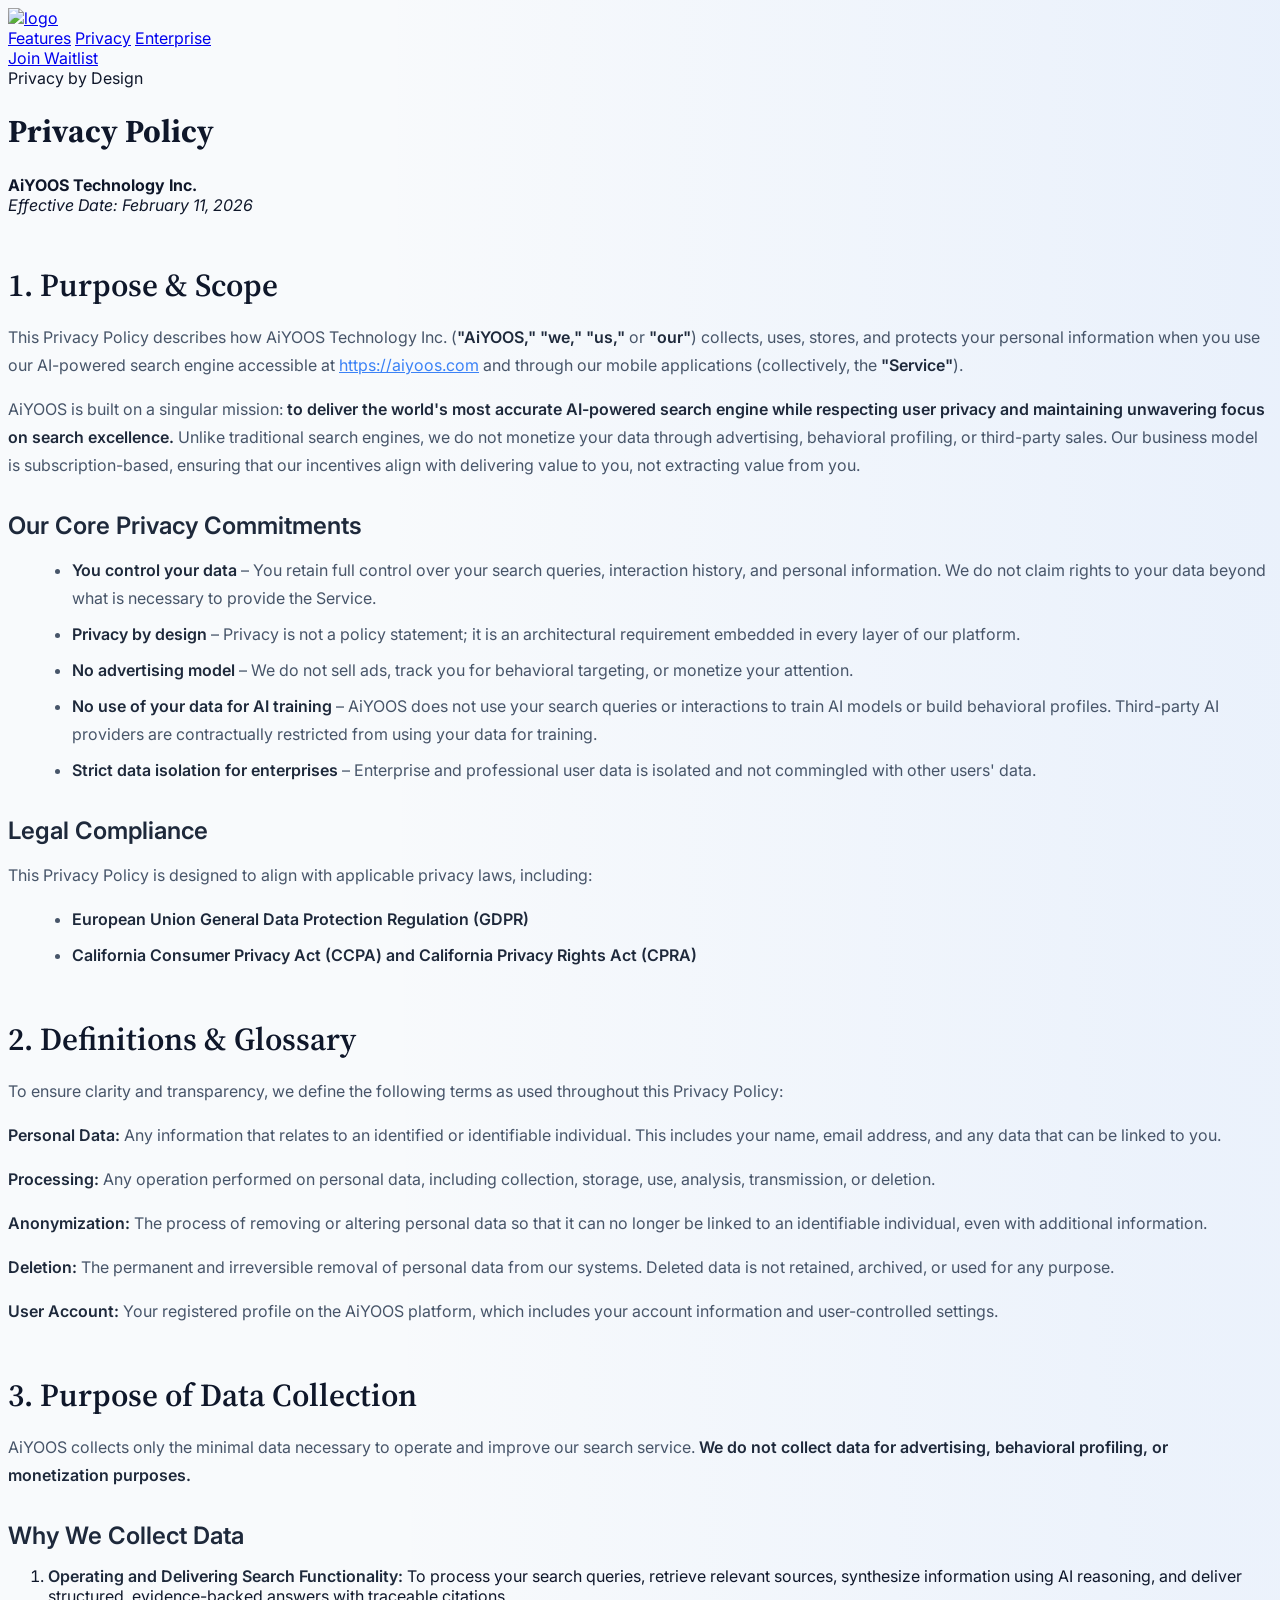
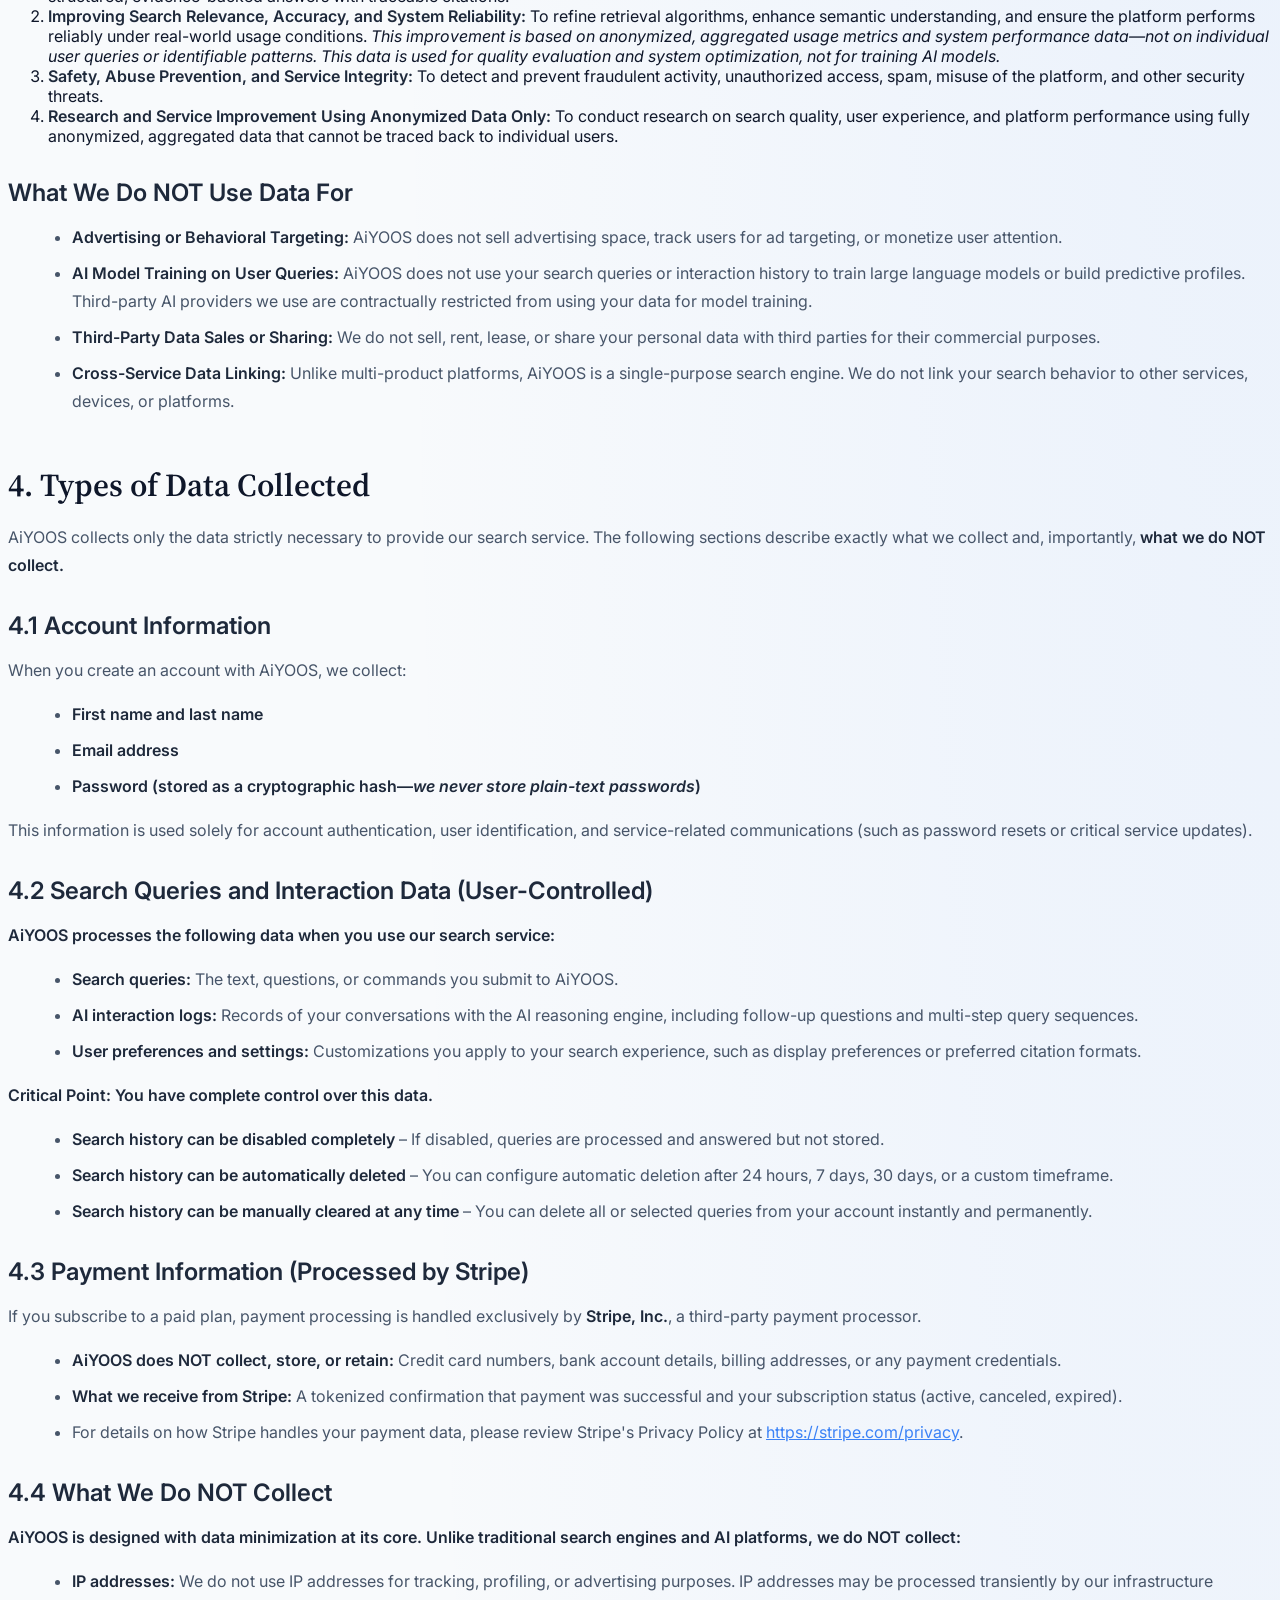
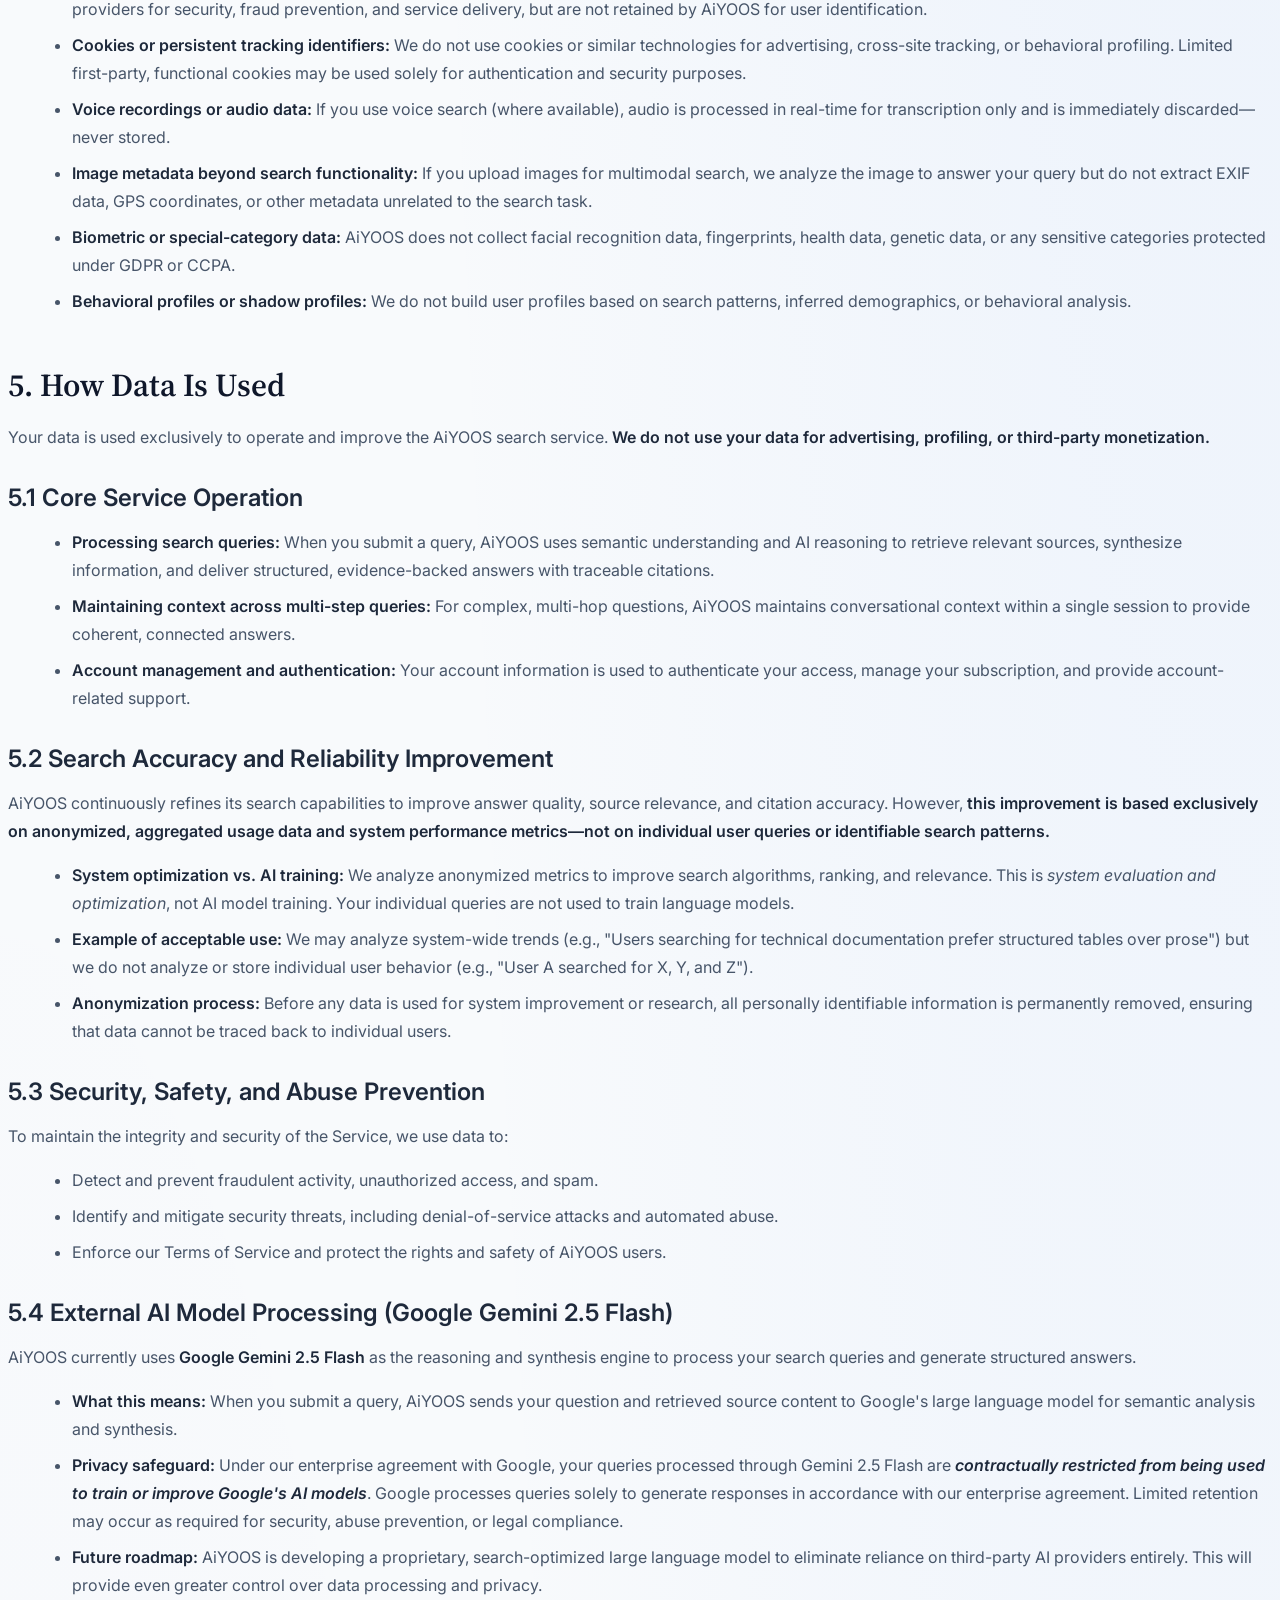
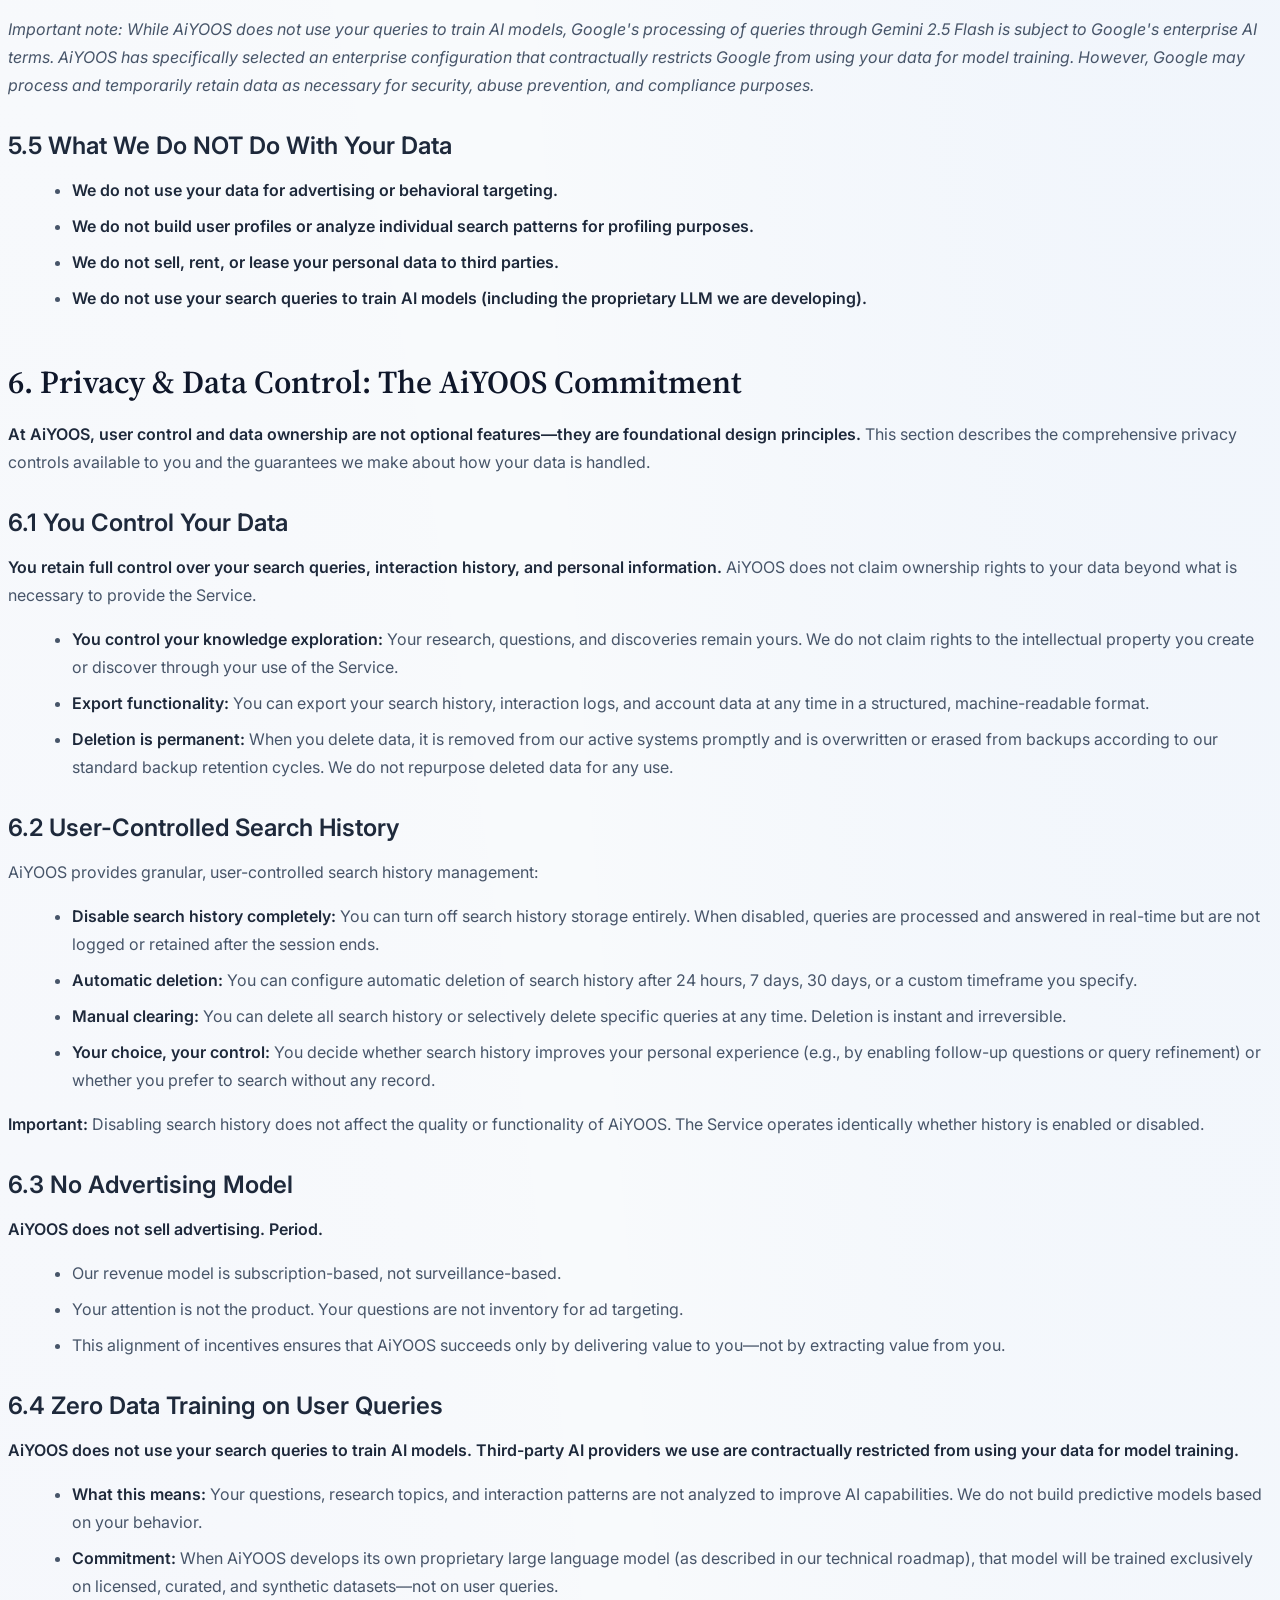
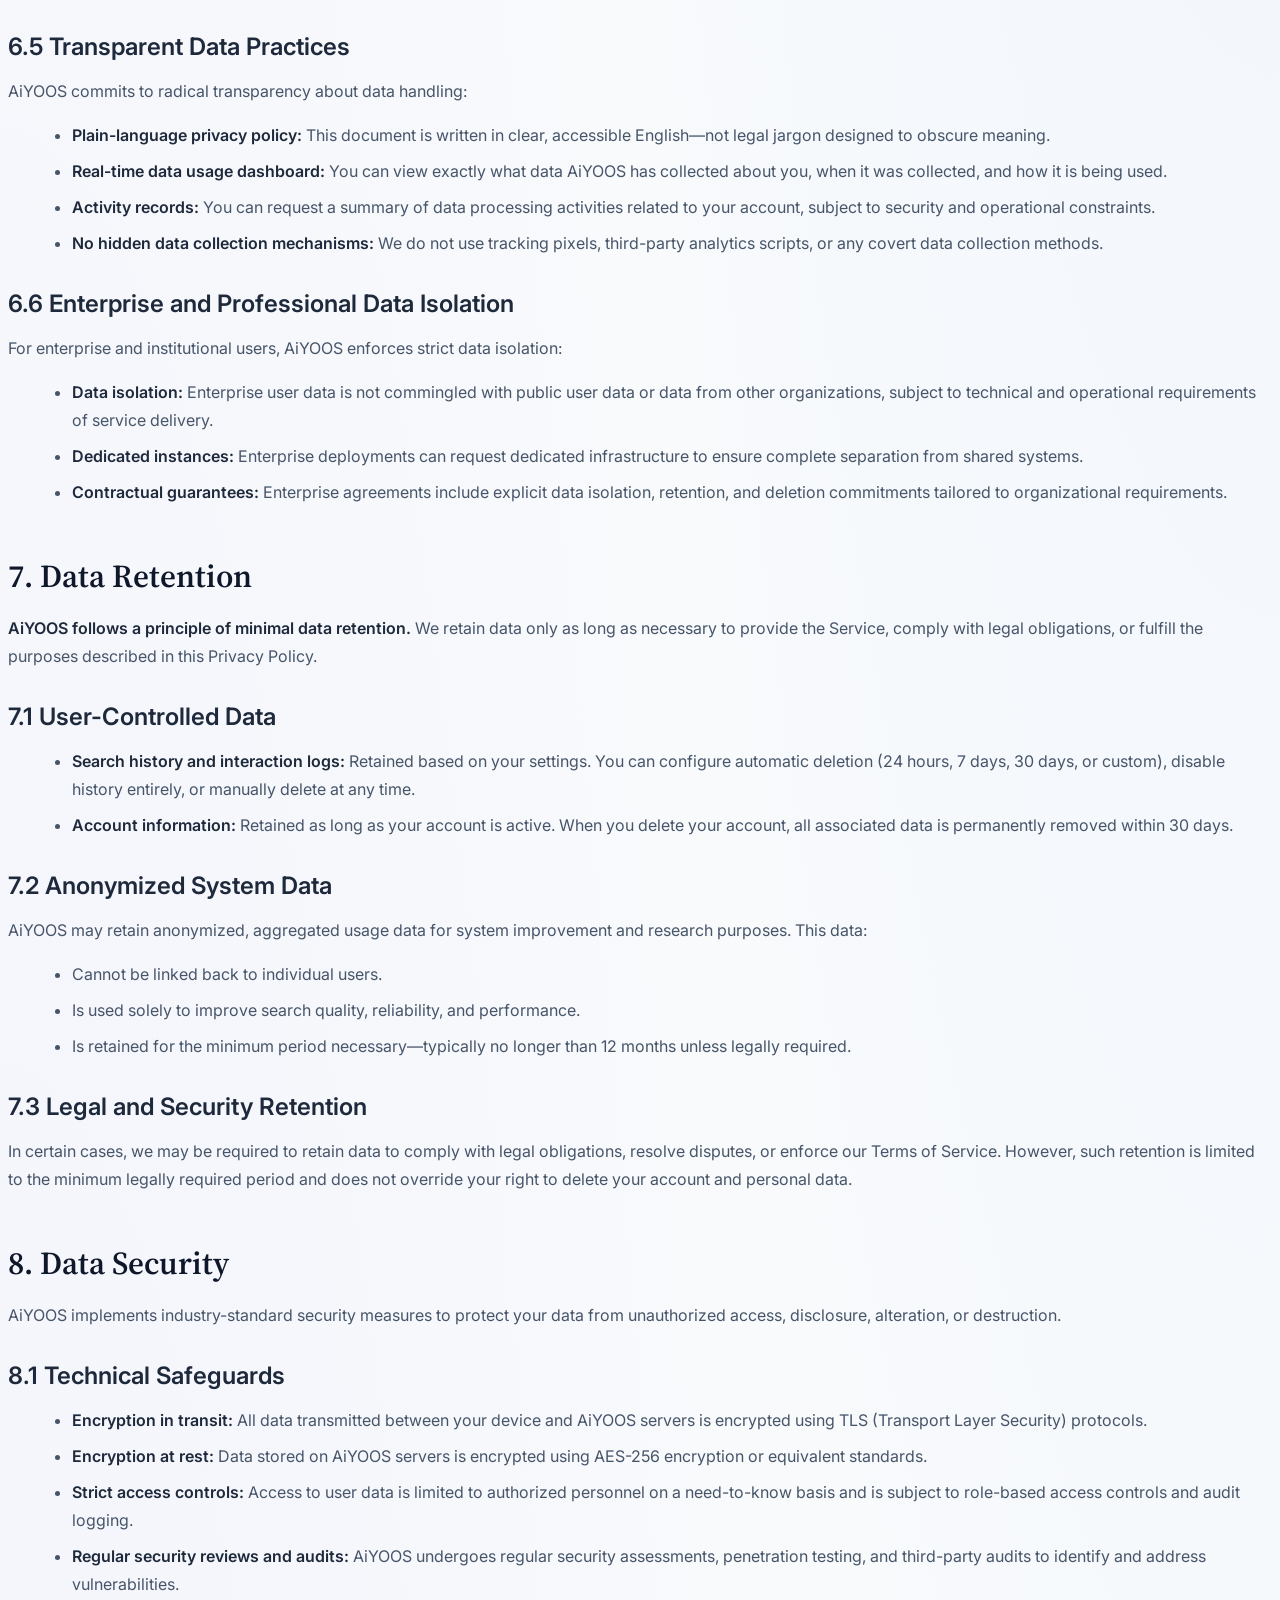
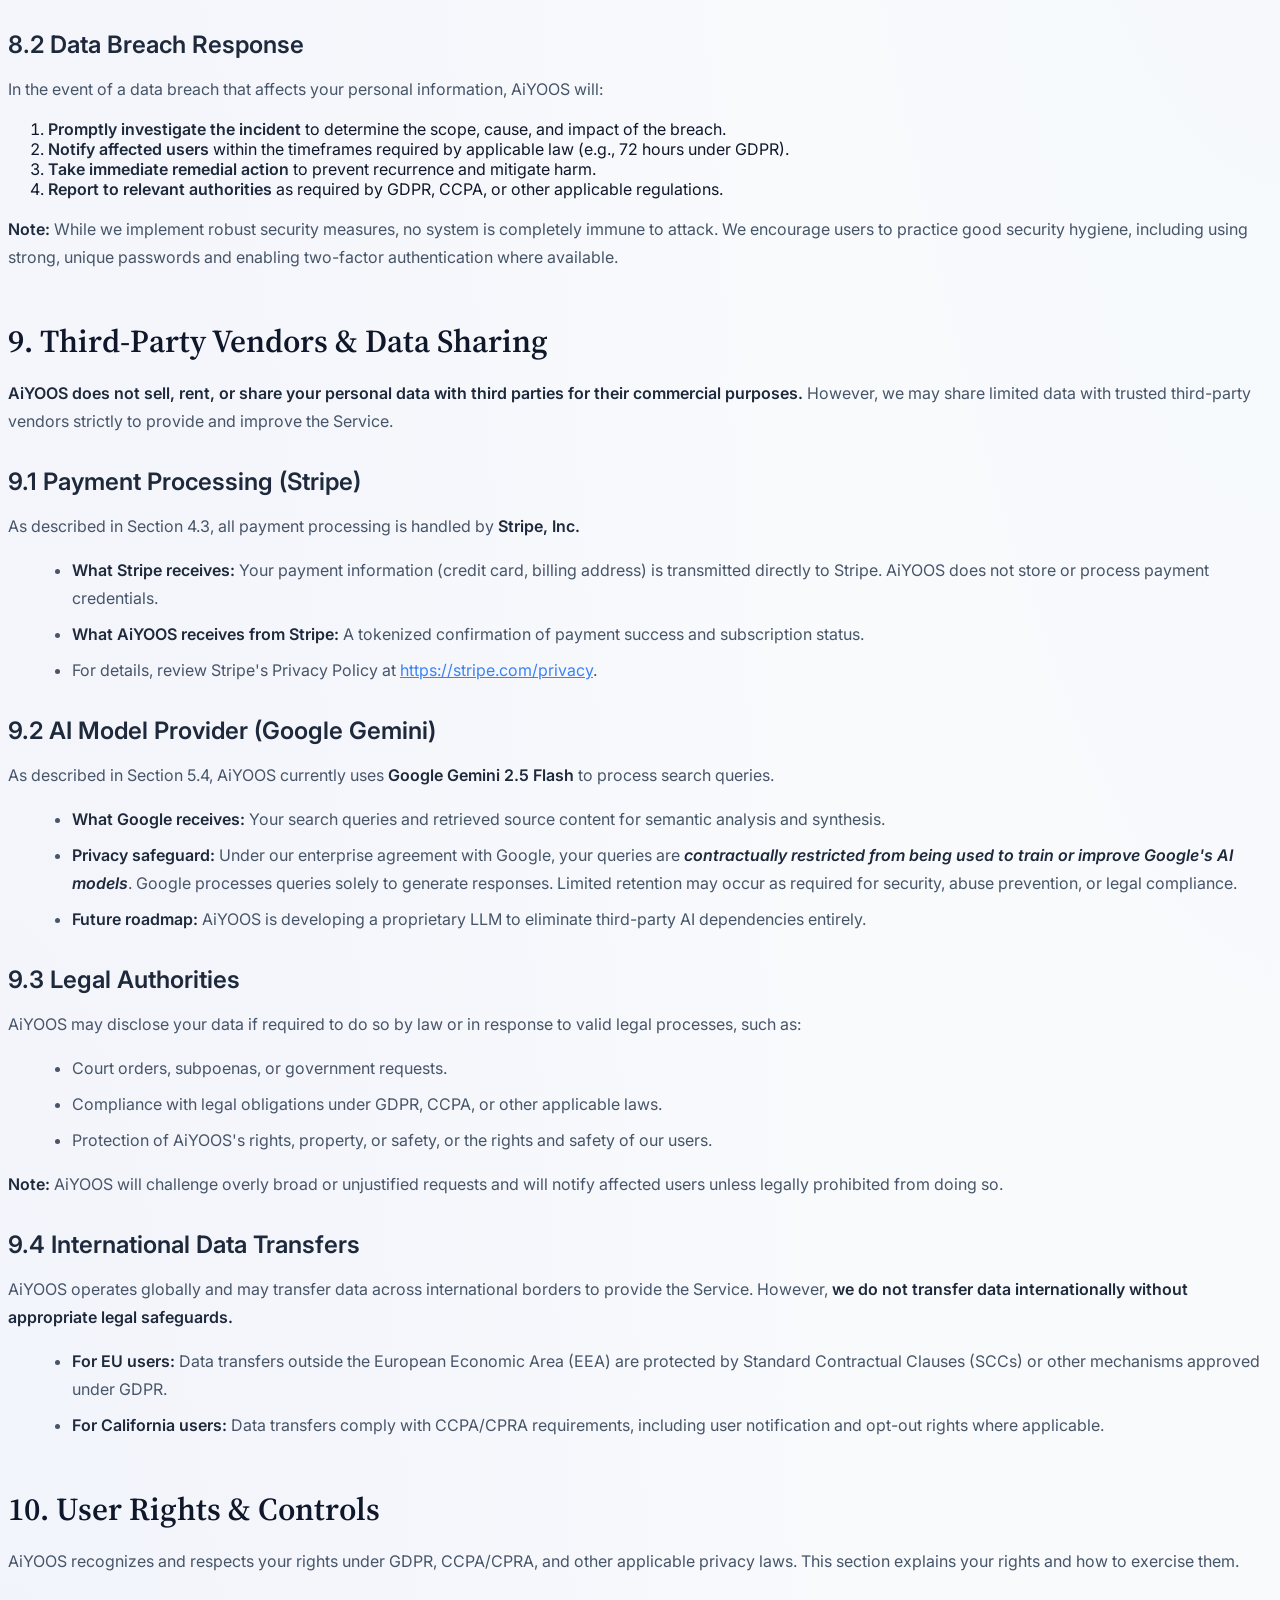
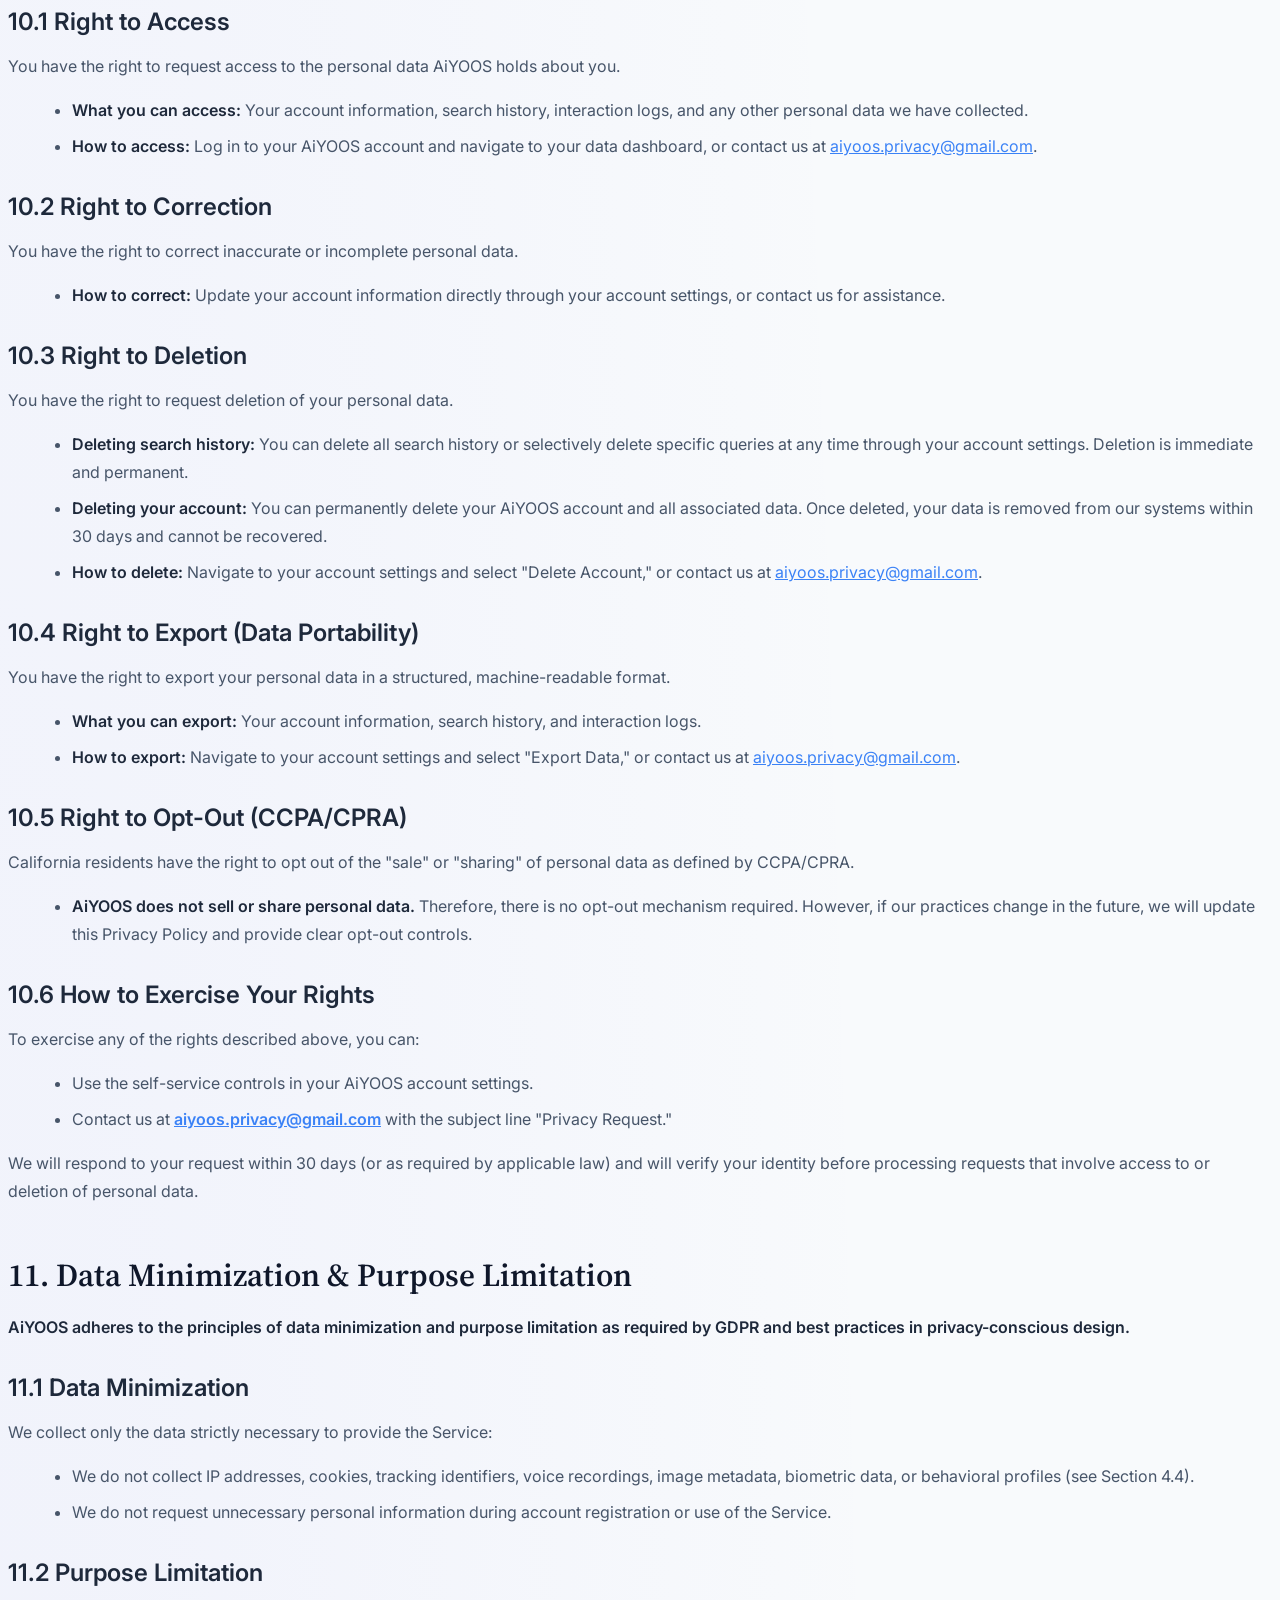
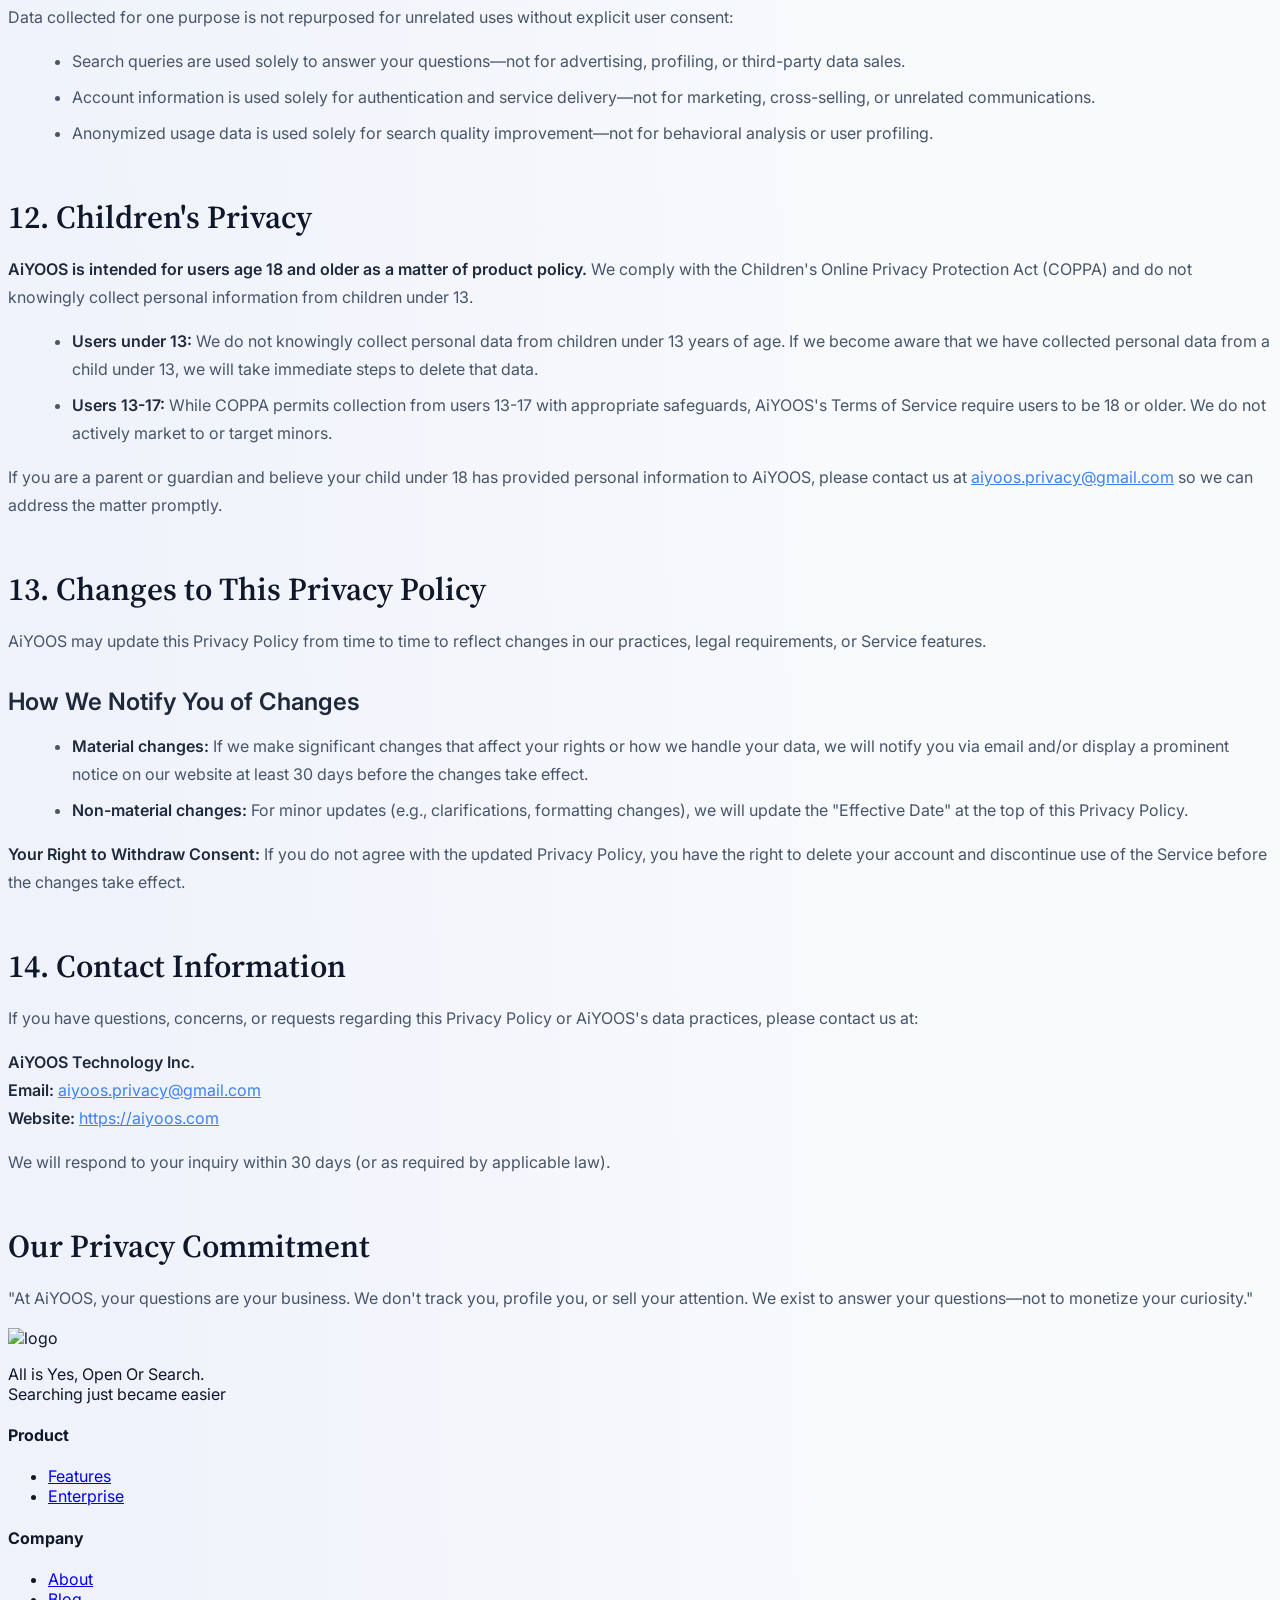
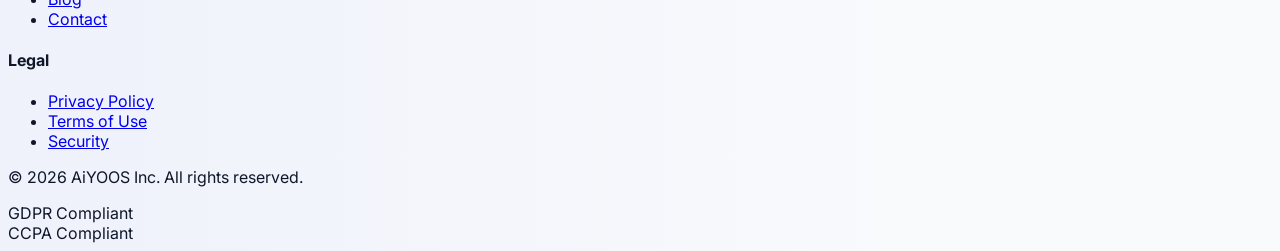
==== privacy/index.html @ 28da2761 "feat: refine footer/nav links and add security-compliance page   Details:   - Remove API, Compliance" ====
<!DOCTYPE html>
<html lang="en">
<head>
    <meta charset="UTF-8">
    <link rel="icon" type="image/png" href="../favicon.png" />
    <meta name="viewport" content="width=device-width, initial-scale=1.0">
    <title>Privacy Policy - AiYOOS</title>
    <script src="https://cdn.tailwindcss.com"></script>
    <script src="https://code.iconify.design/iconify-icon/1.0.7/iconify-icon.min.js"></script>
    <link rel="preconnect" href="https://fonts.googleapis.com">
    <link rel="preconnect" href="https://fonts.gstatic.com" crossorigin="">
    <link href="https://fonts.googleapis.com/css2?family=Inter:wght@300;400;500;600;700&family=Source+Serif+4:opsz,wght@8..60,400;8..60,500;8..60,600&display=swap" rel="stylesheet">
    <style>
        :root {
            --font-serif: 'Source Serif 4', serif;
            --font-sans: 'Inter', sans-serif;
        }
        body {
            font-family: var(--font-sans);
            background-color: #F8FAFC;
            color: #0F172A;
        }
        .font-serif-display {
            font-family: var(--font-serif);
        }
        /* Custom Scrollbar */
        .custom-scroll::-webkit-scrollbar {
            width: 4px;
        }
        .custom-scroll::-webkit-scrollbar-track {
            background: transparent;
        }
        .custom-scroll::-webkit-scrollbar-thumb {
            background: #CBD5E1;
            border-radius: 2px;
        }
        /* Custom Selection */
        ::selection {
            background: #DBEAFE;
            color: #1E3A8A;
        }
        /* Mesh background */
        .mesh-bg {
            background-image:
                radial-gradient(at 100% 0%, rgba(59, 130, 246, 0.08) 0px, transparent 50%),
                radial-gradient(at 0% 100%, rgba(99, 102, 241, 0.06) 0px, transparent 50%);
        }
        /* Privacy content styles */
        .privacy-content h2 {
            font-family: var(--font-serif);
            font-size: 2rem;
            font-weight: 600;
            margin-top: 3rem;
            margin-bottom: 1rem;
            color: #0F172A;
        }
        .privacy-content h3 {
            font-size: 1.5rem;
            font-weight: 600;
            margin-top: 2rem;
            margin-bottom: 0.75rem;
            color: #1E293B;
        }
        .privacy-content h4 {
            font-size: 1.125rem;
            font-weight: 600;
            margin-top: 1.5rem;
            margin-bottom: 0.5rem;
            color: #334155;
        }
        .privacy-content p {
            margin-bottom: 1rem;
            line-height: 1.75;
            color: #475569;
        }
        .privacy-content ul {
            margin-left: 1.5rem;
            margin-bottom: 1rem;
            list-style-type: disc;
        }
        .privacy-content ul li {
            margin-bottom: 0.5rem;
            line-height: 1.75;
            color: #475569;
        }
        .privacy-content strong {
            color: #1E293B;
            font-weight: 600;
        }
        .privacy-content a {
            color: #3B82F6;
            text-decoration: underline;
        }
        .privacy-content a:hover {
            color: #2563EB;
        }
    </style>
</head>
<body class="antialiased min-h-screen flex flex-col mesh-bg overflow-x-hidden">

    <!-- Navigation -->
    <nav class="w-full border-b border-slate-200/60 bg-white/70 backdrop-blur-md fixed top-0 z-50">
        <div class="max-w-7xl mx-auto px-6 h-16 flex items-center justify-between">
            <div class="flex items-center gap-2">
                <a href="/">
                    <img src="../logo_light.png" width="96" height="32" alt="logo" />
                </a>
            </div>

            <div class="hidden md:flex items-center gap-8 text-sm text-slate-600 font-medium">
                <a href="/#features" class="hover:text-blue-600 transition-colors">Features</a>
                <a href="/#privacy" class="hover:text-blue-600 transition-colors">Privacy</a>
                <a href="/#enterprise" class="hover:text-blue-600 transition-colors">Enterprise</a>
            </div>

            <div class="flex items-center gap-4">
                <a href="/#waitlist" class="text-sm font-medium bg-blue-600 text-white px-4 py-2 rounded-lg hover:bg-blue-700 transition-all shadow-sm">
                    Join Waitlist
                </a>
            </div>
        </div>
    </nav>

    <!-- Main Content -->
    <main class="flex-grow pt-32 pb-20 px-6">
        <div class="max-w-4xl mx-auto">
            <!-- Header -->
            <div class="text-center mb-12">
                <div class="inline-flex items-center gap-2 px-3 py-1.5 rounded-full bg-green-50 border border-green-100 text-green-700 text-xs font-medium mb-6">
                    <iconify-icon icon="solar:shield-check-bold" width="14"></iconify-icon>
                    <span>Privacy by Design</span>
                </div>
                <h1 class="font-serif-display text-5xl md:text-6xl leading-tight text-slate-900 tracking-tight mb-4">
                    Privacy Policy
                </h1>
                <p class="text-slate-600 text-lg">
                    <strong>AiYOOS Technology Inc.</strong><br>
                    <em>Effective Date: February 11, 2026</em>
                </p>
            </div>

            <!-- Privacy Policy Content -->
            <div class="bg-white rounded-2xl border border-slate-200 shadow-xl p-8 md:p-12 privacy-content">

                <h2 id="purpose">1. Purpose & Scope</h2>
                <p>This Privacy Policy describes how AiYOOS Technology Inc. (<strong>"AiYOOS," "we," "us,"</strong> or <strong>"our"</strong>) collects, uses, stores, and protects your personal information when you use our AI-powered search engine accessible at <a href="https://aiyoos.com">https://aiyoos.com</a> and through our mobile applications (collectively, the <strong>"Service"</strong>).</p>

                <p>AiYOOS is built on a singular mission: <strong>to deliver the world's most accurate AI-powered search engine while respecting user privacy and maintaining unwavering focus on search excellence.</strong> Unlike traditional search engines, we do not monetize your data through advertising, behavioral profiling, or third-party sales. Our business model is subscription-based, ensuring that our incentives align with delivering value to you, not extracting value from you.</p>

                <h3>Our Core Privacy Commitments</h3>
                <ul>
                    <li><strong>You control your data</strong> – You retain full control over your search queries, interaction history, and personal information. We do not claim rights to your data beyond what is necessary to provide the Service.</li>
                    <li><strong>Privacy by design</strong> – Privacy is not a policy statement; it is an architectural requirement embedded in every layer of our platform.</li>
                    <li><strong>No advertising model</strong> – We do not sell ads, track you for behavioral targeting, or monetize your attention.</li>
                    <li><strong>No use of your data for AI training</strong> – AiYOOS does not use your search queries or interactions to train AI models or build behavioral profiles. Third-party AI providers are contractually restricted from using your data for training.</li>
                    <li><strong>Strict data isolation for enterprises</strong> – Enterprise and professional user data is isolated and not commingled with other users' data.</li>
                </ul>

                <h3>Legal Compliance</h3>
                <p>This Privacy Policy is designed to align with applicable privacy laws, including:</p>
                <ul>
                    <li><strong>European Union General Data Protection Regulation (GDPR)</strong></li>
                    <li><strong>California Consumer Privacy Act (CCPA) and California Privacy Rights Act (CPRA)</strong></li>
                </ul>

                <h2 id="definitions">2. Definitions & Glossary</h2>
                <p>To ensure clarity and transparency, we define the following terms as used throughout this Privacy Policy:</p>

                <p><strong>Personal Data:</strong> Any information that relates to an identified or identifiable individual. This includes your name, email address, and any data that can be linked to you.</p>

                <p><strong>Processing:</strong> Any operation performed on personal data, including collection, storage, use, analysis, transmission, or deletion.</p>

                <p><strong>Anonymization:</strong> The process of removing or altering personal data so that it can no longer be linked to an identifiable individual, even with additional information.</p>

                <p><strong>Deletion:</strong> The permanent and irreversible removal of personal data from our systems. Deleted data is not retained, archived, or used for any purpose.</p>

                <p><strong>User Account:</strong> Your registered profile on the AiYOOS platform, which includes your account information and user-controlled settings.</p>

                <h2 id="purpose-collection">3. Purpose of Data Collection</h2>
                <p>AiYOOS collects only the minimal data necessary to operate and improve our search service. <strong>We do not collect data for advertising, behavioral profiling, or monetization purposes.</strong></p>

                <h3>Why We Collect Data</h3>
                <ol>
                    <li><strong>Operating and Delivering Search Functionality:</strong> To process your search queries, retrieve relevant sources, synthesize information using AI reasoning, and deliver structured, evidence-backed answers with traceable citations.</li>
                    <li><strong>Improving Search Relevance, Accuracy, and System Reliability:</strong> To refine retrieval algorithms, enhance semantic understanding, and ensure the platform performs reliably under real-world usage conditions. <em>This improvement is based on anonymized, aggregated usage metrics and system performance data—not on individual user queries or identifiable patterns. This data is used for quality evaluation and system optimization, not for training AI models.</em></li>
                    <li><strong>Safety, Abuse Prevention, and Service Integrity:</strong> To detect and prevent fraudulent activity, unauthorized access, spam, misuse of the platform, and other security threats.</li>
                    <li><strong>Research and Service Improvement Using Anonymized Data Only:</strong> To conduct research on search quality, user experience, and platform performance using fully anonymized, aggregated data that cannot be traced back to individual users.</li>
                </ol>

                <h3>What We Do NOT Use Data For</h3>
                <ul>
                    <li><strong>Advertising or Behavioral Targeting:</strong> AiYOOS does not sell advertising space, track users for ad targeting, or monetize user attention.</li>
                    <li><strong>AI Model Training on User Queries:</strong> AiYOOS does not use your search queries or interaction history to train large language models or build predictive profiles. Third-party AI providers we use are contractually restricted from using your data for model training.</li>
                    <li><strong>Third-Party Data Sales or Sharing:</strong> We do not sell, rent, lease, or share your personal data with third parties for their commercial purposes.</li>
                    <li><strong>Cross-Service Data Linking:</strong> Unlike multi-product platforms, AiYOOS is a single-purpose search engine. We do not link your search behavior to other services, devices, or platforms.</li>
                </ul>

                <h2 id="types-data">4. Types of Data Collected</h2>
                <p>AiYOOS collects only the data strictly necessary to provide our search service. The following sections describe exactly what we collect and, importantly, <strong>what we do NOT collect.</strong></p>

                <h3>4.1 Account Information</h3>
                <p>When you create an account with AiYOOS, we collect:</p>
                <ul>
                    <li><strong>First name and last name</strong></li>
                    <li><strong>Email address</strong></li>
                    <li><strong>Password (stored as a cryptographic hash—<em>we never store plain-text passwords</em>)</strong></li>
                </ul>
                <p>This information is used solely for account authentication, user identification, and service-related communications (such as password resets or critical service updates).</p>

                <h3>4.2 Search Queries and Interaction Data (User-Controlled)</h3>
                <p><strong>AiYOOS processes the following data when you use our search service:</strong></p>
                <ul>
                    <li><strong>Search queries:</strong> The text, questions, or commands you submit to AiYOOS.</li>
                    <li><strong>AI interaction logs:</strong> Records of your conversations with the AI reasoning engine, including follow-up questions and multi-step query sequences.</li>
                    <li><strong>User preferences and settings:</strong> Customizations you apply to your search experience, such as display preferences or preferred citation formats.</li>
                </ul>

                <p><strong>Critical Point: You have complete control over this data.</strong></p>
                <ul>
                    <li><strong>Search history can be disabled completely</strong> – If disabled, queries are processed and answered but not stored.</li>
                    <li><strong>Search history can be automatically deleted</strong> – You can configure automatic deletion after 24 hours, 7 days, 30 days, or a custom timeframe.</li>
                    <li><strong>Search history can be manually cleared at any time</strong> – You can delete all or selected queries from your account instantly and permanently.</li>
                </ul>

                <h3>4.3 Payment Information (Processed by Stripe)</h3>
                <p>If you subscribe to a paid plan, payment processing is handled exclusively by <strong>Stripe, Inc.</strong>, a third-party payment processor.</p>
                <ul>
                    <li><strong>AiYOOS does NOT collect, store, or retain:</strong> Credit card numbers, bank account details, billing addresses, or any payment credentials.</li>
                    <li><strong>What we receive from Stripe:</strong> A tokenized confirmation that payment was successful and your subscription status (active, canceled, expired).</li>
                    <li>For details on how Stripe handles your payment data, please review Stripe's Privacy Policy at <a href="https://stripe.com/privacy">https://stripe.com/privacy</a>.</li>
                </ul>

                <h3>4.4 What We Do NOT Collect</h3>
                <p><strong>AiYOOS is designed with data minimization at its core. Unlike traditional search engines and AI platforms, we do NOT collect:</strong></p>
                <ul>
                    <li><strong>IP addresses:</strong> We do not use IP addresses for tracking, profiling, or advertising purposes. IP addresses may be processed transiently by our infrastructure providers for security, fraud prevention, and service delivery, but are not retained by AiYOOS for user identification.</li>
                    <li><strong>Cookies or persistent tracking identifiers:</strong> We do not use cookies or similar technologies for advertising, cross-site tracking, or behavioral profiling. Limited first-party, functional cookies may be used solely for authentication and security purposes.</li>
                    <li><strong>Voice recordings or audio data:</strong> If you use voice search (where available), audio is processed in real-time for transcription only and is immediately discarded—never stored.</li>
                    <li><strong>Image metadata beyond search functionality:</strong> If you upload images for multimodal search, we analyze the image to answer your query but do not extract EXIF data, GPS coordinates, or other metadata unrelated to the search task.</li>
                    <li><strong>Biometric or special-category data:</strong> AiYOOS does not collect facial recognition data, fingerprints, health data, genetic data, or any sensitive categories protected under GDPR or CCPA.</li>
                    <li><strong>Behavioral profiles or shadow profiles:</strong> We do not build user profiles based on search patterns, inferred demographics, or behavioral analysis.</li>
                </ul>

                <h2 id="how-data-used">5. How Data Is Used</h2>
                <p>Your data is used exclusively to operate and improve the AiYOOS search service. <strong>We do not use your data for advertising, profiling, or third-party monetization.</strong></p>

                <h3>5.1 Core Service Operation</h3>
                <ul>
                    <li><strong>Processing search queries:</strong> When you submit a query, AiYOOS uses semantic understanding and AI reasoning to retrieve relevant sources, synthesize information, and deliver structured, evidence-backed answers with traceable citations.</li>
                    <li><strong>Maintaining context across multi-step queries:</strong> For complex, multi-hop questions, AiYOOS maintains conversational context within a single session to provide coherent, connected answers.</li>
                    <li><strong>Account management and authentication:</strong> Your account information is used to authenticate your access, manage your subscription, and provide account-related support.</li>
                </ul>

                <h3>5.2 Search Accuracy and Reliability Improvement</h3>
                <p>AiYOOS continuously refines its search capabilities to improve answer quality, source relevance, and citation accuracy. However, <strong>this improvement is based exclusively on anonymized, aggregated usage data and system performance metrics—not on individual user queries or identifiable search patterns.</strong></p>
                <ul>
                    <li><strong>System optimization vs. AI training:</strong> We analyze anonymized metrics to improve search algorithms, ranking, and relevance. This is <em>system evaluation and optimization</em>, not AI model training. Your individual queries are not used to train language models.</li>
                    <li><strong>Example of acceptable use:</strong> We may analyze system-wide trends (e.g., "Users searching for technical documentation prefer structured tables over prose") but we do not analyze or store individual user behavior (e.g., "User A searched for X, Y, and Z").</li>
                    <li><strong>Anonymization process:</strong> Before any data is used for system improvement or research, all personally identifiable information is permanently removed, ensuring that data cannot be traced back to individual users.</li>
                </ul>

                <h3>5.3 Security, Safety, and Abuse Prevention</h3>
                <p>To maintain the integrity and security of the Service, we use data to:</p>
                <ul>
                    <li>Detect and prevent fraudulent activity, unauthorized access, and spam.</li>
                    <li>Identify and mitigate security threats, including denial-of-service attacks and automated abuse.</li>
                    <li>Enforce our Terms of Service and protect the rights and safety of AiYOOS users.</li>
                </ul>

                <h3>5.4 External AI Model Processing (Google Gemini 2.5 Flash)</h3>
                <p>AiYOOS currently uses <strong>Google Gemini 2.5 Flash</strong> as the reasoning and synthesis engine to process your search queries and generate structured answers.</p>
                <ul>
                    <li><strong>What this means:</strong> When you submit a query, AiYOOS sends your question and retrieved source content to Google's large language model for semantic analysis and synthesis.</li>
                    <li><strong>Privacy safeguard:</strong> Under our enterprise agreement with Google, your queries processed through Gemini 2.5 Flash are <strong><em>contractually restricted from being used to train or improve Google's AI models</em></strong>. Google processes queries solely to generate responses in accordance with our enterprise agreement. Limited retention may occur as required for security, abuse prevention, or legal compliance.</li>
                    <li><strong>Future roadmap:</strong> AiYOOS is developing a proprietary, search-optimized large language model to eliminate reliance on third-party AI providers entirely. This will provide even greater control over data processing and privacy.</li>
                </ul>
                <p><em>Important note: While AiYOOS does not use your queries to train AI models, Google's processing of queries through Gemini 2.5 Flash is subject to Google's enterprise AI terms. AiYOOS has specifically selected an enterprise configuration that contractually restricts Google from using your data for model training. However, Google may process and temporarily retain data as necessary for security, abuse prevention, and compliance purposes.</em></p>

                <h3>5.5 What We Do NOT Do With Your Data</h3>
                <ul>
                    <li><strong>We do not use your data for advertising or behavioral targeting.</strong></li>
                    <li><strong>We do not build user profiles or analyze individual search patterns for profiling purposes.</strong></li>
                    <li><strong>We do not sell, rent, or lease your personal data to third parties.</strong></li>
                    <li><strong>We do not use your search queries to train AI models (including the proprietary LLM we are developing).</strong></li>
                </ul>

                <h2 id="privacy-control">6. Privacy & Data Control: The AiYOOS Commitment</h2>
                <p><strong>At AiYOOS, user control and data ownership are not optional features—they are foundational design principles.</strong> This section describes the comprehensive privacy controls available to you and the guarantees we make about how your data is handled.</p>

                <h3>6.1 You Control Your Data</h3>
                <p><strong>You retain full control over your search queries, interaction history, and personal information.</strong> AiYOOS does not claim ownership rights to your data beyond what is necessary to provide the Service.</p>
                <ul>
                    <li><strong>You control your knowledge exploration:</strong> Your research, questions, and discoveries remain yours. We do not claim rights to the intellectual property you create or discover through your use of the Service.</li>
                    <li><strong>Export functionality:</strong> You can export your search history, interaction logs, and account data at any time in a structured, machine-readable format.</li>
                    <li><strong>Deletion is permanent:</strong> When you delete data, it is removed from our active systems promptly and is overwritten or erased from backups according to our standard backup retention cycles. We do not repurpose deleted data for any use.</li>
                </ul>

                <h3>6.2 User-Controlled Search History</h3>
                <p>AiYOOS provides granular, user-controlled search history management:</p>
                <ul>
                    <li><strong>Disable search history completely:</strong> You can turn off search history storage entirely. When disabled, queries are processed and answered in real-time but are not logged or retained after the session ends.</li>
                    <li><strong>Automatic deletion:</strong> You can configure automatic deletion of search history after 24 hours, 7 days, 30 days, or a custom timeframe you specify.</li>
                    <li><strong>Manual clearing:</strong> You can delete all search history or selectively delete specific queries at any time. Deletion is instant and irreversible.</li>
                    <li><strong>Your choice, your control:</strong> You decide whether search history improves your personal experience (e.g., by enabling follow-up questions or query refinement) or whether you prefer to search without any record.</li>
                </ul>
                <p><strong>Important:</strong> Disabling search history does not affect the quality or functionality of AiYOOS. The Service operates identically whether history is enabled or disabled.</p>

                <h3>6.3 No Advertising Model</h3>
                <p><strong>AiYOOS does not sell advertising. Period.</strong></p>
                <ul>
                    <li>Our revenue model is subscription-based, not surveillance-based.</li>
                    <li>Your attention is not the product. Your questions are not inventory for ad targeting.</li>
                    <li>This alignment of incentives ensures that AiYOOS succeeds only by delivering value to you—not by extracting value from you.</li>
                </ul>

                <h3>6.4 Zero Data Training on User Queries</h3>
                <p><strong>AiYOOS does not use your search queries to train AI models. Third-party AI providers we use are contractually restricted from using your data for model training.</strong></p>
                <ul>
                    <li><strong>What this means:</strong> Your questions, research topics, and interaction patterns are not analyzed to improve AI capabilities. We do not build predictive models based on your behavior.</li>
                    <li><strong>Commitment:</strong> When AiYOOS develops its own proprietary large language model (as described in our technical roadmap), that model will be trained exclusively on licensed, curated, and synthetic datasets—not on user queries.</li>
                </ul>

                <h3>6.5 Transparent Data Practices</h3>
                <p>AiYOOS commits to radical transparency about data handling:</p>
                <ul>
                    <li><strong>Plain-language privacy policy:</strong> This document is written in clear, accessible English—not legal jargon designed to obscure meaning.</li>
                    <li><strong>Real-time data usage dashboard:</strong> You can view exactly what data AiYOOS has collected about you, when it was collected, and how it is being used.</li>
                    <li><strong>Activity records:</strong> You can request a summary of data processing activities related to your account, subject to security and operational constraints.</li>
                    <li><strong>No hidden data collection mechanisms:</strong> We do not use tracking pixels, third-party analytics scripts, or any covert data collection methods.</li>
                </ul>

                <h3>6.6 Enterprise and Professional Data Isolation</h3>
                <p>For enterprise and institutional users, AiYOOS enforces strict data isolation:</p>
                <ul>
                    <li><strong>Data isolation:</strong> Enterprise user data is not commingled with public user data or data from other organizations, subject to technical and operational requirements of service delivery.</li>
                    <li><strong>Dedicated instances:</strong> Enterprise deployments can request dedicated infrastructure to ensure complete separation from shared systems.</li>
                    <li><strong>Contractual guarantees:</strong> Enterprise agreements include explicit data isolation, retention, and deletion commitments tailored to organizational requirements.</li>
                </ul>

                <h2 id="data-retention">7. Data Retention</h2>
                <p><strong>AiYOOS follows a principle of minimal data retention.</strong> We retain data only as long as necessary to provide the Service, comply with legal obligations, or fulfill the purposes described in this Privacy Policy.</p>

                <h3>7.1 User-Controlled Data</h3>
                <ul>
                    <li><strong>Search history and interaction logs:</strong> Retained based on your settings. You can configure automatic deletion (24 hours, 7 days, 30 days, or custom), disable history entirely, or manually delete at any time.</li>
                    <li><strong>Account information:</strong> Retained as long as your account is active. When you delete your account, all associated data is permanently removed within 30 days.</li>
                </ul>

                <h3>7.2 Anonymized System Data</h3>
                <p>AiYOOS may retain anonymized, aggregated usage data for system improvement and research purposes. This data:</p>
                <ul>
                    <li>Cannot be linked back to individual users.</li>
                    <li>Is used solely to improve search quality, reliability, and performance.</li>
                    <li>Is retained for the minimum period necessary—typically no longer than 12 months unless legally required.</li>
                </ul>

                <h3>7.3 Legal and Security Retention</h3>
                <p>In certain cases, we may be required to retain data to comply with legal obligations, resolve disputes, or enforce our Terms of Service. However, such retention is limited to the minimum legally required period and does not override your right to delete your account and personal data.</p>

                <h2 id="data-security">8. Data Security</h2>
                <p>AiYOOS implements industry-standard security measures to protect your data from unauthorized access, disclosure, alteration, or destruction.</p>

                <h3>8.1 Technical Safeguards</h3>
                <ul>
                    <li><strong>Encryption in transit:</strong> All data transmitted between your device and AiYOOS servers is encrypted using TLS (Transport Layer Security) protocols.</li>
                    <li><strong>Encryption at rest:</strong> Data stored on AiYOOS servers is encrypted using AES-256 encryption or equivalent standards.</li>
                    <li><strong>Strict access controls:</strong> Access to user data is limited to authorized personnel on a need-to-know basis and is subject to role-based access controls and audit logging.</li>
                    <li><strong>Regular security reviews and audits:</strong> AiYOOS undergoes regular security assessments, penetration testing, and third-party audits to identify and address vulnerabilities.</li>
                </ul>

                <h3>8.2 Data Breach Response</h3>
                <p>In the event of a data breach that affects your personal information, AiYOOS will:</p>
                <ol>
                    <li><strong>Promptly investigate the incident</strong> to determine the scope, cause, and impact of the breach.</li>
                    <li><strong>Notify affected users</strong> within the timeframes required by applicable law (e.g., 72 hours under GDPR).</li>
                    <li><strong>Take immediate remedial action</strong> to prevent recurrence and mitigate harm.</li>
                    <li><strong>Report to relevant authorities</strong> as required by GDPR, CCPA, or other applicable regulations.</li>
                </ol>
                <p><strong>Note:</strong> While we implement robust security measures, no system is completely immune to attack. We encourage users to practice good security hygiene, including using strong, unique passwords and enabling two-factor authentication where available.</p>

                <h2 id="third-party">9. Third-Party Vendors & Data Sharing</h2>
                <p><strong>AiYOOS does not sell, rent, or share your personal data with third parties for their commercial purposes.</strong> However, we may share limited data with trusted third-party vendors strictly to provide and improve the Service.</p>

                <h3>9.1 Payment Processing (Stripe)</h3>
                <p>As described in Section 4.3, all payment processing is handled by <strong>Stripe, Inc.</strong></p>
                <ul>
                    <li><strong>What Stripe receives:</strong> Your payment information (credit card, billing address) is transmitted directly to Stripe. AiYOOS does not store or process payment credentials.</li>
                    <li><strong>What AiYOOS receives from Stripe:</strong> A tokenized confirmation of payment success and subscription status.</li>
                    <li>For details, review Stripe's Privacy Policy at <a href="https://stripe.com/privacy">https://stripe.com/privacy</a>.</li>
                </ul>

                <h3>9.2 AI Model Provider (Google Gemini)</h3>
                <p>As described in Section 5.4, AiYOOS currently uses <strong>Google Gemini 2.5 Flash</strong> to process search queries.</p>
                <ul>
                    <li><strong>What Google receives:</strong> Your search queries and retrieved source content for semantic analysis and synthesis.</li>
                    <li><strong>Privacy safeguard:</strong> Under our enterprise agreement with Google, your queries are <strong><em>contractually restricted from being used to train or improve Google's AI models</em></strong>. Google processes queries solely to generate responses. Limited retention may occur as required for security, abuse prevention, or legal compliance.</li>
                    <li><strong>Future roadmap:</strong> AiYOOS is developing a proprietary LLM to eliminate third-party AI dependencies entirely.</li>
                </ul>

                <h3>9.3 Legal Authorities</h3>
                <p>AiYOOS may disclose your data if required to do so by law or in response to valid legal processes, such as:</p>
                <ul>
                    <li>Court orders, subpoenas, or government requests.</li>
                    <li>Compliance with legal obligations under GDPR, CCPA, or other applicable laws.</li>
                    <li>Protection of AiYOOS's rights, property, or safety, or the rights and safety of our users.</li>
                </ul>
                <p><strong>Note:</strong> AiYOOS will challenge overly broad or unjustified requests and will notify affected users unless legally prohibited from doing so.</p>

                <h3>9.4 International Data Transfers</h3>
                <p>AiYOOS operates globally and may transfer data across international borders to provide the Service. However, <strong>we do not transfer data internationally without appropriate legal safeguards.</strong></p>
                <ul>
                    <li><strong>For EU users:</strong> Data transfers outside the European Economic Area (EEA) are protected by Standard Contractual Clauses (SCCs) or other mechanisms approved under GDPR.</li>
                    <li><strong>For California users:</strong> Data transfers comply with CCPA/CPRA requirements, including user notification and opt-out rights where applicable.</li>
                </ul>

                <h2 id="user-rights">10. User Rights & Controls</h2>
                <p>AiYOOS recognizes and respects your rights under GDPR, CCPA/CPRA, and other applicable privacy laws. This section explains your rights and how to exercise them.</p>

                <h3>10.1 Right to Access</h3>
                <p>You have the right to request access to the personal data AiYOOS holds about you.</p>
                <ul>
                    <li><strong>What you can access:</strong> Your account information, search history, interaction logs, and any other personal data we have collected.</li>
                    <li><strong>How to access:</strong> Log in to your AiYOOS account and navigate to your data dashboard, or contact us at <a href="mailto:aiyoos.privacy@gmail.com">aiyoos.privacy@gmail.com</a>.</li>
                </ul>

                <h3>10.2 Right to Correction</h3>
                <p>You have the right to correct inaccurate or incomplete personal data.</p>
                <ul>
                    <li><strong>How to correct:</strong> Update your account information directly through your account settings, or contact us for assistance.</li>
                </ul>

                <h3>10.3 Right to Deletion</h3>
                <p>You have the right to request deletion of your personal data.</p>
                <ul>
                    <li><strong>Deleting search history:</strong> You can delete all search history or selectively delete specific queries at any time through your account settings. Deletion is immediate and permanent.</li>
                    <li><strong>Deleting your account:</strong> You can permanently delete your AiYOOS account and all associated data. Once deleted, your data is removed from our systems within 30 days and cannot be recovered.</li>
                    <li><strong>How to delete:</strong> Navigate to your account settings and select "Delete Account," or contact us at <a href="mailto:aiyoos.privacy@gmail.com">aiyoos.privacy@gmail.com</a>.</li>
                </ul>

                <h3>10.4 Right to Export (Data Portability)</h3>
                <p>You have the right to export your personal data in a structured, machine-readable format.</p>
                <ul>
                    <li><strong>What you can export:</strong> Your account information, search history, and interaction logs.</li>
                    <li><strong>How to export:</strong> Navigate to your account settings and select "Export Data," or contact us at <a href="mailto:aiyoos.privacy@gmail.com">aiyoos.privacy@gmail.com</a>.</li>
                </ul>

                <h3>10.5 Right to Opt-Out (CCPA/CPRA)</h3>
                <p>California residents have the right to opt out of the "sale" or "sharing" of personal data as defined by CCPA/CPRA.</p>
                <ul>
                    <li><strong>AiYOOS does not sell or share personal data.</strong> Therefore, there is no opt-out mechanism required. However, if our practices change in the future, we will update this Privacy Policy and provide clear opt-out controls.</li>
                </ul>

                <h3>10.6 How to Exercise Your Rights</h3>
                <p>To exercise any of the rights described above, you can:</p>
                <ul>
                    <li>Use the self-service controls in your AiYOOS account settings.</li>
                    <li>Contact us at <strong><a href="mailto:aiyoos.privacy@gmail.com">aiyoos.privacy@gmail.com</a></strong> with the subject line "Privacy Request."</li>
                </ul>
                <p>We will respond to your request within 30 days (or as required by applicable law) and will verify your identity before processing requests that involve access to or deletion of personal data.</p>

                <h2 id="data-minimization">11. Data Minimization & Purpose Limitation</h2>
                <p><strong>AiYOOS adheres to the principles of data minimization and purpose limitation as required by GDPR and best practices in privacy-conscious design.</strong></p>

                <h3>11.1 Data Minimization</h3>
                <p>We collect only the data strictly necessary to provide the Service:</p>
                <ul>
                    <li>We do not collect IP addresses, cookies, tracking identifiers, voice recordings, image metadata, biometric data, or behavioral profiles (see Section 4.4).</li>
                    <li>We do not request unnecessary personal information during account registration or use of the Service.</li>
                </ul>

                <h3>11.2 Purpose Limitation</h3>
                <p>Data collected for one purpose is not repurposed for unrelated uses without explicit user consent:</p>
                <ul>
                    <li>Search queries are used solely to answer your questions—not for advertising, profiling, or third-party data sales.</li>
                    <li>Account information is used solely for authentication and service delivery—not for marketing, cross-selling, or unrelated communications.</li>
                    <li>Anonymized usage data is used solely for search quality improvement—not for behavioral analysis or user profiling.</li>
                </ul>

                <h2 id="childrens-privacy">12. Children's Privacy</h2>
                <p><strong>AiYOOS is intended for users age 18 and older as a matter of product policy.</strong> We comply with the Children's Online Privacy Protection Act (COPPA) and do not knowingly collect personal information from children under 13.</p>
                <ul>
                    <li><strong>Users under 13:</strong> We do not knowingly collect personal data from children under 13 years of age. If we become aware that we have collected personal data from a child under 13, we will take immediate steps to delete that data.</li>
                    <li><strong>Users 13-17:</strong> While COPPA permits collection from users 13-17 with appropriate safeguards, AiYOOS's Terms of Service require users to be 18 or older. We do not actively market to or target minors.</li>
                </ul>
                <p>If you are a parent or guardian and believe your child under 18 has provided personal information to AiYOOS, please contact us at <a href="mailto:aiyoos.privacy@gmail.com">aiyoos.privacy@gmail.com</a> so we can address the matter promptly.</p>

                <h2 id="changes">13. Changes to This Privacy Policy</h2>
                <p>AiYOOS may update this Privacy Policy from time to time to reflect changes in our practices, legal requirements, or Service features.</p>

                <h3>How We Notify You of Changes</h3>
                <ul>
                    <li><strong>Material changes:</strong> If we make significant changes that affect your rights or how we handle your data, we will notify you via email and/or display a prominent notice on our website at least 30 days before the changes take effect.</li>
                    <li><strong>Non-material changes:</strong> For minor updates (e.g., clarifications, formatting changes), we will update the "Effective Date" at the top of this Privacy Policy.</li>
                </ul>
                <p><strong>Your Right to Withdraw Consent:</strong> If you do not agree with the updated Privacy Policy, you have the right to delete your account and discontinue use of the Service before the changes take effect.</p>

                <h2 id="contact">14. Contact Information</h2>
                <p>If you have questions, concerns, or requests regarding this Privacy Policy or AiYOOS's data practices, please contact us at:</p>
                <p>
                    <strong>AiYOOS Technology Inc.</strong><br>
                    <strong>Email:</strong> <a href="mailto:aiyoos.privacy@gmail.com">aiyoos.privacy@gmail.com</a><br>
                    <strong>Website:</strong> <a href="https://aiyoos.com">https://aiyoos.com</a>
                </p>
                <p>We will respond to your inquiry within 30 days (or as required by applicable law).</p>

                <h2>Our Privacy Commitment</h2>
                <p class="text-lg italic text-slate-700">
                    "At AiYOOS, your questions are your business. We don't track you, profile you, or sell your attention. We exist to answer your questions—not to monetize your curiosity."
                </p>
            </div>
        </div>
    </main>

    <!-- Footer -->
    <footer class="bg-slate-900 text-white py-16">
        <div class="max-w-7xl mx-auto px-6">
            <div class="grid grid-cols-1 md:grid-cols-4 gap-12 mb-12">
                <div class="md:col-span-1">
                    <div class="flex items-center gap-2 mb-4">
                        <img src="../logo_dark.png" width="96" height="32" alt="logo" />
                    </div>
                    <p class="text-slate-400 text-sm leading-relaxed mb-4">
                        All is Yes, Open Or Search.<br/>
                        Searching just became easier
                    </p>
                    <div class="flex gap-3">
                        <a href="https://x.com/AiYOOSSearch" target="_blank" rel="noopener noreferrer" class="w-8 h-8 rounded-lg bg-white/5 flex items-center justify-center hover:bg-white/10 transition-colors">
                            <iconify-icon icon="prime:twitter" width="16" class="text-slate-400"></iconify-icon>
                        </a>
                        <a href="https://www.linkedin.com/company/aiyoos" target="_blank" rel="noopener noreferrer" class="w-8 h-8 rounded-lg bg-white/5 flex items-center justify-center hover:bg-white/10 transition-colors">
                            <iconify-icon icon="mdi:linkedin" width="16" class="text-slate-400"></iconify-icon>
                        </a>
                        <a href="https://discord.gg/EHbt3EFw" target="_blank" rel="noopener noreferrer" class="w-8 h-8 rounded-lg bg-white/5 flex items-center justify-center hover:bg-white/10 transition-colors">
                            <iconify-icon icon="prime:discord" width="16" class="text-slate-400"></iconify-icon>
                        </a>
                    </div>
                </div>

                <div>
                    <h4 class="font-semibold text-xs uppercase tracking-wider mb-4 text-slate-300">Product</h4>
                    <ul class="space-y-3 text-sm text-slate-400">
                        <li><a href="/#features" class="hover:text-white transition-colors">Features</a></li>
                        <li><a href="/#enterprise" class="hover:text-white transition-colors">Enterprise</a></li>
                        <!-- <li><a href="/#" class="hover:text-white transition-colors">Pricing</a></li> -->
                    </ul>
                </div>

                <div>
                    <h4 class="font-semibold text-xs uppercase tracking-wider mb-4 text-slate-300">Company</h4>
                    <ul class="space-y-3 text-sm text-slate-400">
                        <li><a href="/about" class="hover:text-white transition-colors">About</a></li>
                        <!-- <li><a href="/#" class="hover:text-white transition-colors">Careers</a></li> -->
                        <li><a href="/#" class="hover:text-white transition-colors">Blog</a></li>
                        <li><a href="/#" class="hover:text-white transition-colors">Contact</a></li>
                    </ul>
                </div>

                <div>
                    <h4 class="font-semibold text-xs uppercase tracking-wider mb-4 text-slate-300">Legal</h4>
                    <ul class="space-y-3 text-sm text-slate-400">
                        <li><a href="/privacy" class="hover:text-white transition-colors">Privacy Policy</a></li>
                        <li><a href="/terms-of-use" class="hover:text-white transition-colors">Terms of Use</a></li>
                        <li><a href="/security-compliance" class="hover:text-white transition-colors">Security</a></li>
                    </ul>
                </div>
            </div>

            <div class="pt-8 border-t border-slate-800 flex flex-col md:flex-row justify-between items-center gap-4">
                <p class="text-slate-500 text-sm">
                    © 2026 AiYOOS Inc. All rights reserved.
                </p>
                <div class="flex items-center gap-6">
                    <div class="flex items-center gap-2 text-xs text-slate-500">
                        <iconify-icon icon="solar:shield-check-bold" width="14" class="text-green-500"></iconify-icon>
                        GDPR Compliant
                    </div>
                    <div class="flex items-center gap-2 text-xs text-slate-500">
                        <iconify-icon icon="solar:shield-check-bold" width="14" class="text-green-500"></iconify-icon>
                        CCPA Compliant
                    </div>
                </div>
            </div>
        </div>
    </footer>

</body>
</html>
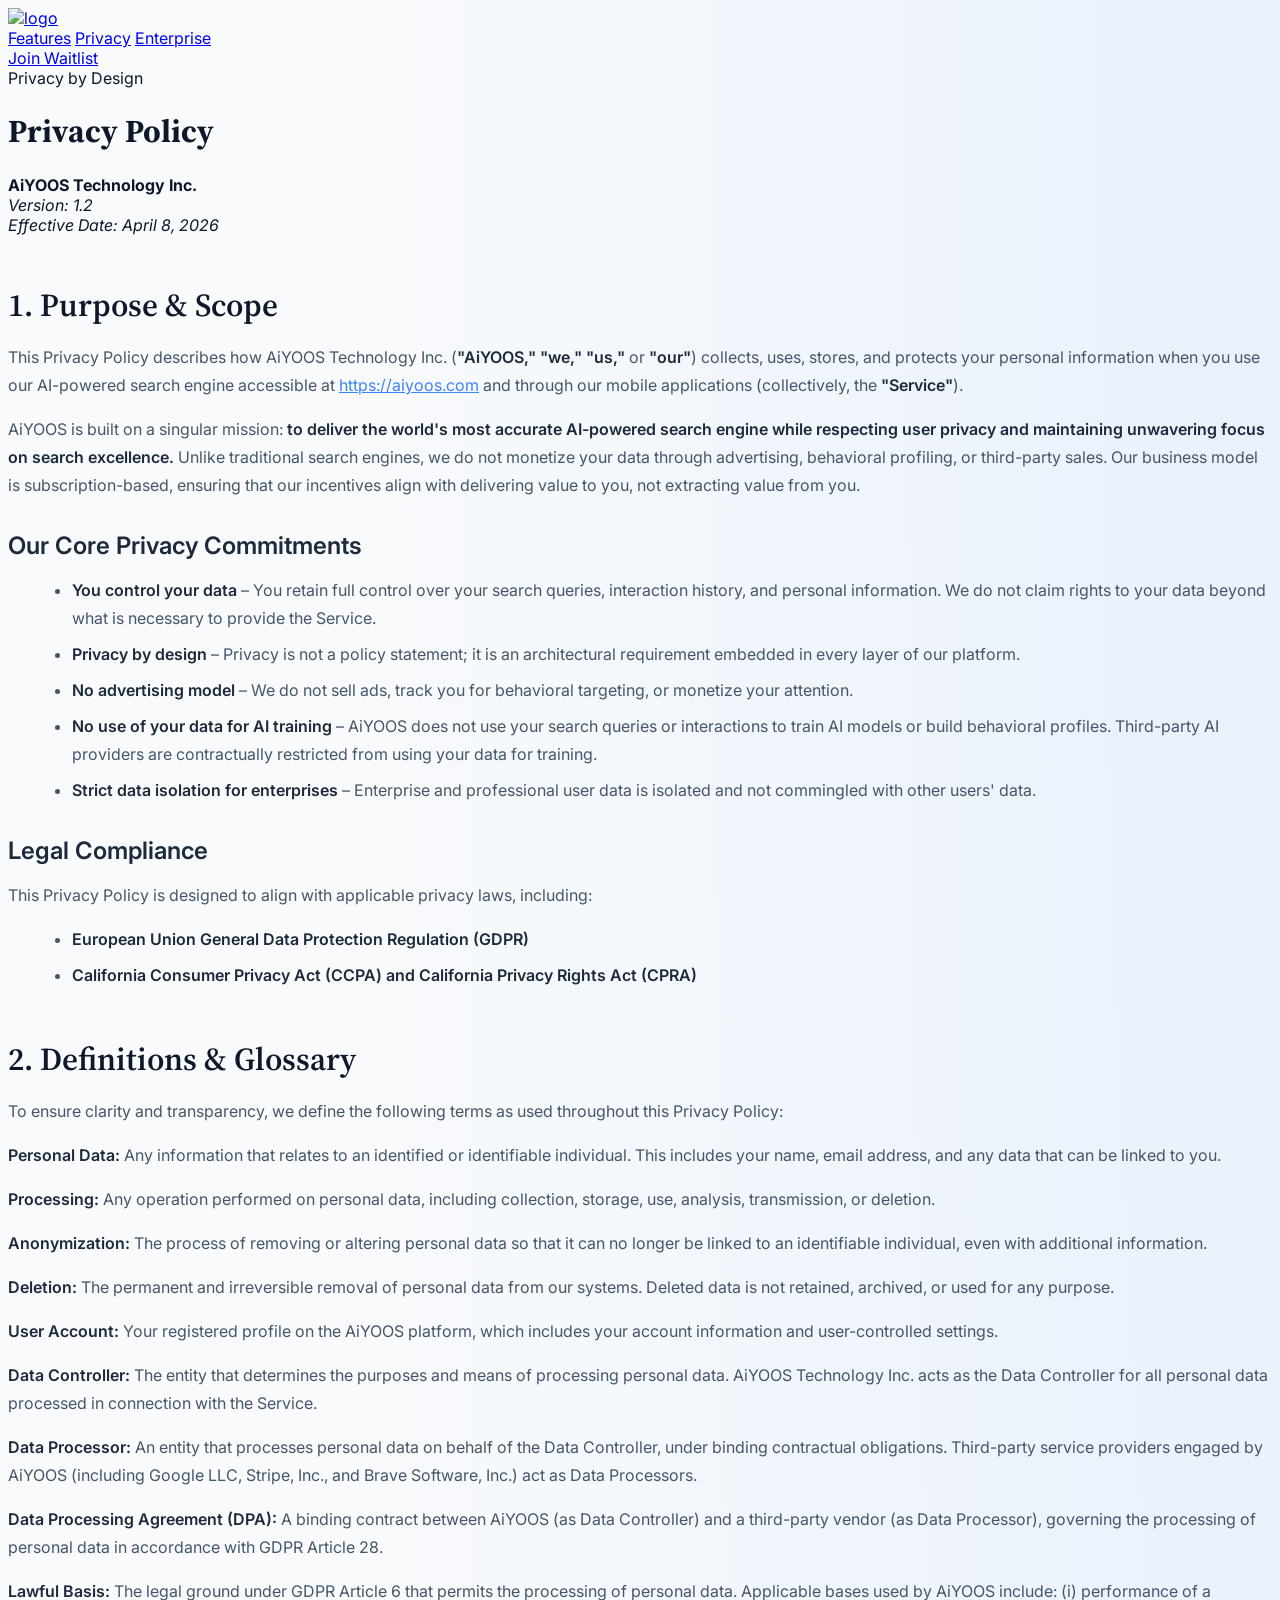
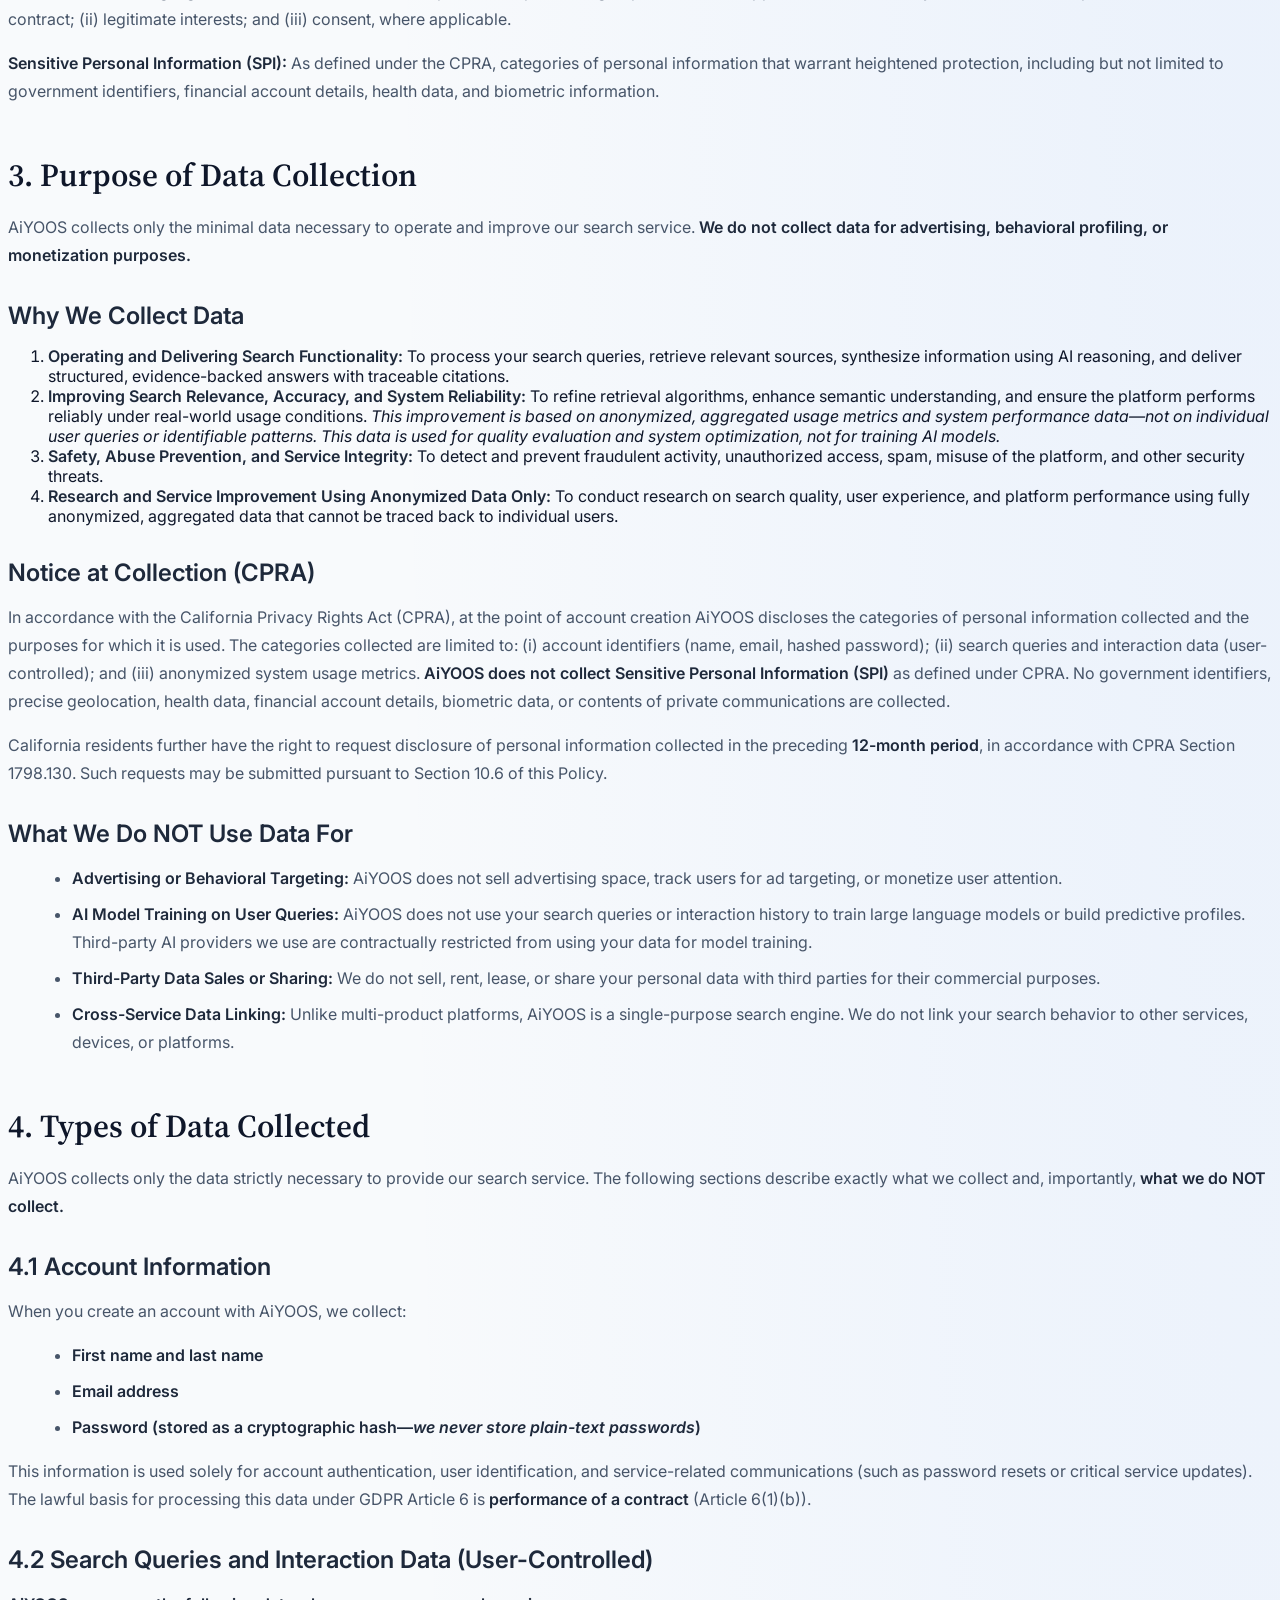
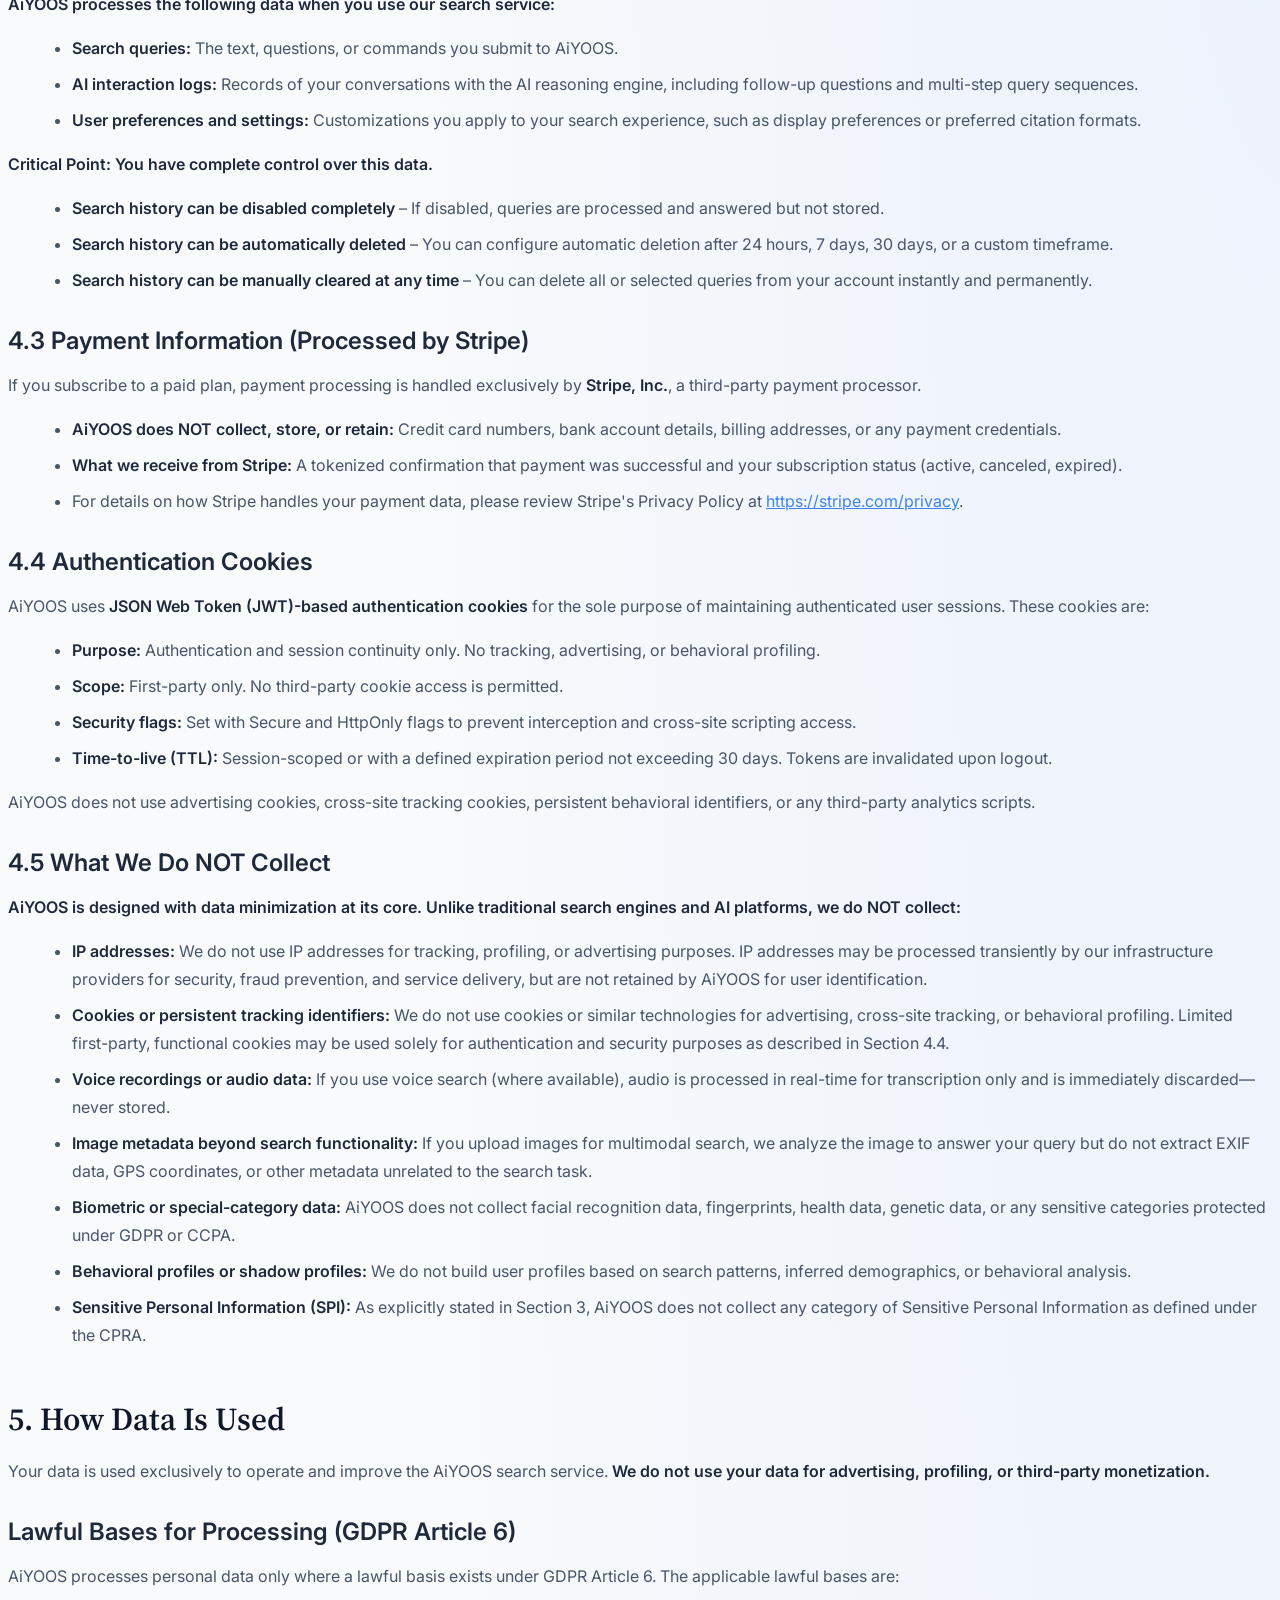
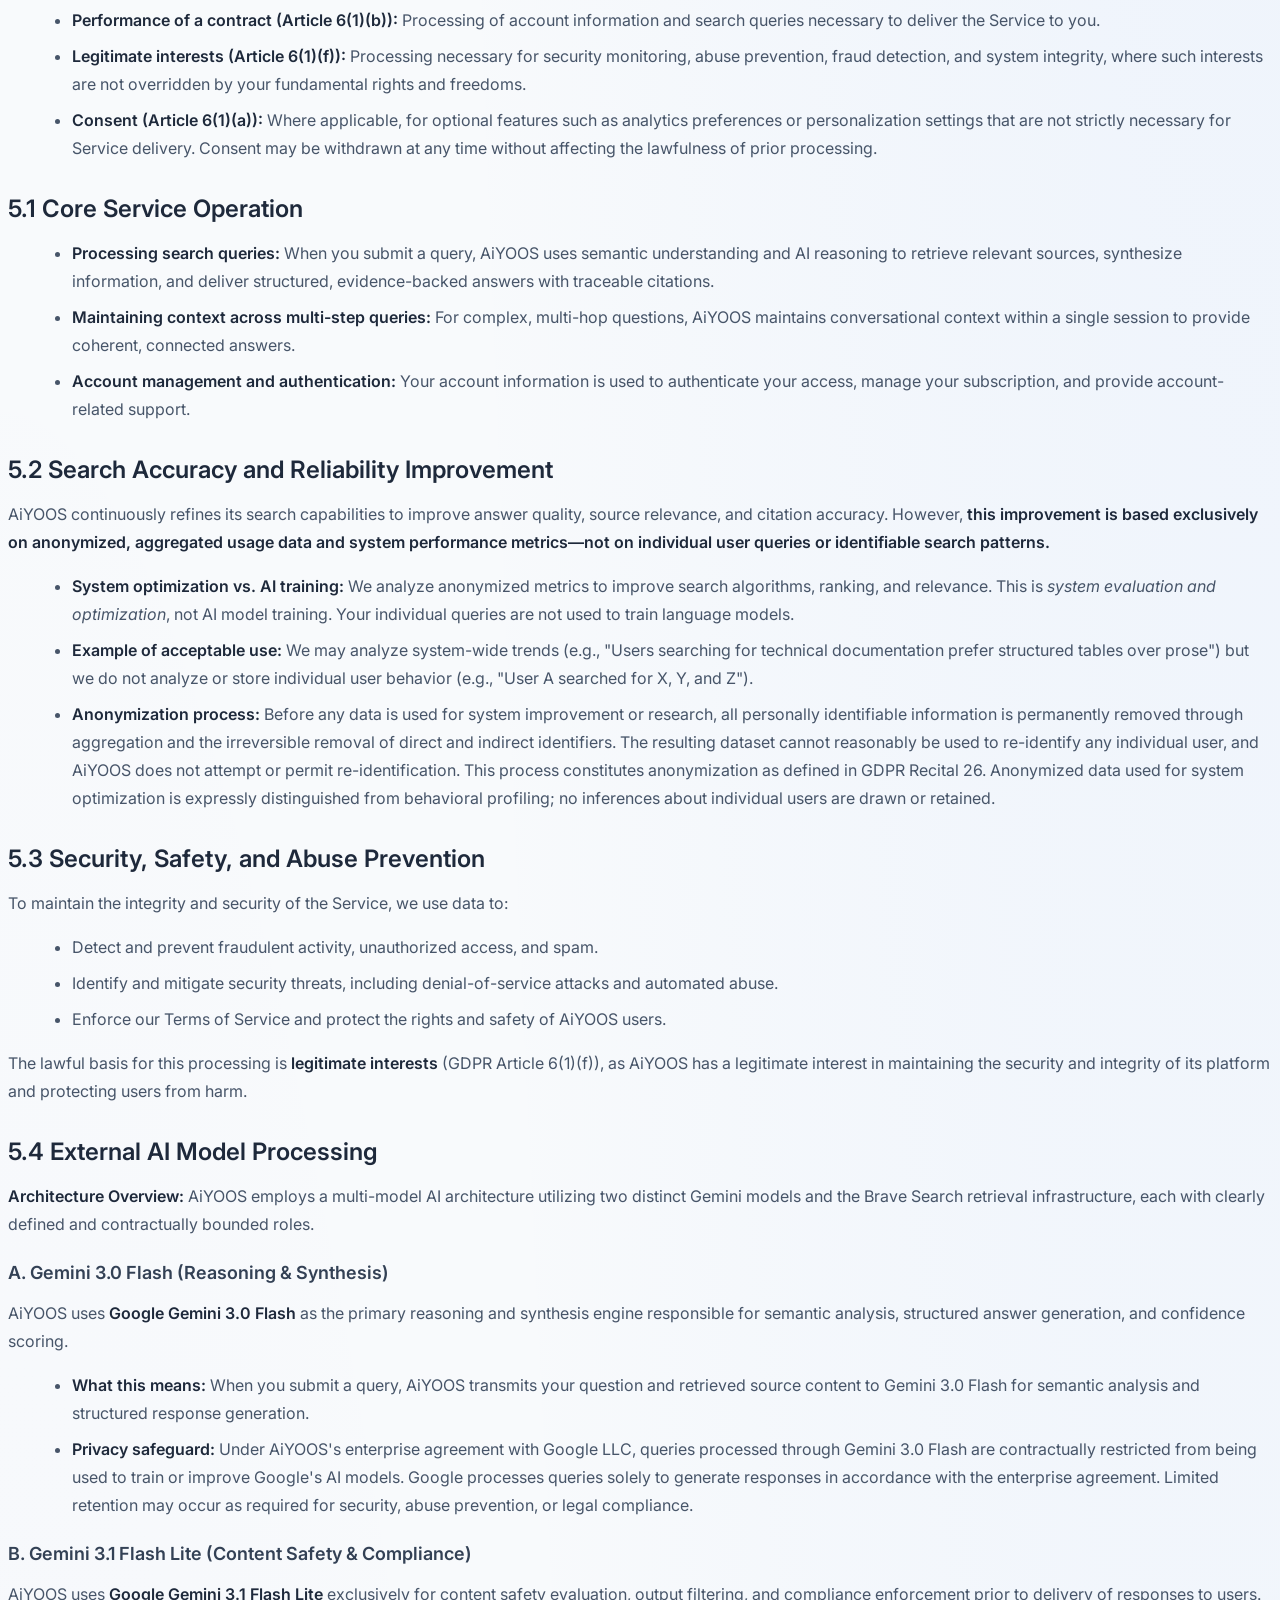
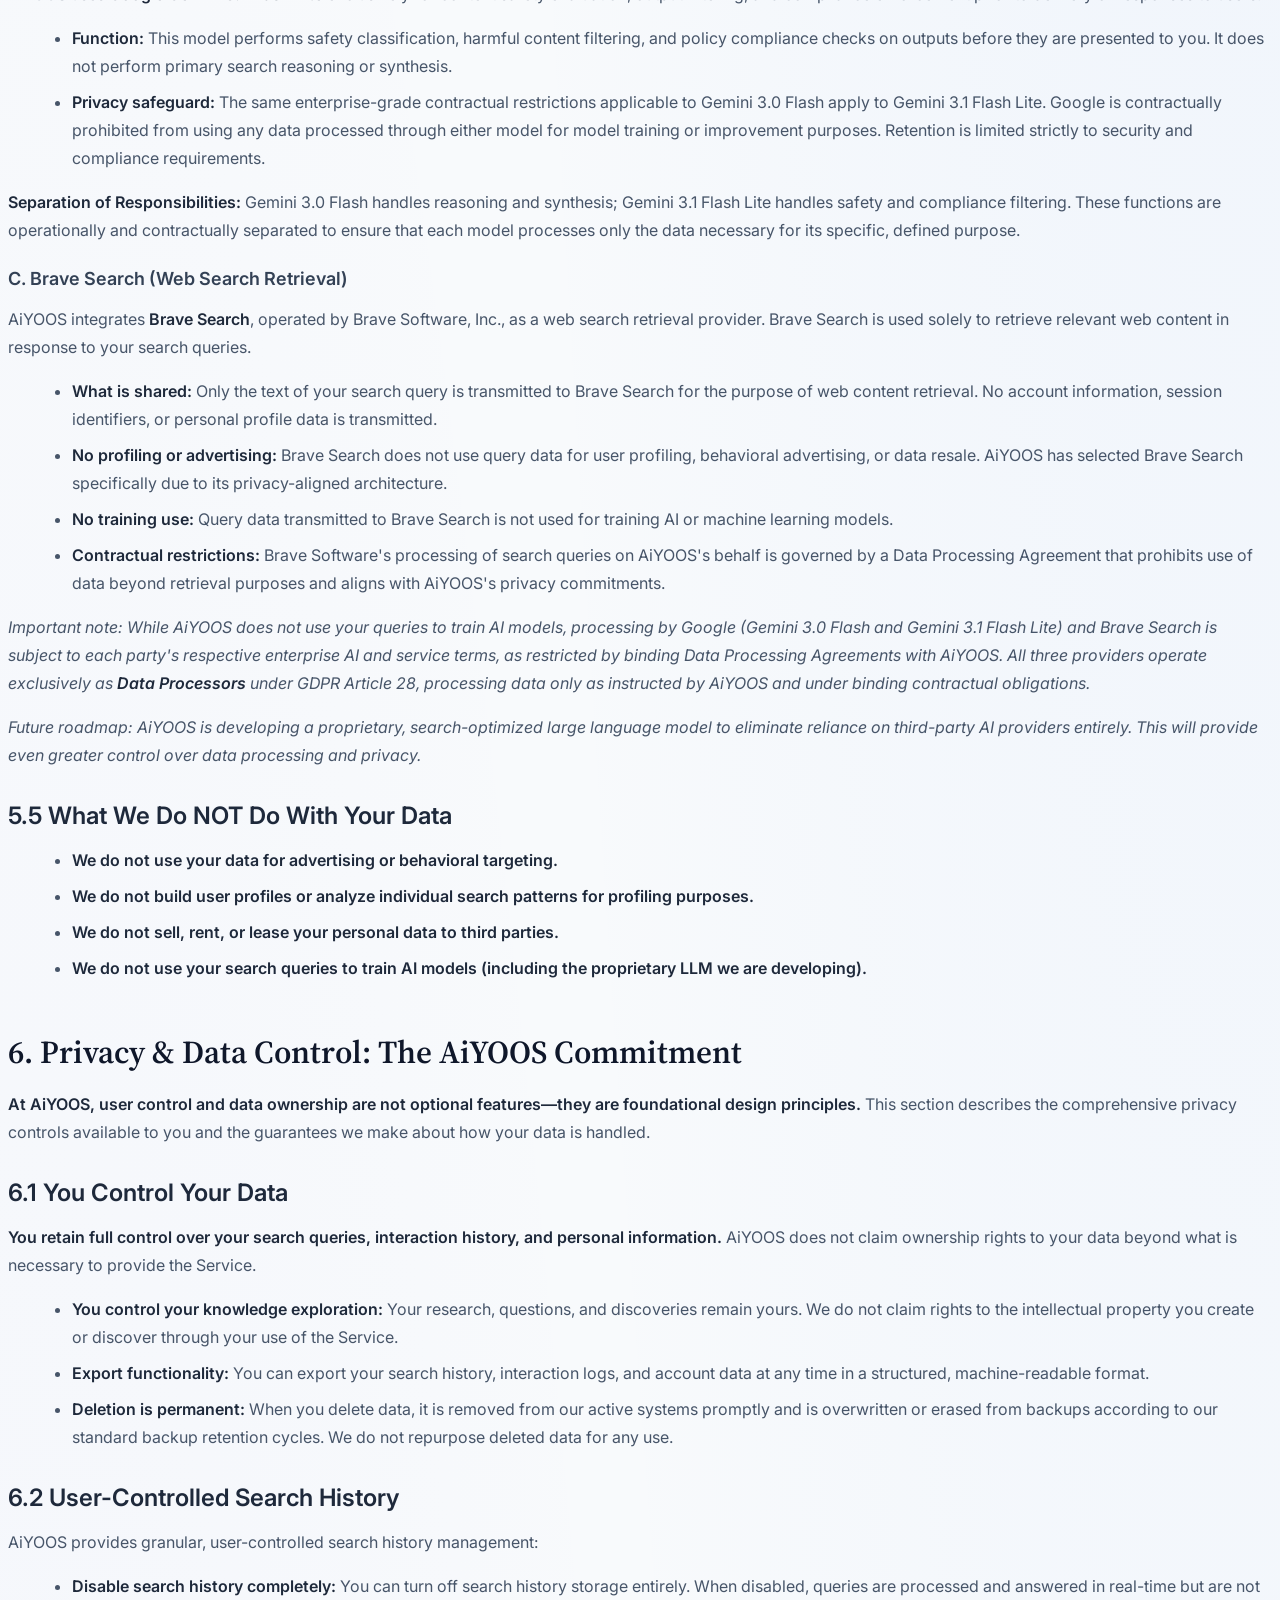
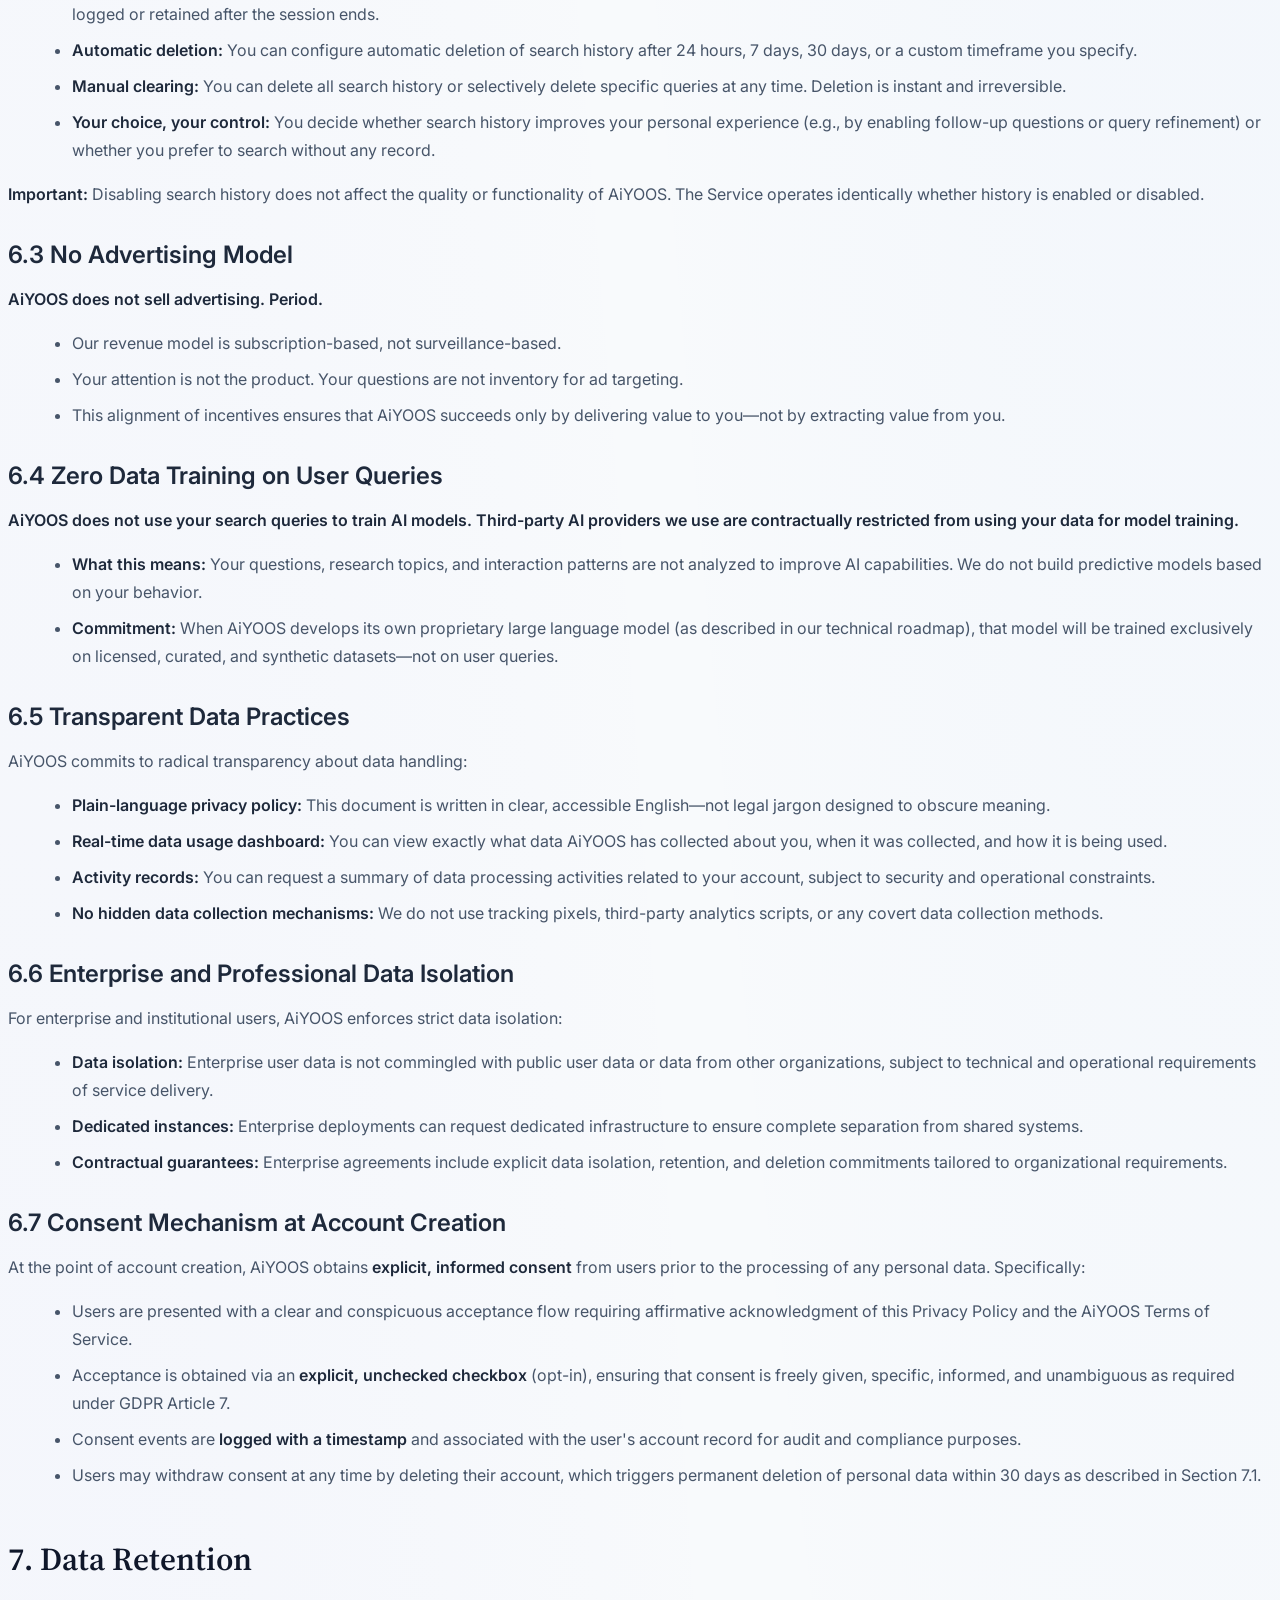
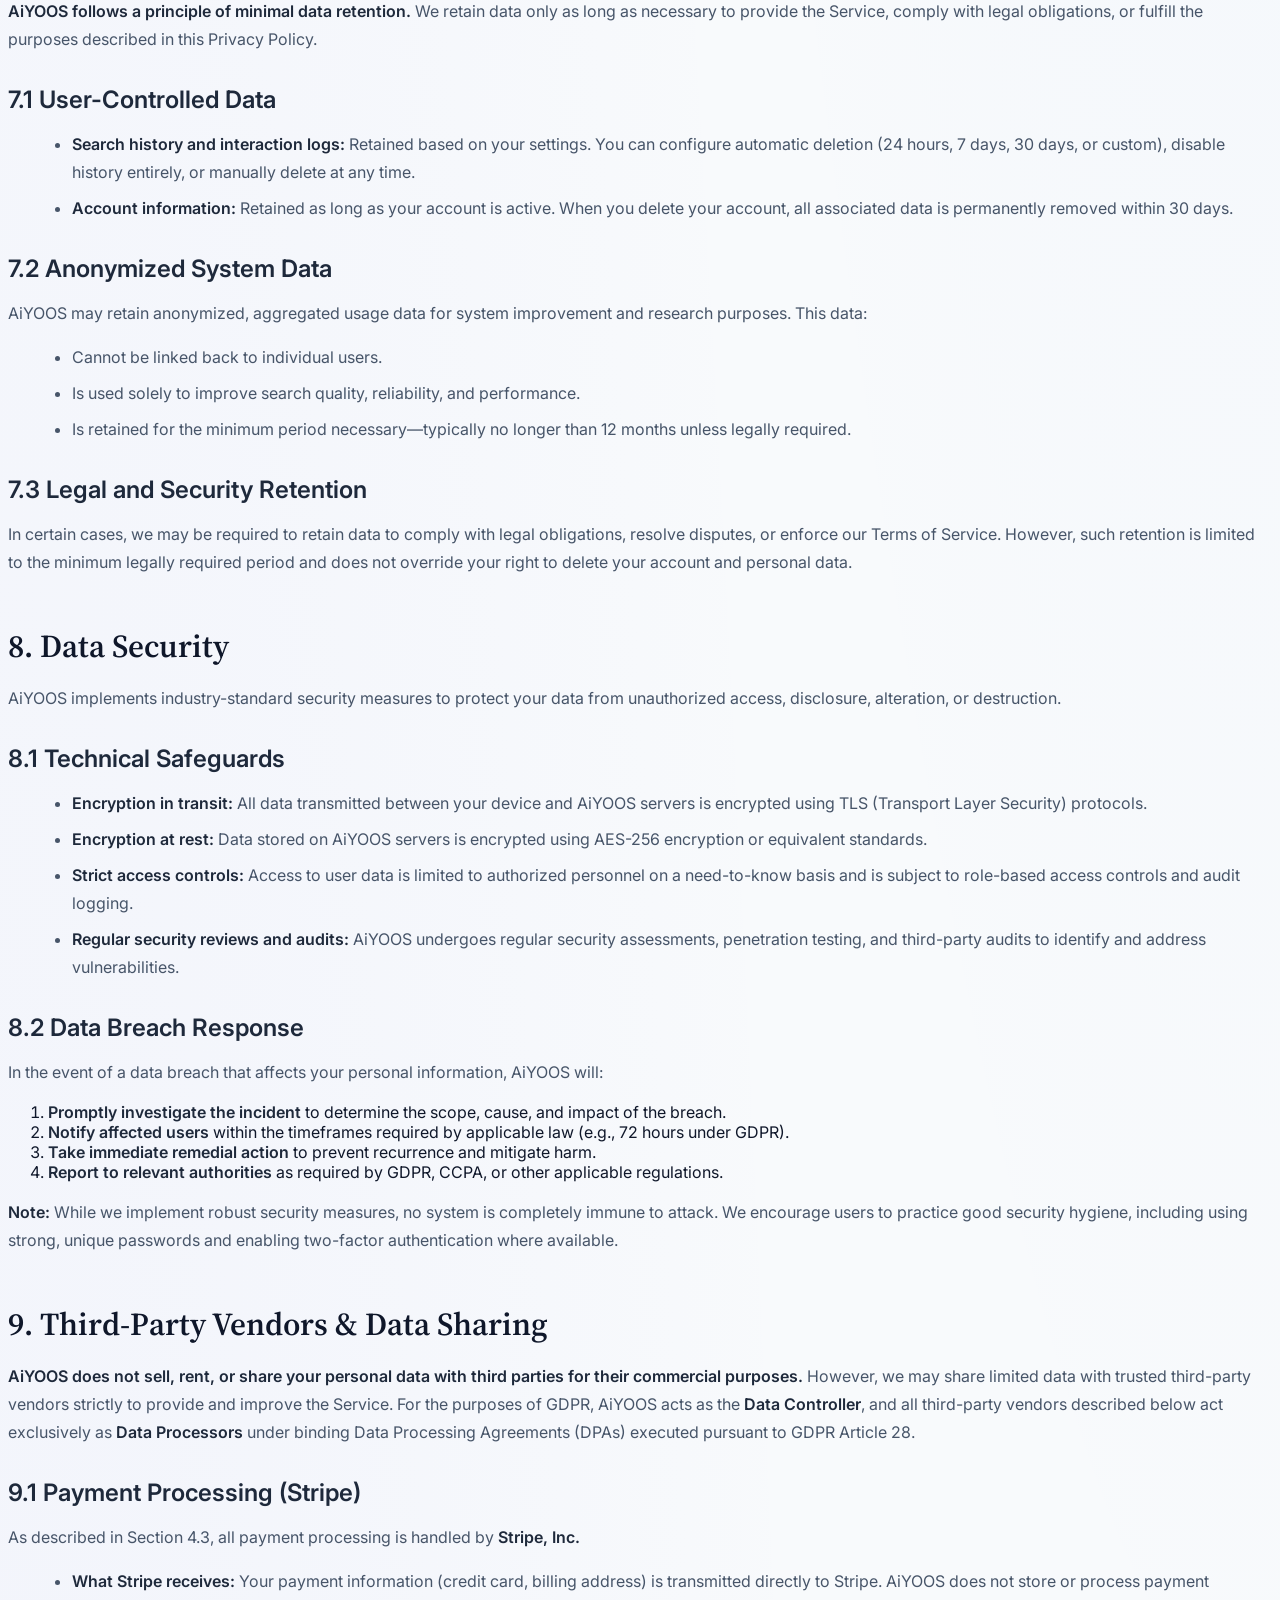
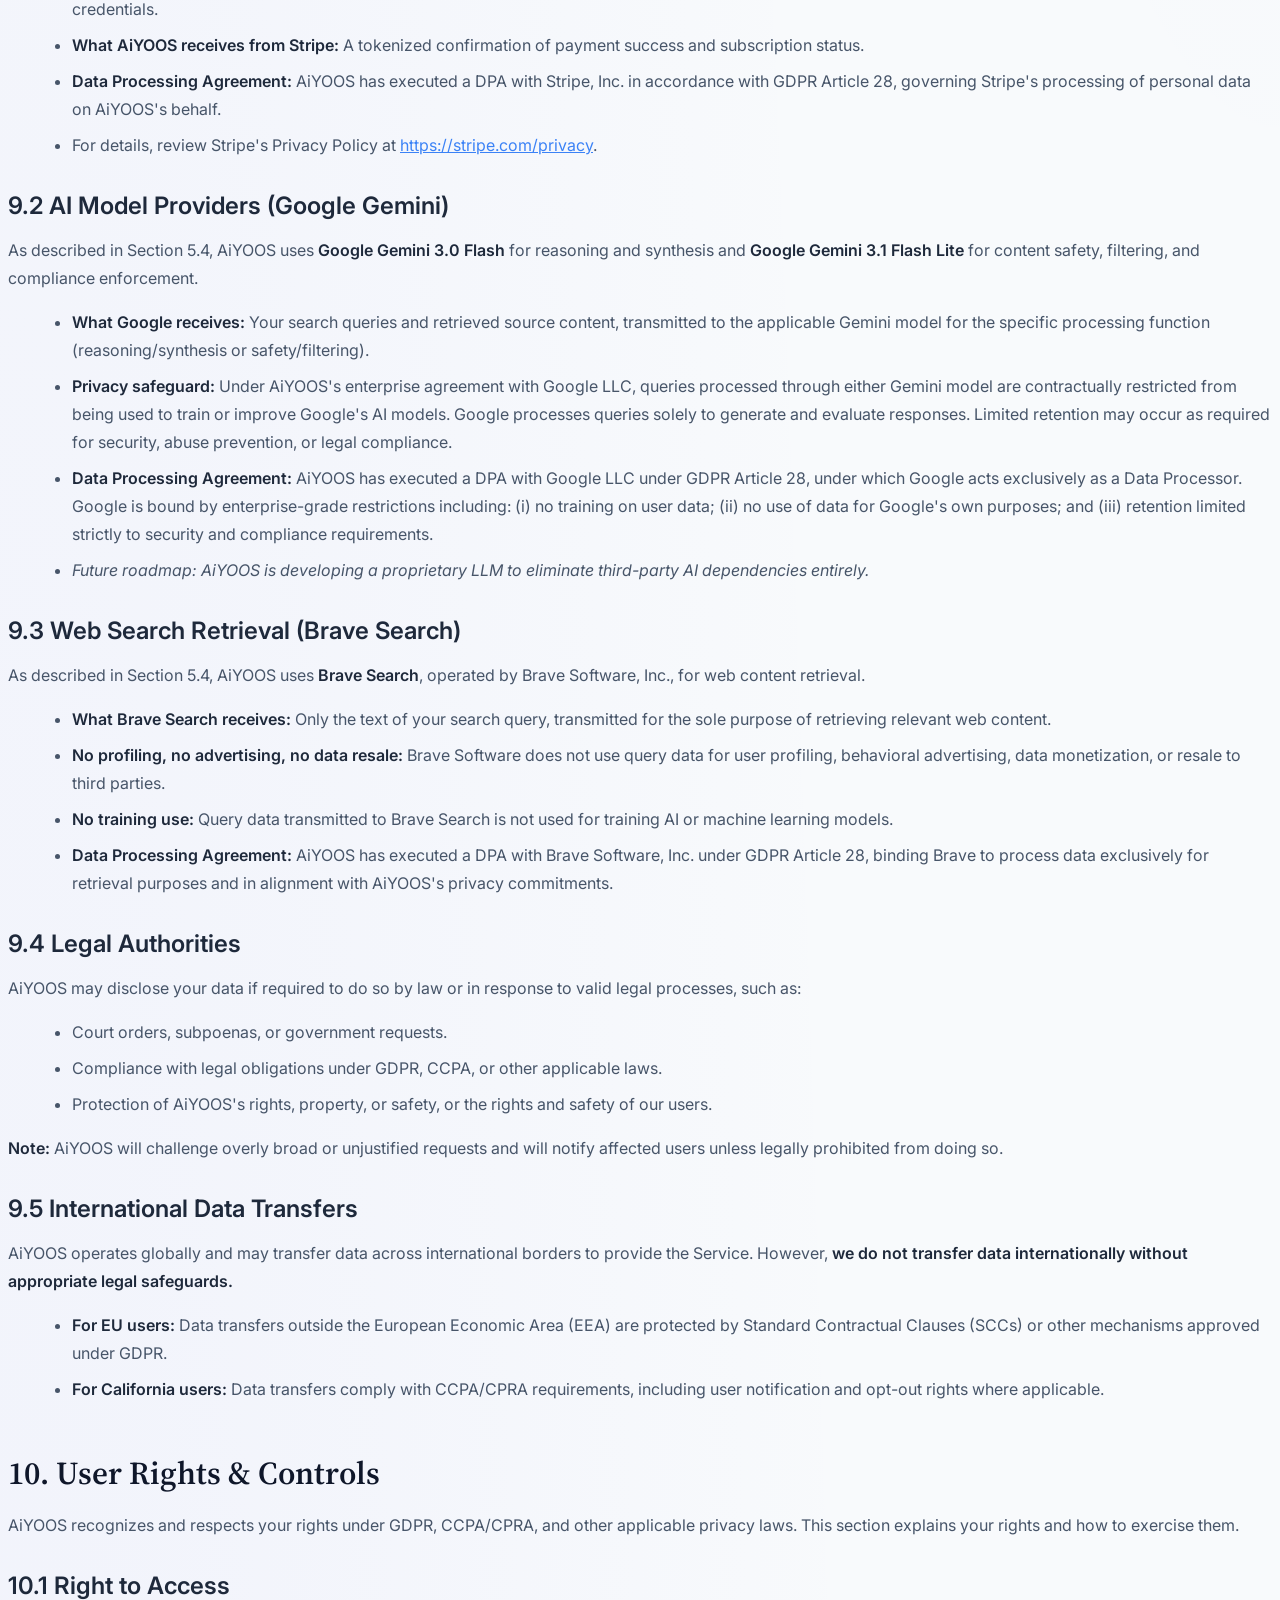
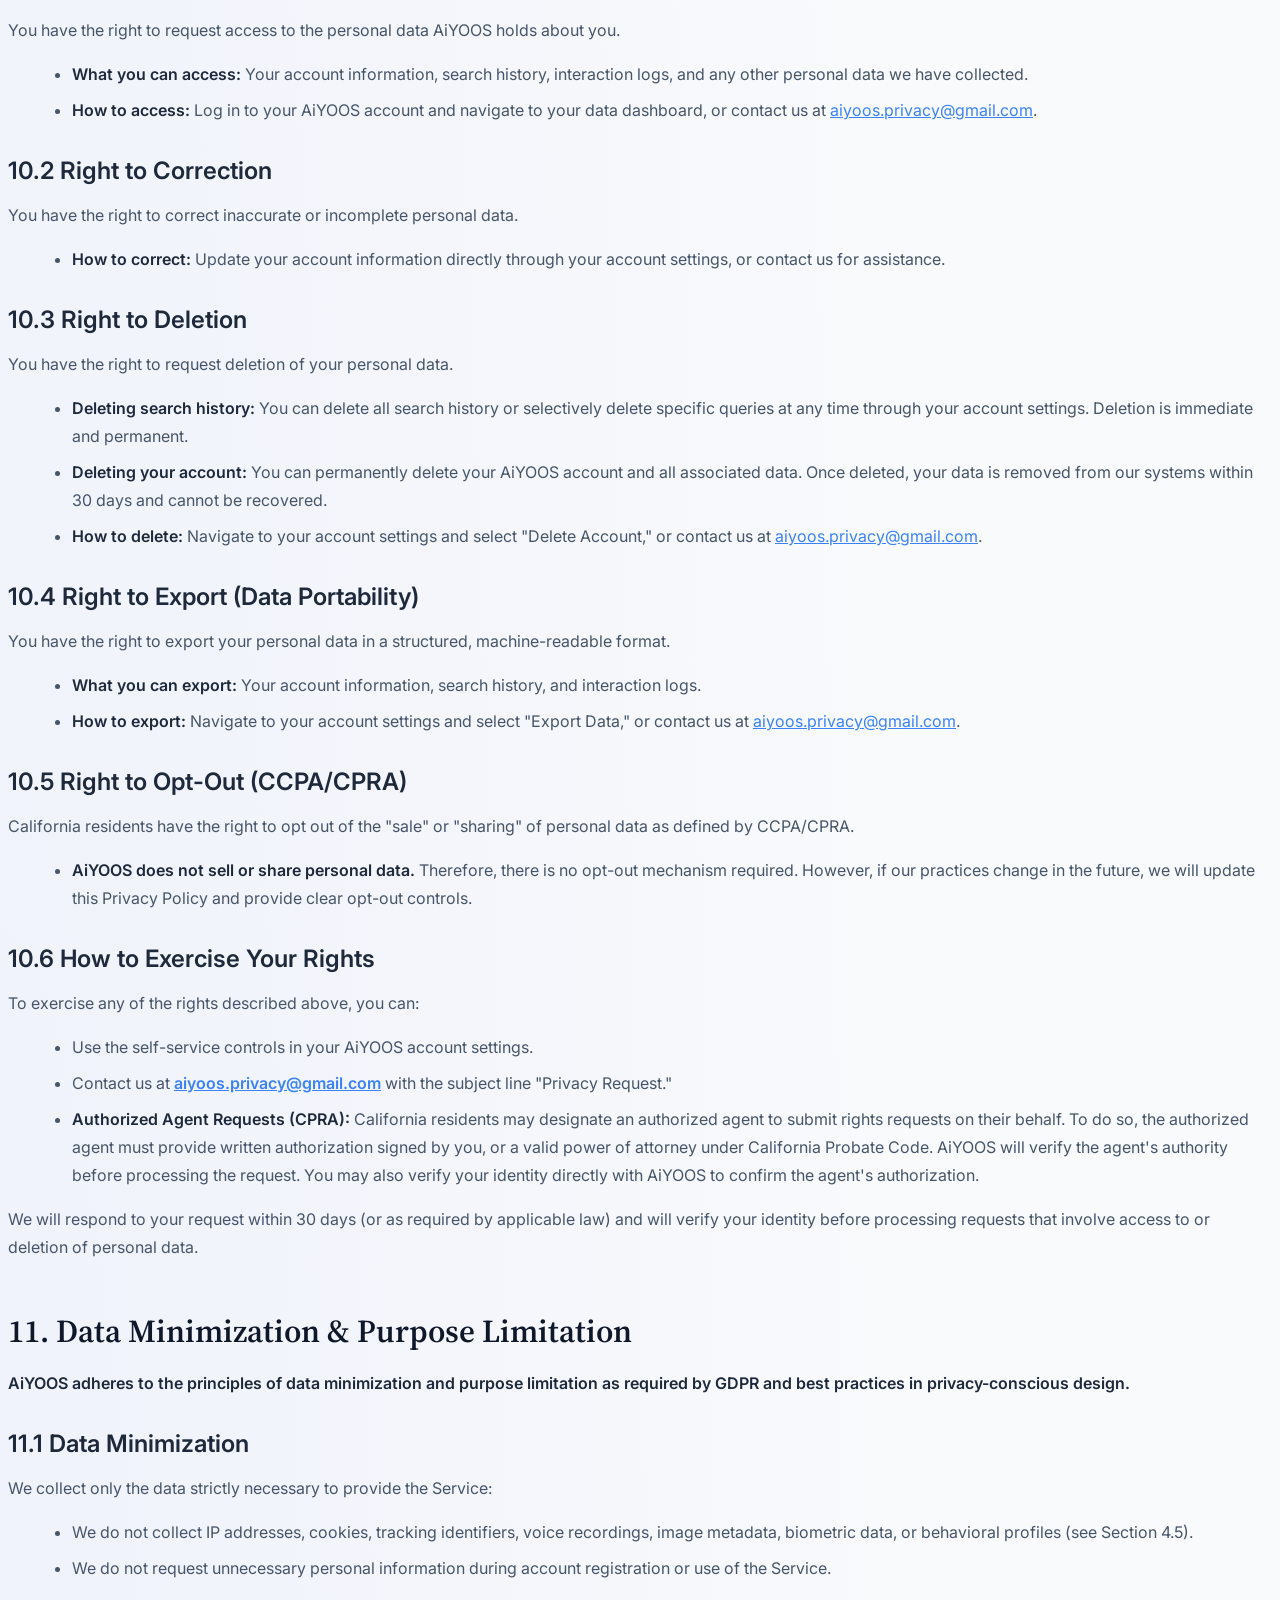
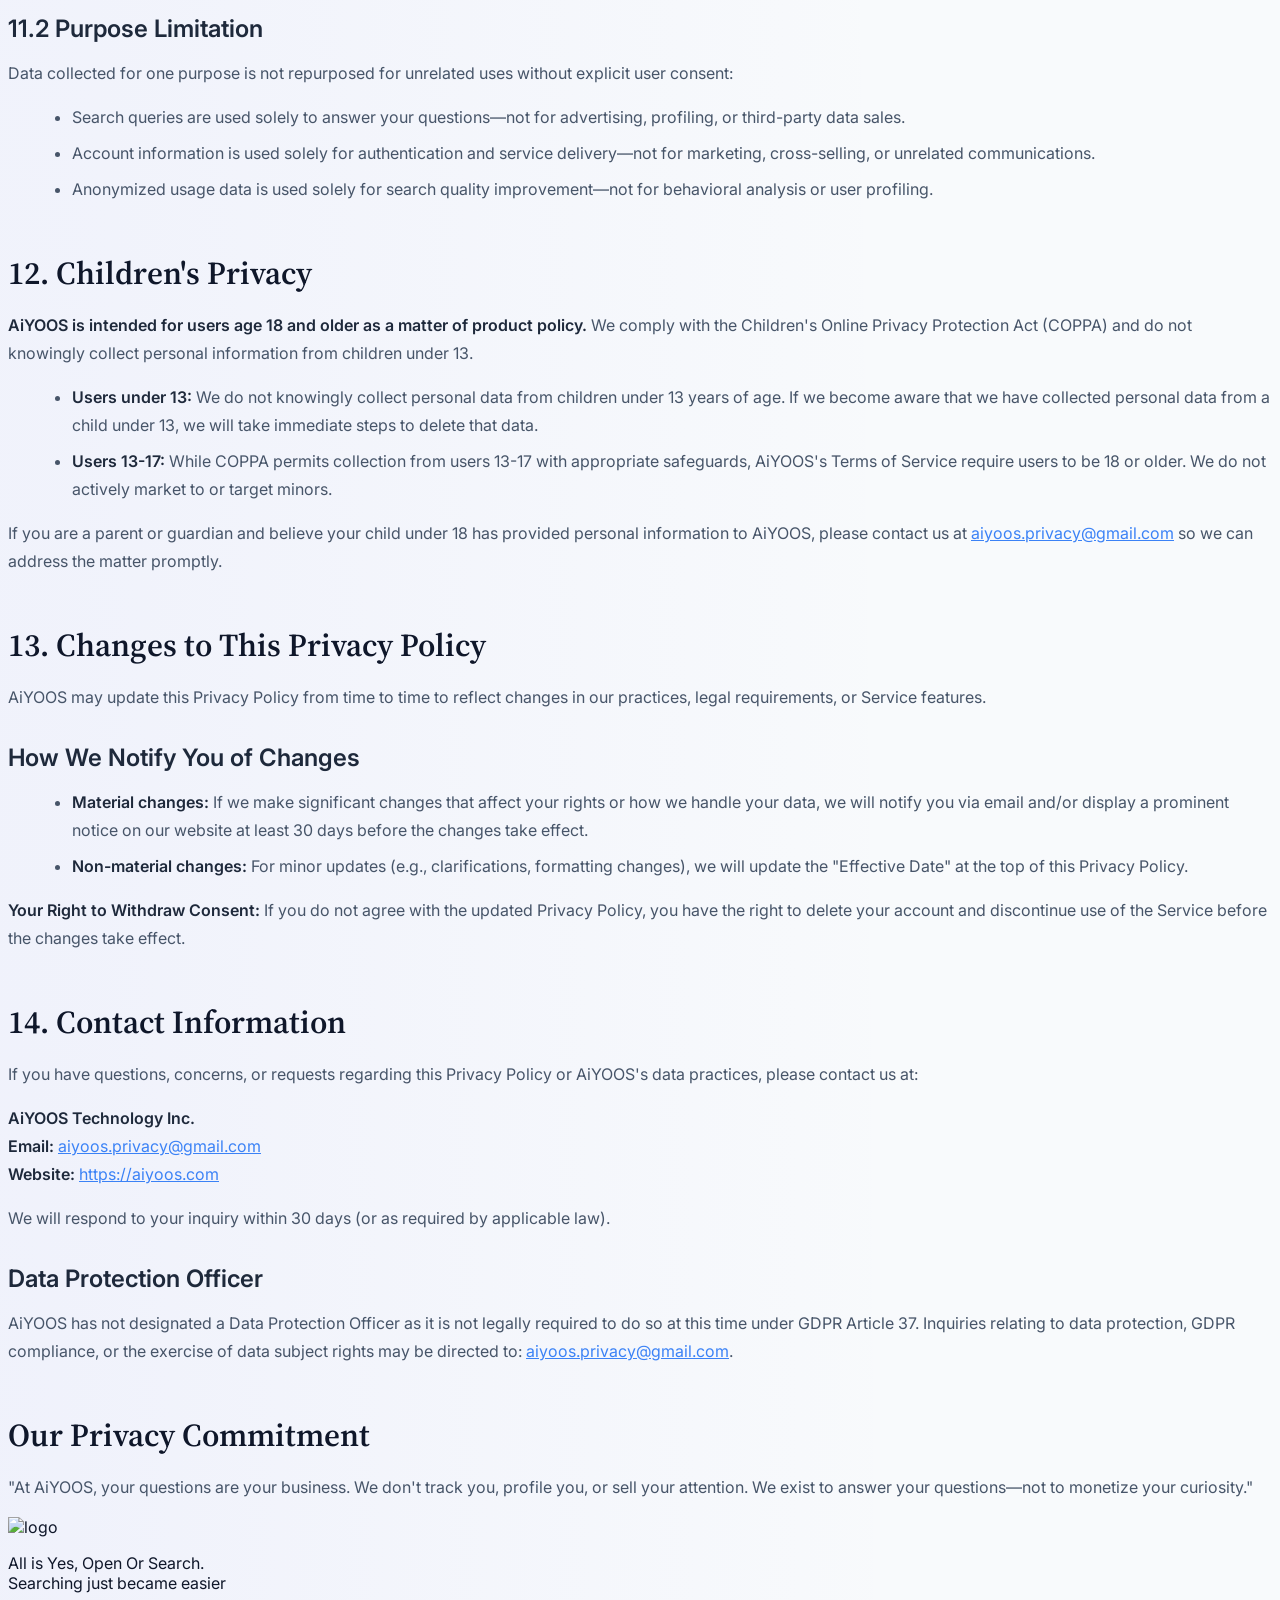
==== commit 3d2dd9f0: "docs: update Privacy Policy and Terms of Use to V1.2   - Bump version to 1.2, effective date April 8" ====
--- a/privacy/index.html
+++ b/privacy/index.html
@@ -135,7 +135,8 @@
                 </h1>
                 <p class="text-slate-600 text-lg">
                     <strong>AiYOOS Technology Inc.</strong><br>
-                    <em>Effective Date: February 11, 2026</em>
+                    <em>Version: 1.2</em><br>
+                    <em>Effective Date: April 8, 2026</em>
                 </p>
             </div>
 
@@ -175,6 +176,16 @@
                 <p><strong>Deletion:</strong> The permanent and irreversible removal of personal data from our systems. Deleted data is not retained, archived, or used for any purpose.</p>
 
                 <p><strong>User Account:</strong> Your registered profile on the AiYOOS platform, which includes your account information and user-controlled settings.</p>
+
+                <p><strong>Data Controller:</strong> The entity that determines the purposes and means of processing personal data. AiYOOS Technology Inc. acts as the Data Controller for all personal data processed in connection with the Service.</p>
+
+                <p><strong>Data Processor:</strong> An entity that processes personal data on behalf of the Data Controller, under binding contractual obligations. Third-party service providers engaged by AiYOOS (including Google LLC, Stripe, Inc., and Brave Software, Inc.) act as Data Processors.</p>
+
+                <p><strong>Data Processing Agreement (DPA):</strong> A binding contract between AiYOOS (as Data Controller) and a third-party vendor (as Data Processor), governing the processing of personal data in accordance with GDPR Article 28.</p>
+
+                <p><strong>Lawful Basis:</strong> The legal ground under GDPR Article 6 that permits the processing of personal data. Applicable bases used by AiYOOS include: (i) performance of a contract; (ii) legitimate interests; and (iii) consent, where applicable.</p>
+
+                <p><strong>Sensitive Personal Information (SPI):</strong> As defined under the CPRA, categories of personal information that warrant heightened protection, including but not limited to government identifiers, financial account details, health data, and biometric information.</p>
 
                 <h2 id="purpose-collection">3. Purpose of Data Collection</h2>
                 <p>AiYOOS collects only the minimal data necessary to operate and improve our search service. <strong>We do not collect data for advertising, behavioral profiling, or monetization purposes.</strong></p>
@@ -187,6 +198,10 @@
                     <li><strong>Research and Service Improvement Using Anonymized Data Only:</strong> To conduct research on search quality, user experience, and platform performance using fully anonymized, aggregated data that cannot be traced back to individual users.</li>
                 </ol>
 
+                <h3>Notice at Collection (CPRA)</h3>
+                <p>In accordance with the California Privacy Rights Act (CPRA), at the point of account creation AiYOOS discloses the categories of personal information collected and the purposes for which it is used. The categories collected are limited to: (i) account identifiers (name, email, hashed password); (ii) search queries and interaction data (user-controlled); and (iii) anonymized system usage metrics. <strong>AiYOOS does not collect Sensitive Personal Information (SPI)</strong> as defined under CPRA. No government identifiers, precise geolocation, health data, financial account details, biometric data, or contents of private communications are collected.</p>
+                <p>California residents further have the right to request disclosure of personal information collected in the preceding <strong>12-month period</strong>, in accordance with CPRA Section 1798.130. Such requests may be submitted pursuant to Section 10.6 of this Policy.</p>
+
                 <h3>What We Do NOT Use Data For</h3>
                 <ul>
                     <li><strong>Advertising or Behavioral Targeting:</strong> AiYOOS does not sell advertising space, track users for ad targeting, or monetize user attention.</li>
@@ -205,7 +220,7 @@
                     <li><strong>Email address</strong></li>
                     <li><strong>Password (stored as a cryptographic hash—<em>we never store plain-text passwords</em>)</strong></li>
                 </ul>
-                <p>This information is used solely for account authentication, user identification, and service-related communications (such as password resets or critical service updates).</p>
+                <p>This information is used solely for account authentication, user identification, and service-related communications (such as password resets or critical service updates). The lawful basis for processing this data under GDPR Article 6 is <strong>performance of a contract</strong> (Article 6(1)(b)).</p>
 
                 <h3>4.2 Search Queries and Interaction Data (User-Controlled)</h3>
                 <p><strong>AiYOOS processes the following data when you use our search service:</strong></p>
@@ -223,6 +238,7 @@
                 </ul>
 
                 <h3>4.3 Payment Information (Processed by Stripe)</h3>
+
                 <p>If you subscribe to a paid plan, payment processing is handled exclusively by <strong>Stripe, Inc.</strong>, a third-party payment processor.</p>
                 <ul>
                     <li><strong>AiYOOS does NOT collect, store, or retain:</strong> Credit card numbers, bank account details, billing addresses, or any payment credentials.</li>
@@ -230,19 +246,38 @@
                     <li>For details on how Stripe handles your payment data, please review Stripe's Privacy Policy at <a href="https://stripe.com/privacy">https://stripe.com/privacy</a>.</li>
                 </ul>
 
-                <h3>4.4 What We Do NOT Collect</h3>
+                <h3>4.4 Authentication Cookies</h3>
+                <p>AiYOOS uses <strong>JSON Web Token (JWT)-based authentication cookies</strong> for the sole purpose of maintaining authenticated user sessions. These cookies are:</p>
+                <ul>
+                    <li><strong>Purpose:</strong> Authentication and session continuity only. No tracking, advertising, or behavioral profiling.</li>
+                    <li><strong>Scope:</strong> First-party only. No third-party cookie access is permitted.</li>
+                    <li><strong>Security flags:</strong> Set with Secure and HttpOnly flags to prevent interception and cross-site scripting access.</li>
+                    <li><strong>Time-to-live (TTL):</strong> Session-scoped or with a defined expiration period not exceeding 30 days. Tokens are invalidated upon logout.</li>
+                </ul>
+                <p>AiYOOS does not use advertising cookies, cross-site tracking cookies, persistent behavioral identifiers, or any third-party analytics scripts.</p>
+
+                <h3>4.5 What We Do NOT Collect</h3>
                 <p><strong>AiYOOS is designed with data minimization at its core. Unlike traditional search engines and AI platforms, we do NOT collect:</strong></p>
                 <ul>
                     <li><strong>IP addresses:</strong> We do not use IP addresses for tracking, profiling, or advertising purposes. IP addresses may be processed transiently by our infrastructure providers for security, fraud prevention, and service delivery, but are not retained by AiYOOS for user identification.</li>
-                    <li><strong>Cookies or persistent tracking identifiers:</strong> We do not use cookies or similar technologies for advertising, cross-site tracking, or behavioral profiling. Limited first-party, functional cookies may be used solely for authentication and security purposes.</li>
+                    <li><strong>Cookies or persistent tracking identifiers:</strong> We do not use cookies or similar technologies for advertising, cross-site tracking, or behavioral profiling. Limited first-party, functional cookies may be used solely for authentication and security purposes as described in Section 4.4.</li>
                     <li><strong>Voice recordings or audio data:</strong> If you use voice search (where available), audio is processed in real-time for transcription only and is immediately discarded—never stored.</li>
                     <li><strong>Image metadata beyond search functionality:</strong> If you upload images for multimodal search, we analyze the image to answer your query but do not extract EXIF data, GPS coordinates, or other metadata unrelated to the search task.</li>
                     <li><strong>Biometric or special-category data:</strong> AiYOOS does not collect facial recognition data, fingerprints, health data, genetic data, or any sensitive categories protected under GDPR or CCPA.</li>
                     <li><strong>Behavioral profiles or shadow profiles:</strong> We do not build user profiles based on search patterns, inferred demographics, or behavioral analysis.</li>
+                    <li><strong>Sensitive Personal Information (SPI):</strong> As explicitly stated in Section 3, AiYOOS does not collect any category of Sensitive Personal Information as defined under the CPRA.</li>
                 </ul>
 
                 <h2 id="how-data-used">5. How Data Is Used</h2>
                 <p>Your data is used exclusively to operate and improve the AiYOOS search service. <strong>We do not use your data for advertising, profiling, or third-party monetization.</strong></p>
+
+                <h3>Lawful Bases for Processing (GDPR Article 6)</h3>
+                <p>AiYOOS processes personal data only where a lawful basis exists under GDPR Article 6. The applicable lawful bases are:</p>
+                <ul>
+                    <li><strong>Performance of a contract (Article 6(1)(b)):</strong> Processing of account information and search queries necessary to deliver the Service to you.</li>
+                    <li><strong>Legitimate interests (Article 6(1)(f)):</strong> Processing necessary for security monitoring, abuse prevention, fraud detection, and system integrity, where such interests are not overridden by your fundamental rights and freedoms.</li>
+                    <li><strong>Consent (Article 6(1)(a)):</strong> Where applicable, for optional features such as analytics preferences or personalization settings that are not strictly necessary for Service delivery. Consent may be withdrawn at any time without affecting the lawfulness of prior processing.</li>
+                </ul>
 
                 <h3>5.1 Core Service Operation</h3>
                 <ul>
@@ -256,7 +291,7 @@
                 <ul>
                     <li><strong>System optimization vs. AI training:</strong> We analyze anonymized metrics to improve search algorithms, ranking, and relevance. This is <em>system evaluation and optimization</em>, not AI model training. Your individual queries are not used to train language models.</li>
                     <li><strong>Example of acceptable use:</strong> We may analyze system-wide trends (e.g., "Users searching for technical documentation prefer structured tables over prose") but we do not analyze or store individual user behavior (e.g., "User A searched for X, Y, and Z").</li>
-                    <li><strong>Anonymization process:</strong> Before any data is used for system improvement or research, all personally identifiable information is permanently removed, ensuring that data cannot be traced back to individual users.</li>
+                    <li><strong>Anonymization process:</strong> Before any data is used for system improvement or research, all personally identifiable information is permanently removed through aggregation and the irreversible removal of direct and indirect identifiers. The resulting dataset cannot reasonably be used to re-identify any individual user, and AiYOOS does not attempt or permit re-identification. This process constitutes anonymization as defined in GDPR Recital 26. Anonymized data used for system optimization is expressly distinguished from behavioral profiling; no inferences about individual users are drawn or retained.</li>
                 </ul>
 
                 <h3>5.3 Security, Safety, and Abuse Prevention</h3>
@@ -266,15 +301,36 @@
                     <li>Identify and mitigate security threats, including denial-of-service attacks and automated abuse.</li>
                     <li>Enforce our Terms of Service and protect the rights and safety of AiYOOS users.</li>
                 </ul>
-
-                <h3>5.4 External AI Model Processing (Google Gemini 2.5 Flash)</h3>
-                <p>AiYOOS currently uses <strong>Google Gemini 2.5 Flash</strong> as the reasoning and synthesis engine to process your search queries and generate structured answers.</p>
-                <ul>
-                    <li><strong>What this means:</strong> When you submit a query, AiYOOS sends your question and retrieved source content to Google's large language model for semantic analysis and synthesis.</li>
-                    <li><strong>Privacy safeguard:</strong> Under our enterprise agreement with Google, your queries processed through Gemini 2.5 Flash are <strong><em>contractually restricted from being used to train or improve Google's AI models</em></strong>. Google processes queries solely to generate responses in accordance with our enterprise agreement. Limited retention may occur as required for security, abuse prevention, or legal compliance.</li>
-                    <li><strong>Future roadmap:</strong> AiYOOS is developing a proprietary, search-optimized large language model to eliminate reliance on third-party AI providers entirely. This will provide even greater control over data processing and privacy.</li>
-                </ul>
-                <p><em>Important note: While AiYOOS does not use your queries to train AI models, Google's processing of queries through Gemini 2.5 Flash is subject to Google's enterprise AI terms. AiYOOS has specifically selected an enterprise configuration that contractually restricts Google from using your data for model training. However, Google may process and temporarily retain data as necessary for security, abuse prevention, and compliance purposes.</em></p>
+                <p>The lawful basis for this processing is <strong>legitimate interests</strong> (GDPR Article 6(1)(f)), as AiYOOS has a legitimate interest in maintaining the security and integrity of its platform and protecting users from harm.</p>
+
+                <h3>5.4 External AI Model Processing</h3>
+                <p><strong>Architecture Overview:</strong> AiYOOS employs a multi-model AI architecture utilizing two distinct Gemini models and the Brave Search retrieval infrastructure, each with clearly defined and contractually bounded roles.</p>
+
+                <h4>A. Gemini 3.0 Flash (Reasoning &amp; Synthesis)</h4>
+                <p>AiYOOS uses <strong>Google Gemini 3.0 Flash</strong> as the primary reasoning and synthesis engine responsible for semantic analysis, structured answer generation, and confidence scoring.</p>
+                <ul>
+                    <li><strong>What this means:</strong> When you submit a query, AiYOOS transmits your question and retrieved source content to Gemini 3.0 Flash for semantic analysis and structured response generation.</li>
+                    <li><strong>Privacy safeguard:</strong> Under AiYOOS's enterprise agreement with Google LLC, queries processed through Gemini 3.0 Flash are contractually restricted from being used to train or improve Google's AI models. Google processes queries solely to generate responses in accordance with the enterprise agreement. Limited retention may occur as required for security, abuse prevention, or legal compliance.</li>
+                </ul>
+
+                <h4>B. Gemini 3.1 Flash Lite (Content Safety &amp; Compliance)</h4>
+                <p>AiYOOS uses <strong>Google Gemini 3.1 Flash Lite</strong> exclusively for content safety evaluation, output filtering, and compliance enforcement prior to delivery of responses to users.</p>
+                <ul>
+                    <li><strong>Function:</strong> This model performs safety classification, harmful content filtering, and policy compliance checks on outputs before they are presented to you. It does not perform primary search reasoning or synthesis.</li>
+                    <li><strong>Privacy safeguard:</strong> The same enterprise-grade contractual restrictions applicable to Gemini 3.0 Flash apply to Gemini 3.1 Flash Lite. Google is contractually prohibited from using any data processed through either model for model training or improvement purposes. Retention is limited strictly to security and compliance requirements.</li>
+                </ul>
+                <p><strong>Separation of Responsibilities:</strong> Gemini 3.0 Flash handles reasoning and synthesis; Gemini 3.1 Flash Lite handles safety and compliance filtering. These functions are operationally and contractually separated to ensure that each model processes only the data necessary for its specific, defined purpose.</p>
+
+                <h4>C. Brave Search (Web Search Retrieval)</h4>
+                <p>AiYOOS integrates <strong>Brave Search</strong>, operated by Brave Software, Inc., as a web search retrieval provider. Brave Search is used solely to retrieve relevant web content in response to your search queries.</p>
+                <ul>
+                    <li><strong>What is shared:</strong> Only the text of your search query is transmitted to Brave Search for the purpose of web content retrieval. No account information, session identifiers, or personal profile data is transmitted.</li>
+                    <li><strong>No profiling or advertising:</strong> Brave Search does not use query data for user profiling, behavioral advertising, or data resale. AiYOOS has selected Brave Search specifically due to its privacy-aligned architecture.</li>
+                    <li><strong>No training use:</strong> Query data transmitted to Brave Search is not used for training AI or machine learning models.</li>
+                    <li><strong>Contractual restrictions:</strong> Brave Software's processing of search queries on AiYOOS's behalf is governed by a Data Processing Agreement that prohibits use of data beyond retrieval purposes and aligns with AiYOOS's privacy commitments.</li>
+                </ul>
+                <p><em>Important note: While AiYOOS does not use your queries to train AI models, processing by Google (Gemini 3.0 Flash and Gemini 3.1 Flash Lite) and Brave Search is subject to each party's respective enterprise AI and service terms, as restricted by binding Data Processing Agreements with AiYOOS. All three providers operate exclusively as <strong>Data Processors</strong> under GDPR Article 28, processing data only as instructed by AiYOOS and under binding contractual obligations.</em></p>
+                <p><em>Future roadmap: AiYOOS is developing a proprietary, search-optimized large language model to eliminate reliance on third-party AI providers entirely. This will provide even greater control over data processing and privacy.</em></p>
 
                 <h3>5.5 What We Do NOT Do With Your Data</h3>
                 <ul>
@@ -335,6 +391,15 @@
                     <li><strong>Data isolation:</strong> Enterprise user data is not commingled with public user data or data from other organizations, subject to technical and operational requirements of service delivery.</li>
                     <li><strong>Dedicated instances:</strong> Enterprise deployments can request dedicated infrastructure to ensure complete separation from shared systems.</li>
                     <li><strong>Contractual guarantees:</strong> Enterprise agreements include explicit data isolation, retention, and deletion commitments tailored to organizational requirements.</li>
+                </ul>
+
+                <h3>6.7 Consent Mechanism at Account Creation</h3>
+                <p>At the point of account creation, AiYOOS obtains <strong>explicit, informed consent</strong> from users prior to the processing of any personal data. Specifically:</p>
+                <ul>
+                    <li>Users are presented with a clear and conspicuous acceptance flow requiring affirmative acknowledgment of this Privacy Policy and the AiYOOS Terms of Service.</li>
+                    <li>Acceptance is obtained via an <strong>explicit, unchecked checkbox</strong> (opt-in), ensuring that consent is freely given, specific, informed, and unambiguous as required under GDPR Article 7.</li>
+                    <li>Consent events are <strong>logged with a timestamp</strong> and associated with the user's account record for audit and compliance purposes.</li>
+                    <li>Users may withdraw consent at any time by deleting their account, which triggers permanent deletion of personal data within 30 days as described in Section 7.1.</li>
                 </ul>
 
                 <h2 id="data-retention">7. Data Retention</h2>
@@ -379,25 +444,36 @@
                 <p><strong>Note:</strong> While we implement robust security measures, no system is completely immune to attack. We encourage users to practice good security hygiene, including using strong, unique passwords and enabling two-factor authentication where available.</p>
 
                 <h2 id="third-party">9. Third-Party Vendors & Data Sharing</h2>
-                <p><strong>AiYOOS does not sell, rent, or share your personal data with third parties for their commercial purposes.</strong> However, we may share limited data with trusted third-party vendors strictly to provide and improve the Service.</p>
+                <p><strong>AiYOOS does not sell, rent, or share your personal data with third parties for their commercial purposes.</strong> However, we may share limited data with trusted third-party vendors strictly to provide and improve the Service. For the purposes of GDPR, AiYOOS acts as the <strong>Data Controller</strong>, and all third-party vendors described below act exclusively as <strong>Data Processors</strong> under binding Data Processing Agreements (DPAs) executed pursuant to GDPR Article 28.</p>
 
                 <h3>9.1 Payment Processing (Stripe)</h3>
                 <p>As described in Section 4.3, all payment processing is handled by <strong>Stripe, Inc.</strong></p>
                 <ul>
                     <li><strong>What Stripe receives:</strong> Your payment information (credit card, billing address) is transmitted directly to Stripe. AiYOOS does not store or process payment credentials.</li>
                     <li><strong>What AiYOOS receives from Stripe:</strong> A tokenized confirmation of payment success and subscription status.</li>
+                    <li><strong>Data Processing Agreement:</strong> AiYOOS has executed a DPA with Stripe, Inc. in accordance with GDPR Article 28, governing Stripe's processing of personal data on AiYOOS's behalf.</li>
                     <li>For details, review Stripe's Privacy Policy at <a href="https://stripe.com/privacy">https://stripe.com/privacy</a>.</li>
                 </ul>
 
-                <h3>9.2 AI Model Provider (Google Gemini)</h3>
-                <p>As described in Section 5.4, AiYOOS currently uses <strong>Google Gemini 2.5 Flash</strong> to process search queries.</p>
-                <ul>
-                    <li><strong>What Google receives:</strong> Your search queries and retrieved source content for semantic analysis and synthesis.</li>
-                    <li><strong>Privacy safeguard:</strong> Under our enterprise agreement with Google, your queries are <strong><em>contractually restricted from being used to train or improve Google's AI models</em></strong>. Google processes queries solely to generate responses. Limited retention may occur as required for security, abuse prevention, or legal compliance.</li>
-                    <li><strong>Future roadmap:</strong> AiYOOS is developing a proprietary LLM to eliminate third-party AI dependencies entirely.</li>
-                </ul>
-
-                <h3>9.3 Legal Authorities</h3>
+                <h3>9.2 AI Model Providers (Google Gemini)</h3>
+                <p>As described in Section 5.4, AiYOOS uses <strong>Google Gemini 3.0 Flash</strong> for reasoning and synthesis and <strong>Google Gemini 3.1 Flash Lite</strong> for content safety, filtering, and compliance enforcement.</p>
+                <ul>
+                    <li><strong>What Google receives:</strong> Your search queries and retrieved source content, transmitted to the applicable Gemini model for the specific processing function (reasoning/synthesis or safety/filtering).</li>
+                    <li><strong>Privacy safeguard:</strong> Under AiYOOS's enterprise agreement with Google LLC, queries processed through either Gemini model are contractually restricted from being used to train or improve Google's AI models. Google processes queries solely to generate and evaluate responses. Limited retention may occur as required for security, abuse prevention, or legal compliance.</li>
+                    <li><strong>Data Processing Agreement:</strong> AiYOOS has executed a DPA with Google LLC under GDPR Article 28, under which Google acts exclusively as a Data Processor. Google is bound by enterprise-grade restrictions including: (i) no training on user data; (ii) no use of data for Google's own purposes; and (iii) retention limited strictly to security and compliance requirements.</li>
+                    <li><em>Future roadmap: AiYOOS is developing a proprietary LLM to eliminate third-party AI dependencies entirely.</em></li>
+                </ul>
+
+                <h3>9.3 Web Search Retrieval (Brave Search)</h3>
+                <p>As described in Section 5.4, AiYOOS uses <strong>Brave Search</strong>, operated by Brave Software, Inc., for web content retrieval.</p>
+                <ul>
+                    <li><strong>What Brave Search receives:</strong> Only the text of your search query, transmitted for the sole purpose of retrieving relevant web content.</li>
+                    <li><strong>No profiling, no advertising, no data resale:</strong> Brave Software does not use query data for user profiling, behavioral advertising, data monetization, or resale to third parties.</li>
+                    <li><strong>No training use:</strong> Query data transmitted to Brave Search is not used for training AI or machine learning models.</li>
+                    <li><strong>Data Processing Agreement:</strong> AiYOOS has executed a DPA with Brave Software, Inc. under GDPR Article 28, binding Brave to process data exclusively for retrieval purposes and in alignment with AiYOOS's privacy commitments.</li>
+                </ul>
+
+                <h3>9.4 Legal Authorities</h3>
                 <p>AiYOOS may disclose your data if required to do so by law or in response to valid legal processes, such as:</p>
                 <ul>
                     <li>Court orders, subpoenas, or government requests.</li>
@@ -406,7 +482,7 @@
                 </ul>
                 <p><strong>Note:</strong> AiYOOS will challenge overly broad or unjustified requests and will notify affected users unless legally prohibited from doing so.</p>
 
-                <h3>9.4 International Data Transfers</h3>
+                <h3>9.5 International Data Transfers</h3>
                 <p>AiYOOS operates globally and may transfer data across international borders to provide the Service. However, <strong>we do not transfer data internationally without appropriate legal safeguards.</strong></p>
                 <ul>
                     <li><strong>For EU users:</strong> Data transfers outside the European Economic Area (EEA) are protected by Standard Contractual Clauses (SCCs) or other mechanisms approved under GDPR.</li>
@@ -455,6 +531,7 @@
                 <ul>
                     <li>Use the self-service controls in your AiYOOS account settings.</li>
                     <li>Contact us at <strong><a href="mailto:aiyoos.privacy@gmail.com">aiyoos.privacy@gmail.com</a></strong> with the subject line "Privacy Request."</li>
+                    <li><strong>Authorized Agent Requests (CPRA):</strong> California residents may designate an authorized agent to submit rights requests on their behalf. To do so, the authorized agent must provide written authorization signed by you, or a valid power of attorney under California Probate Code. AiYOOS will verify the agent's authority before processing the request. You may also verify your identity directly with AiYOOS to confirm the agent's authorization.</li>
                 </ul>
                 <p>We will respond to your request within 30 days (or as required by applicable law) and will verify your identity before processing requests that involve access to or deletion of personal data.</p>
 
@@ -464,7 +541,7 @@
                 <h3>11.1 Data Minimization</h3>
                 <p>We collect only the data strictly necessary to provide the Service:</p>
                 <ul>
-                    <li>We do not collect IP addresses, cookies, tracking identifiers, voice recordings, image metadata, biometric data, or behavioral profiles (see Section 4.4).</li>
+                    <li>We do not collect IP addresses, cookies, tracking identifiers, voice recordings, image metadata, biometric data, or behavioral profiles (see Section 4.5).</li>
                     <li>We do not request unnecessary personal information during account registration or use of the Service.</li>
                 </ul>
 
@@ -502,6 +579,9 @@
                     <strong>Website:</strong> <a href="https://aiyoos.com">https://aiyoos.com</a>
                 </p>
                 <p>We will respond to your inquiry within 30 days (or as required by applicable law).</p>
+
+                <h3>Data Protection Officer</h3>
+                <p>AiYOOS has not designated a Data Protection Officer as it is not legally required to do so at this time under GDPR Article 37. Inquiries relating to data protection, GDPR compliance, or the exercise of data subject rights may be directed to: <a href="mailto:aiyoos.privacy@gmail.com">aiyoos.privacy@gmail.com</a>.</p>
 
                 <h2>Our Privacy Commitment</h2>
                 <p class="text-lg italic text-slate-700">
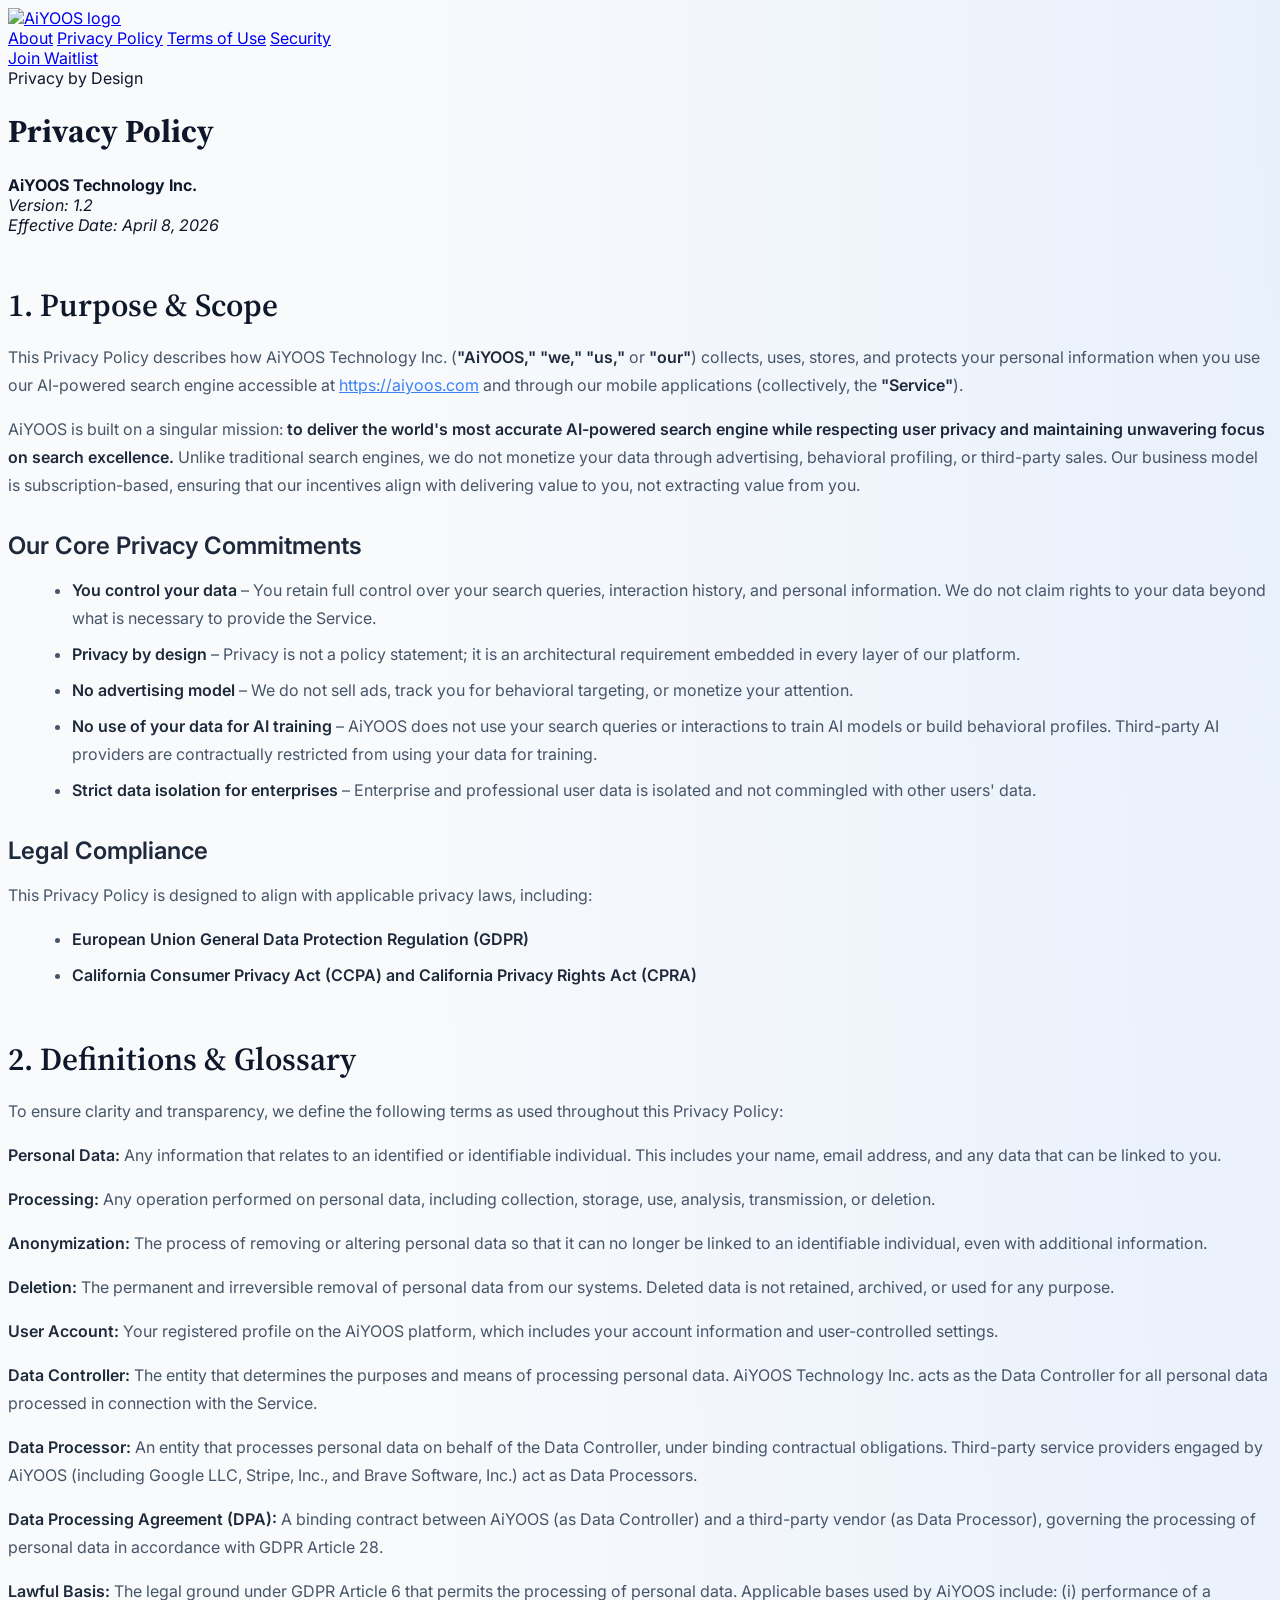
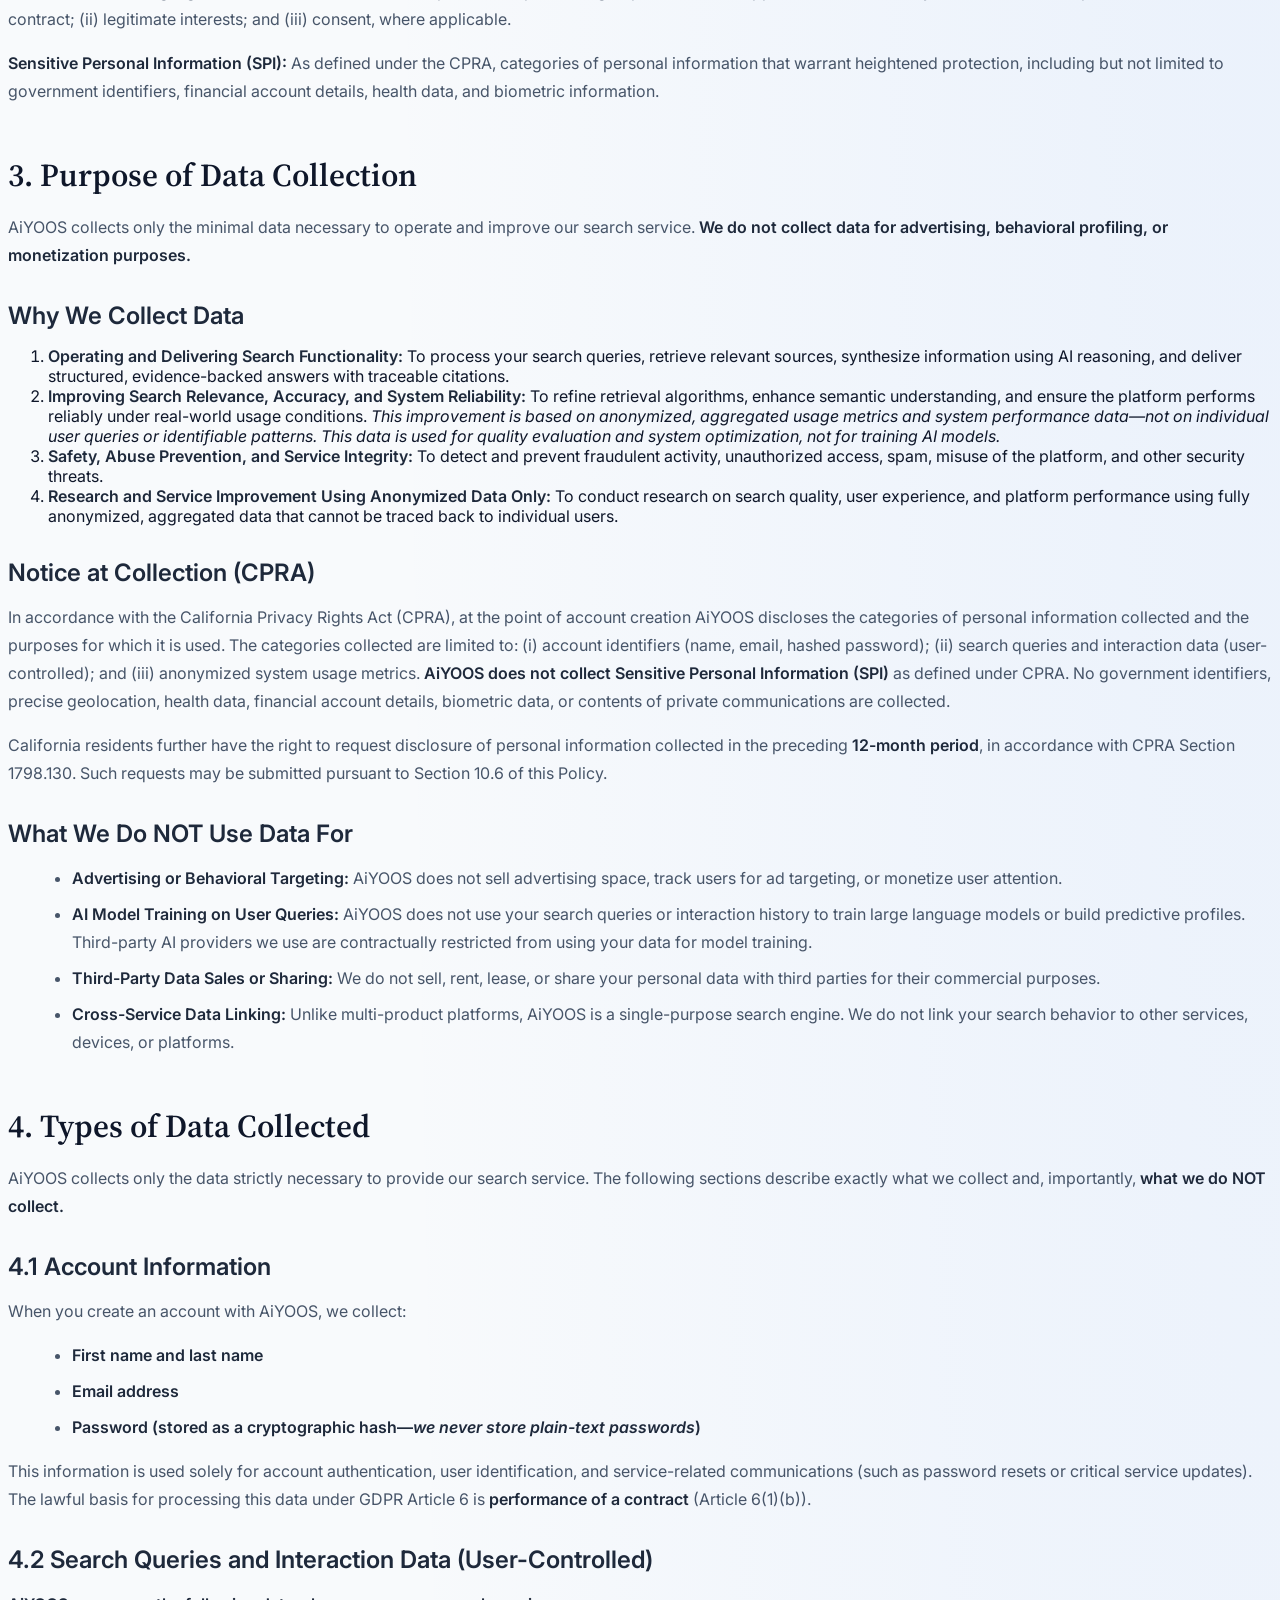
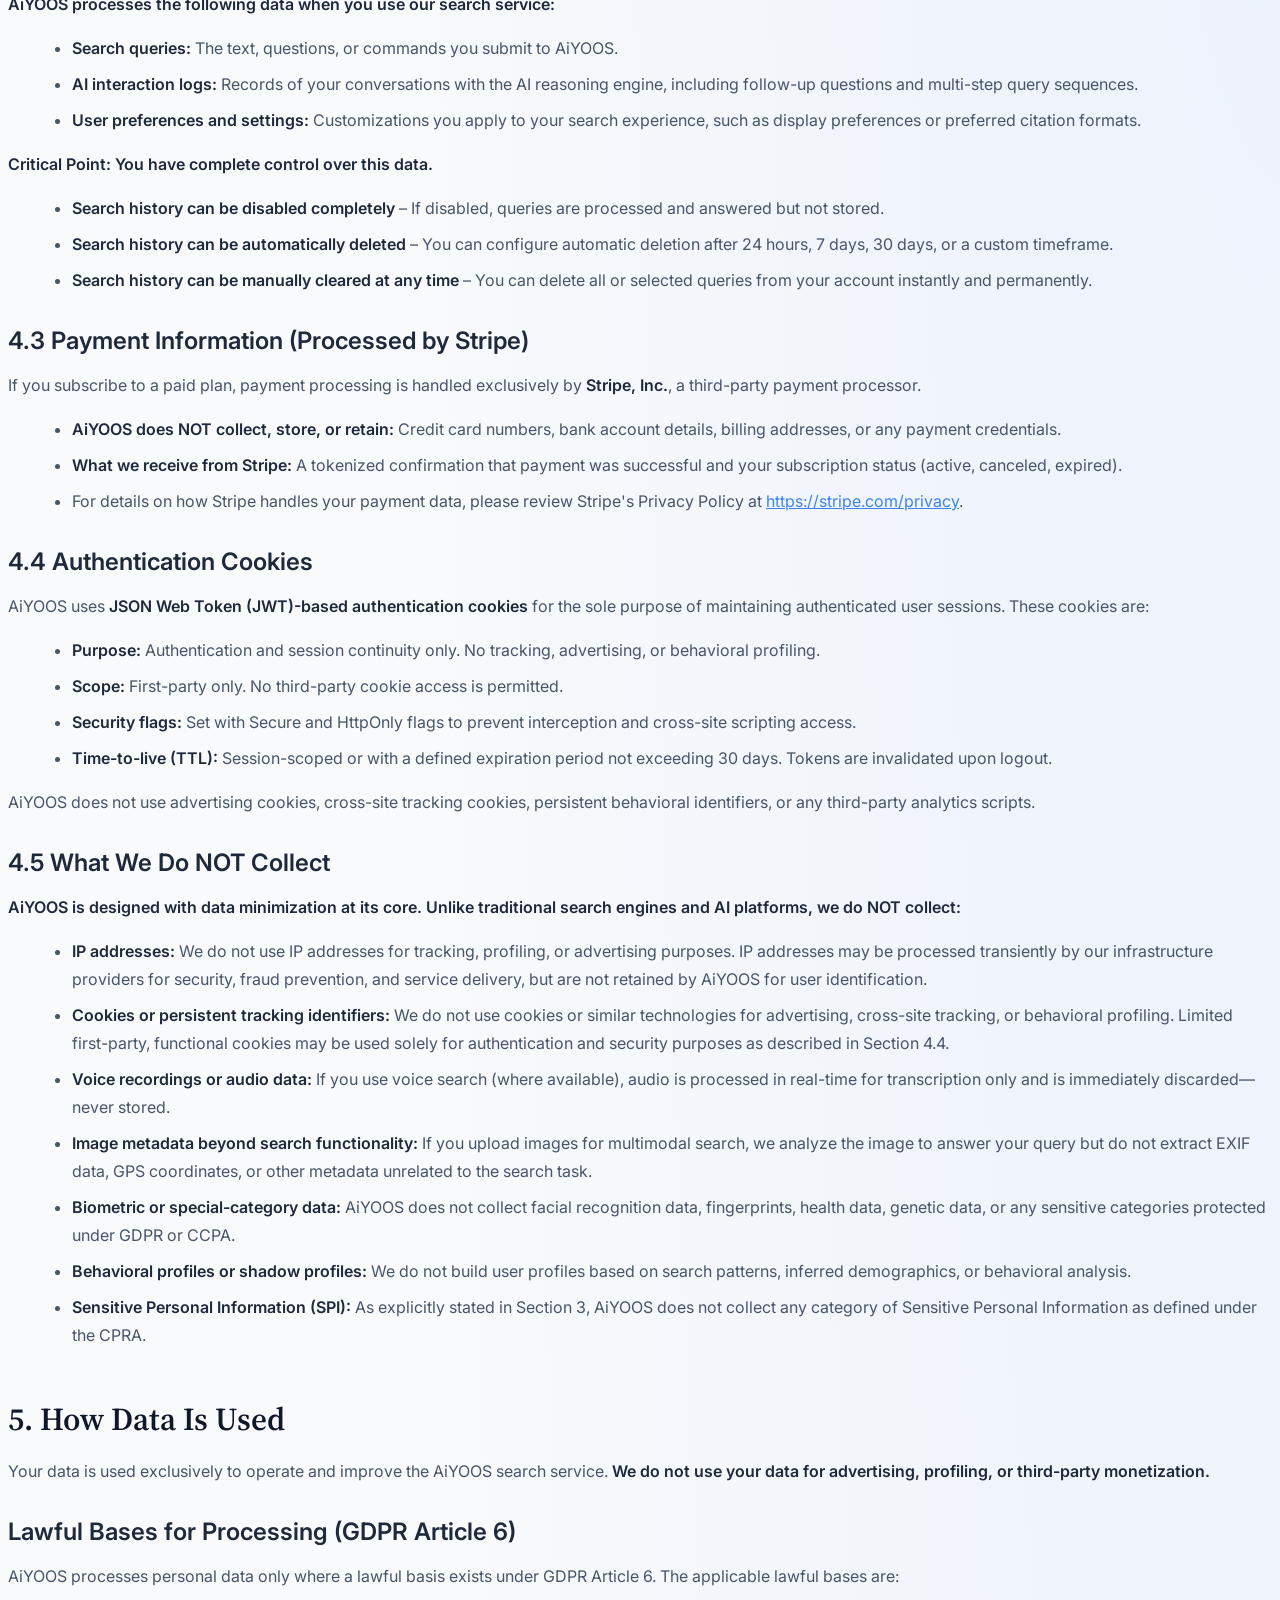
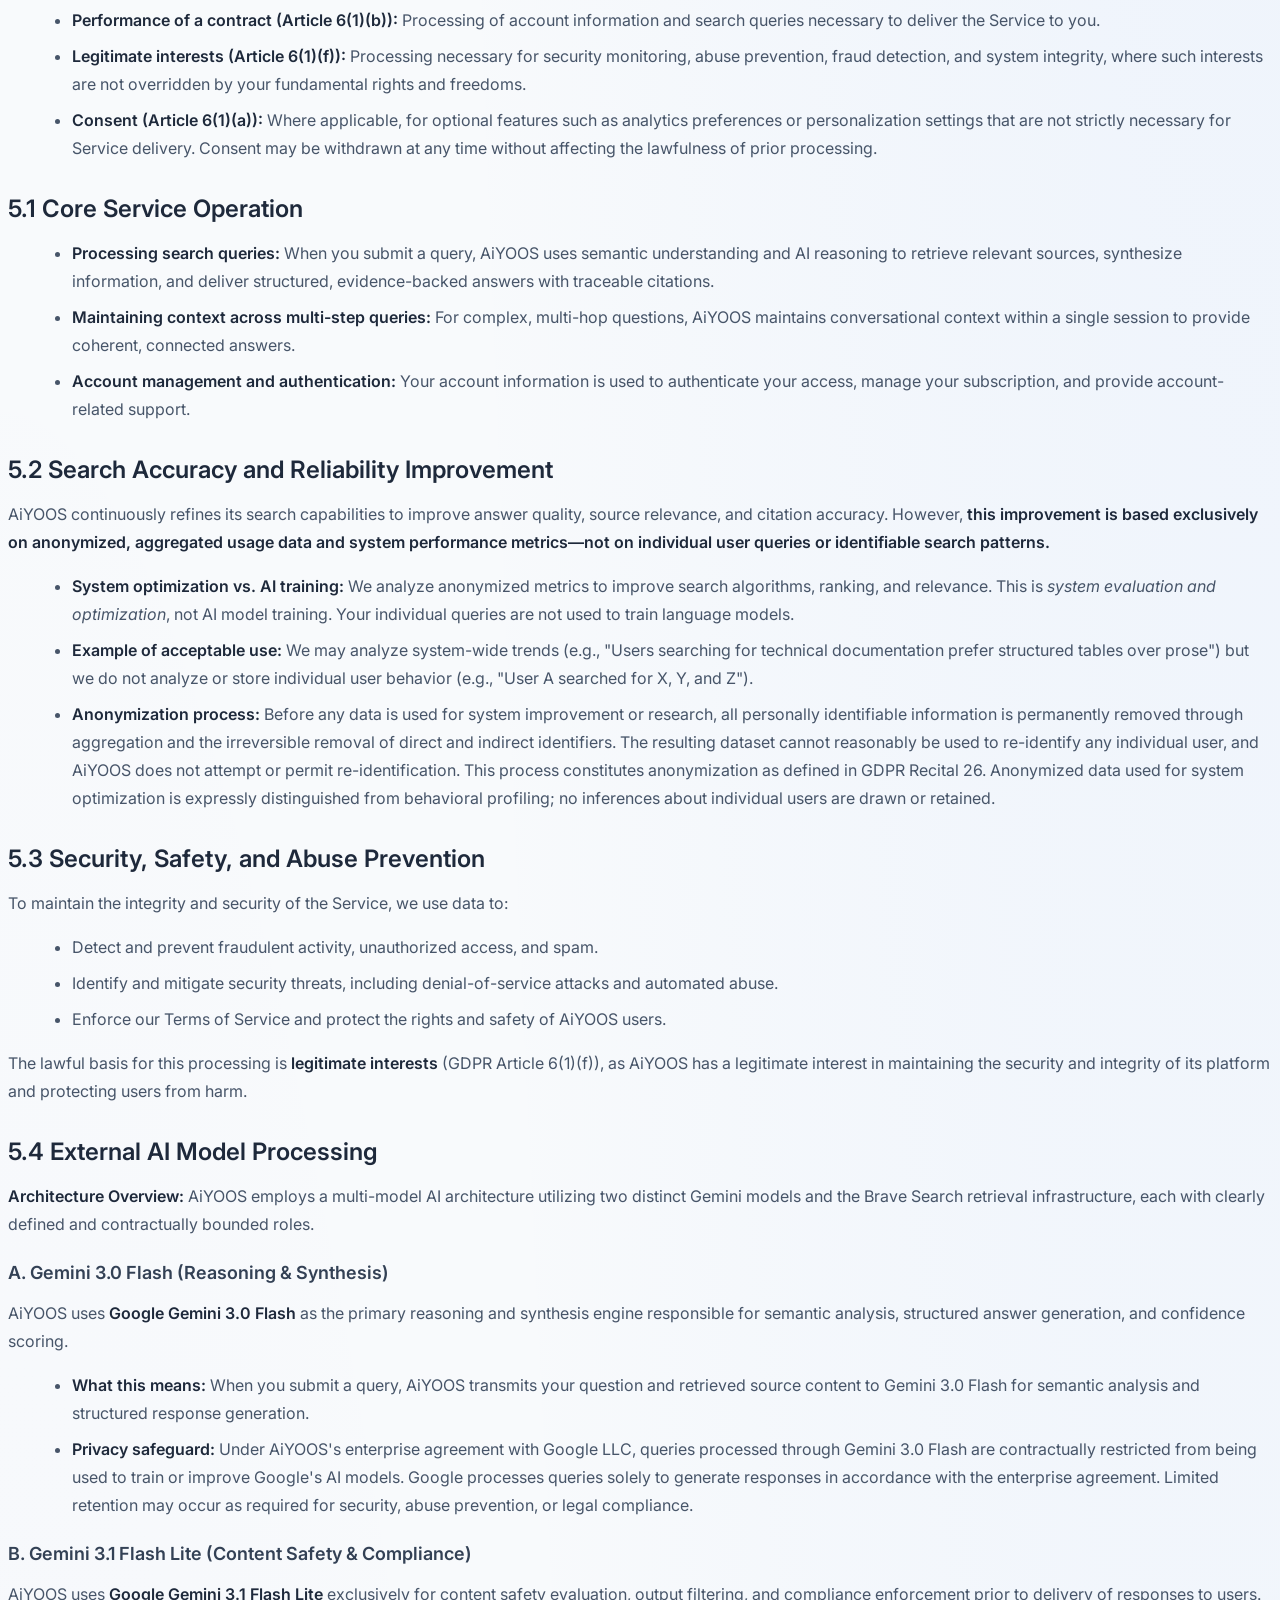
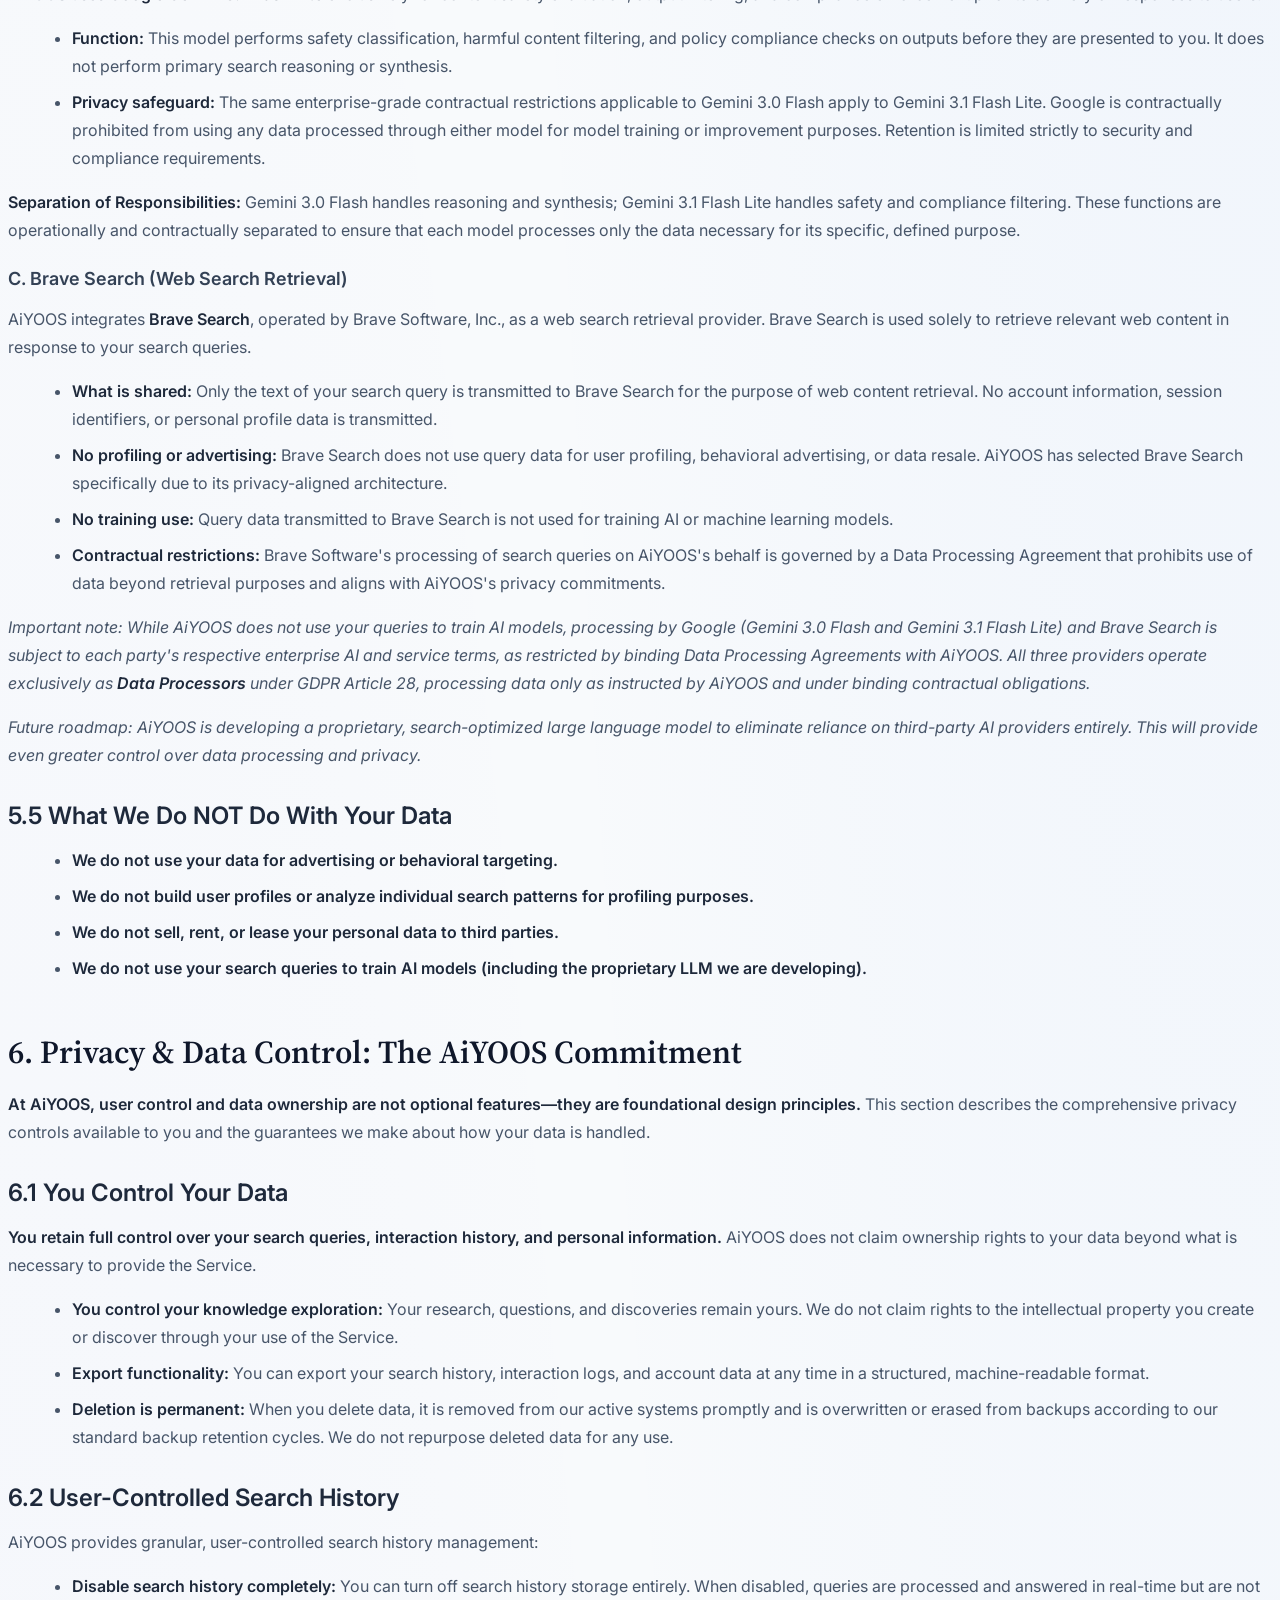
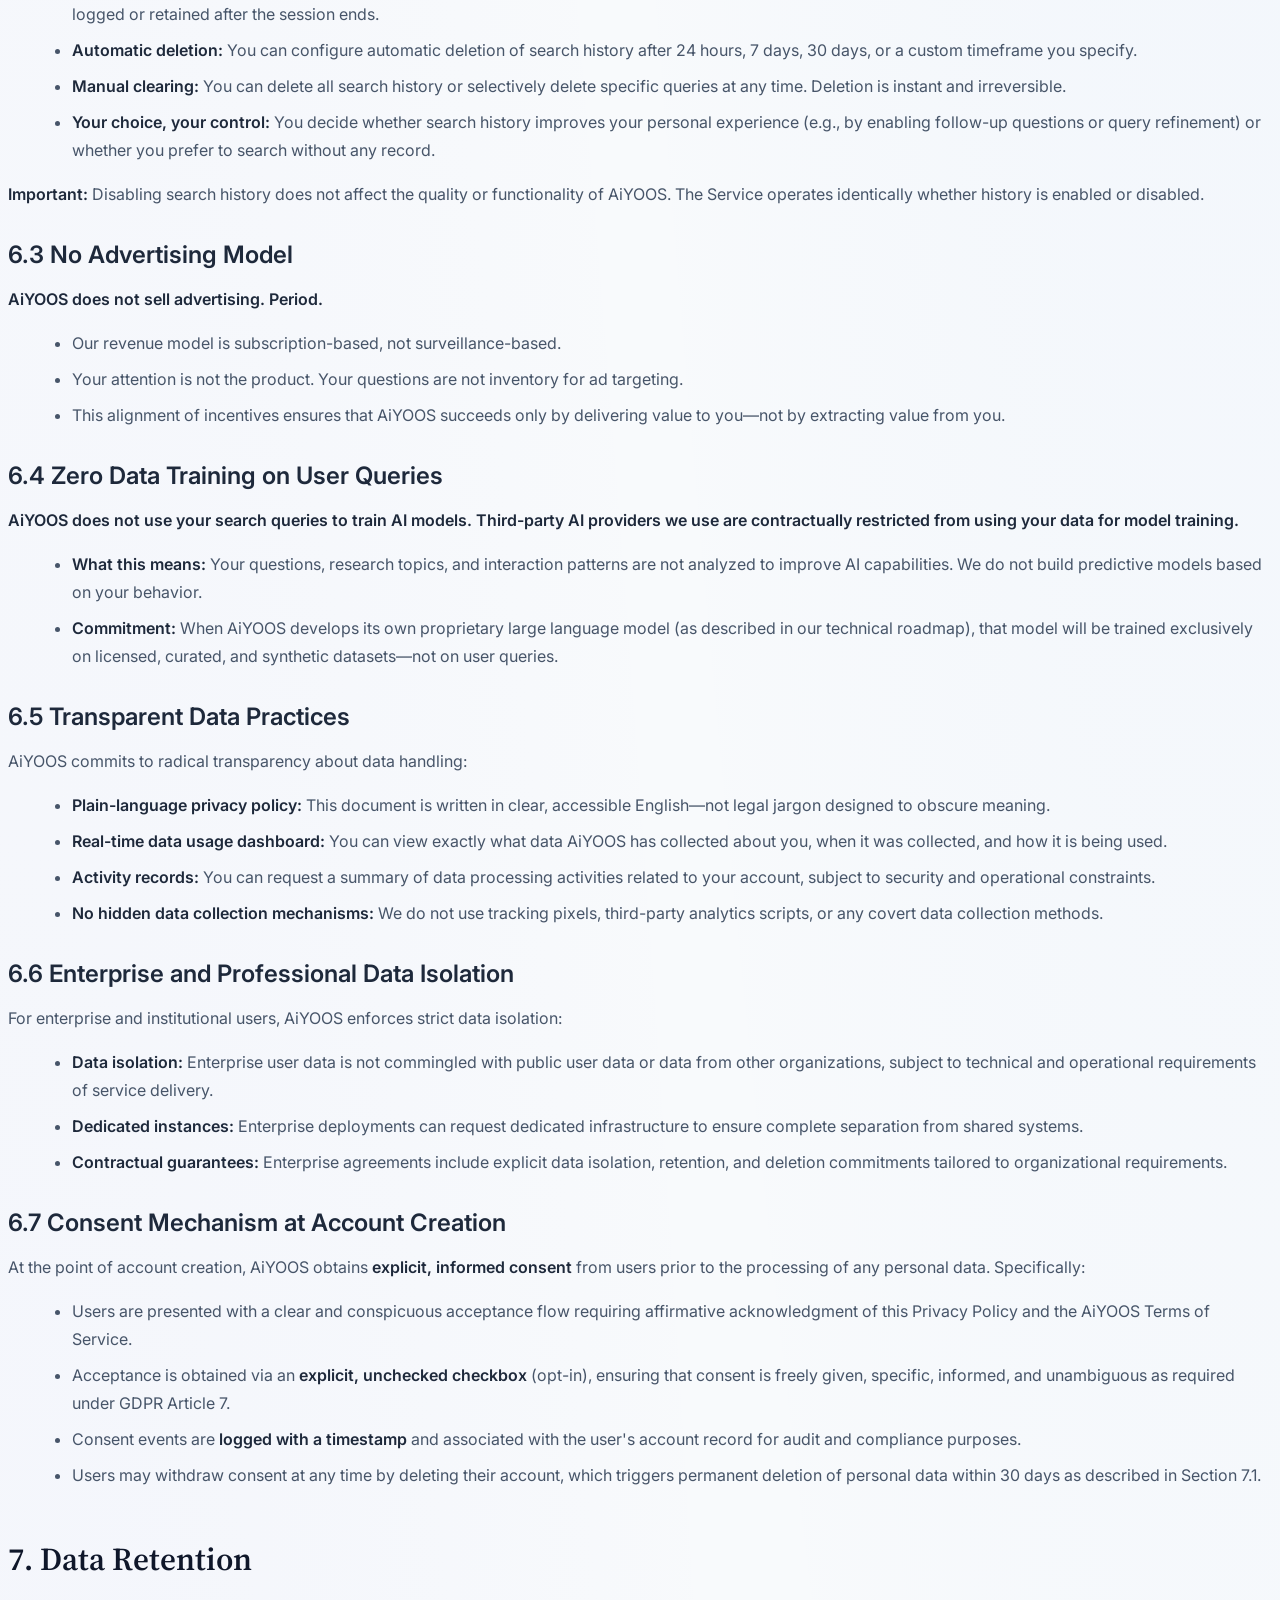
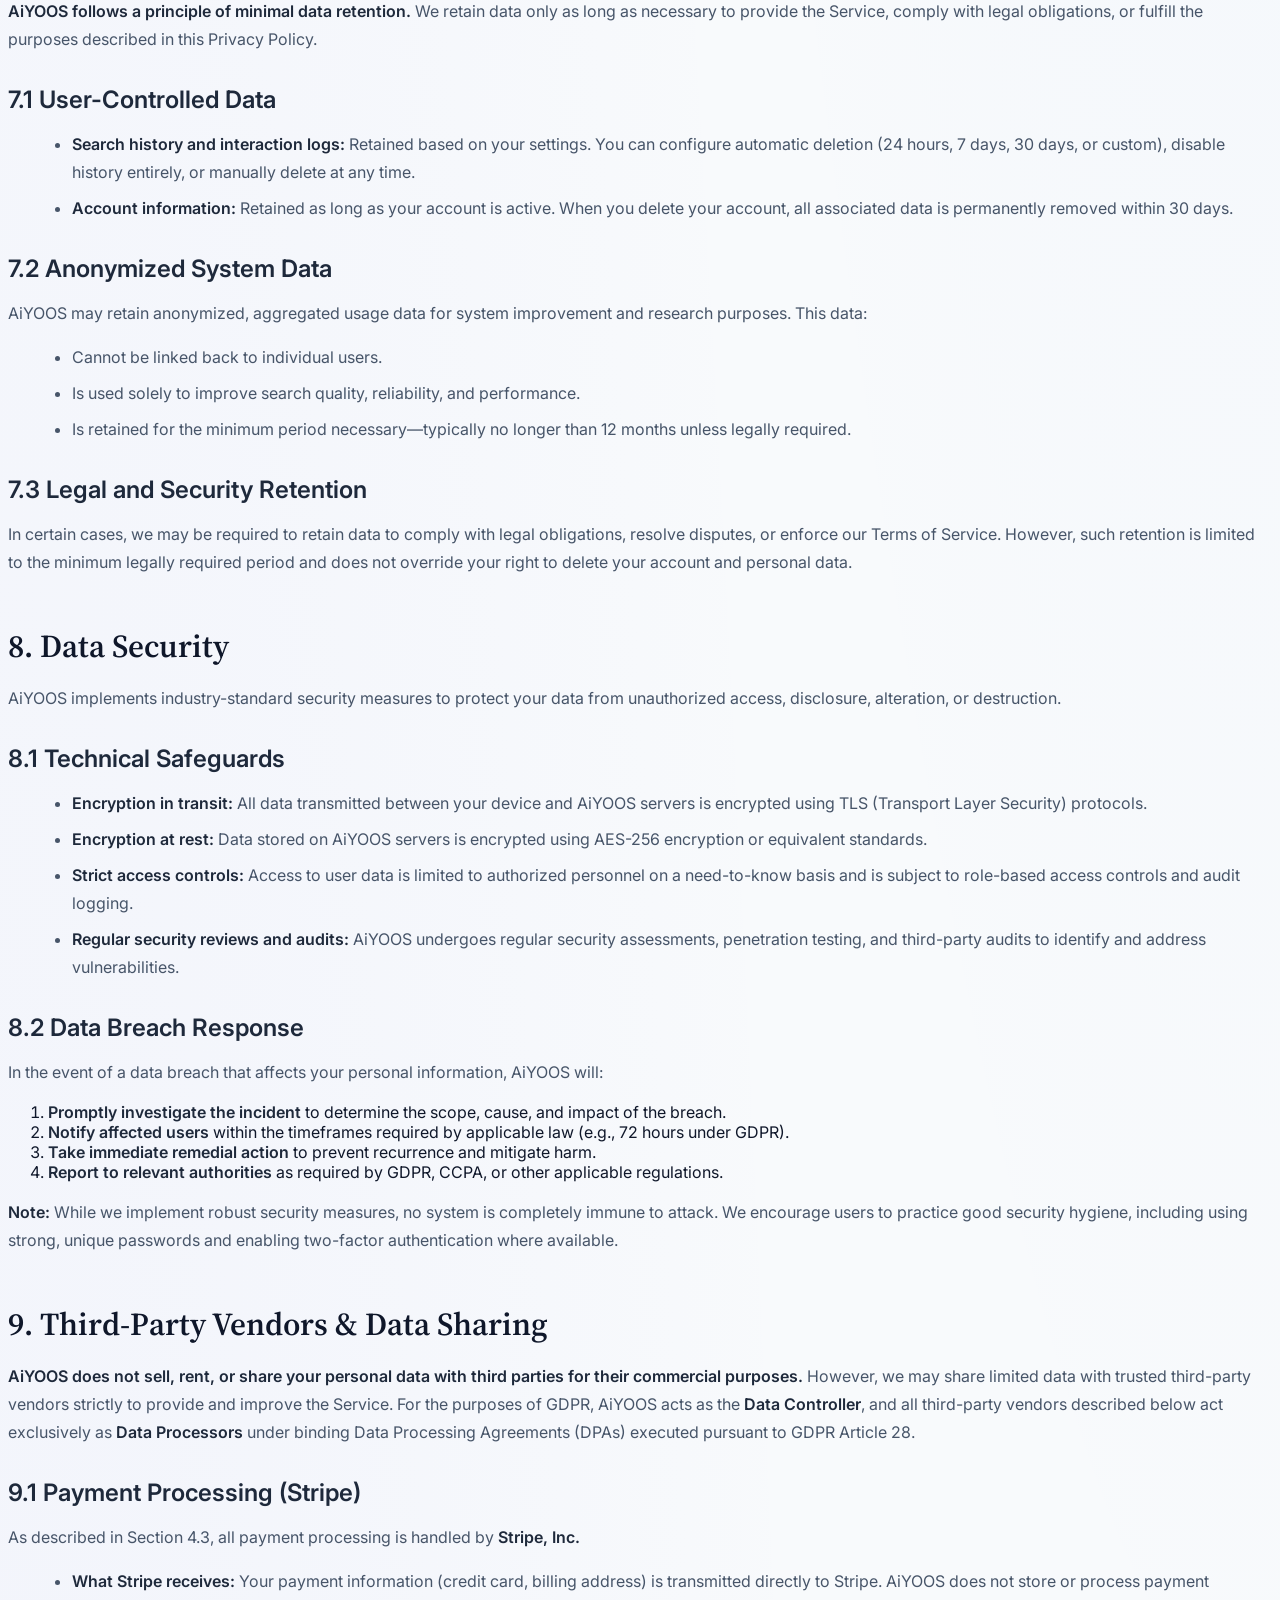
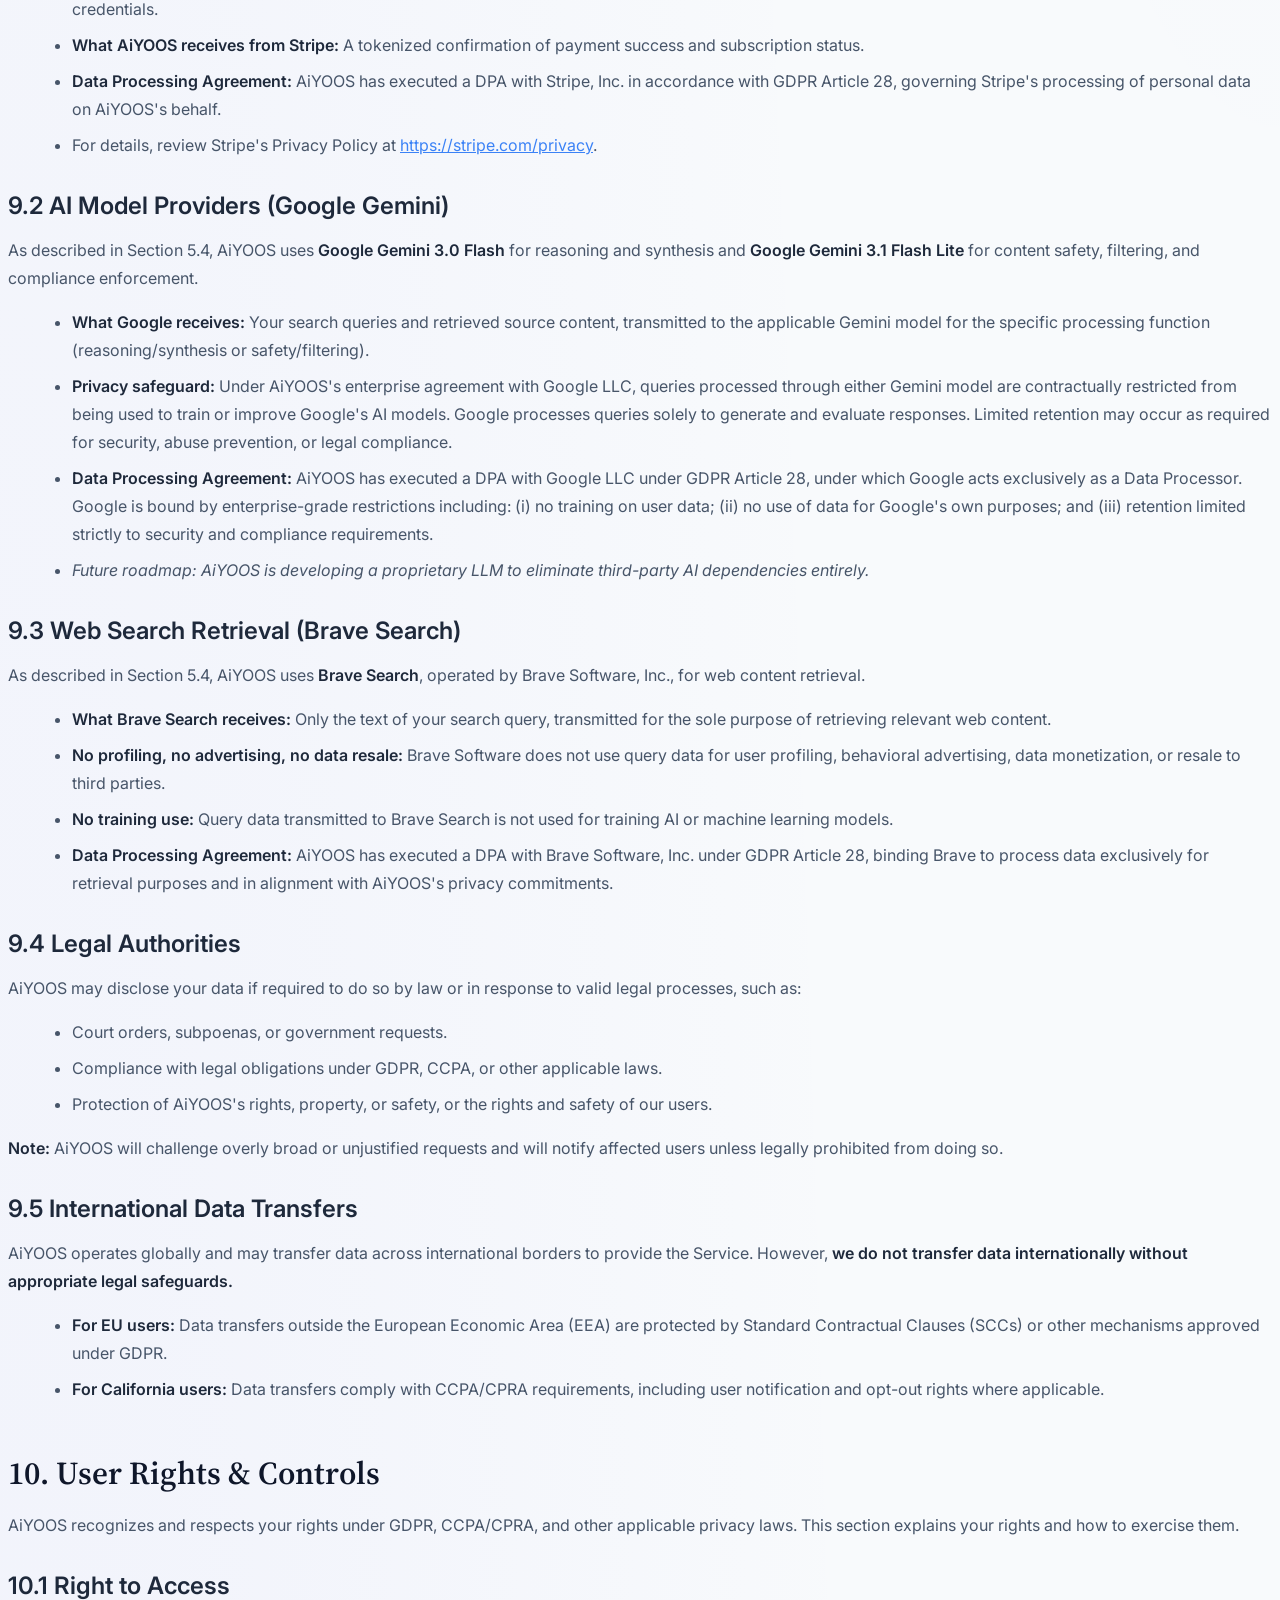
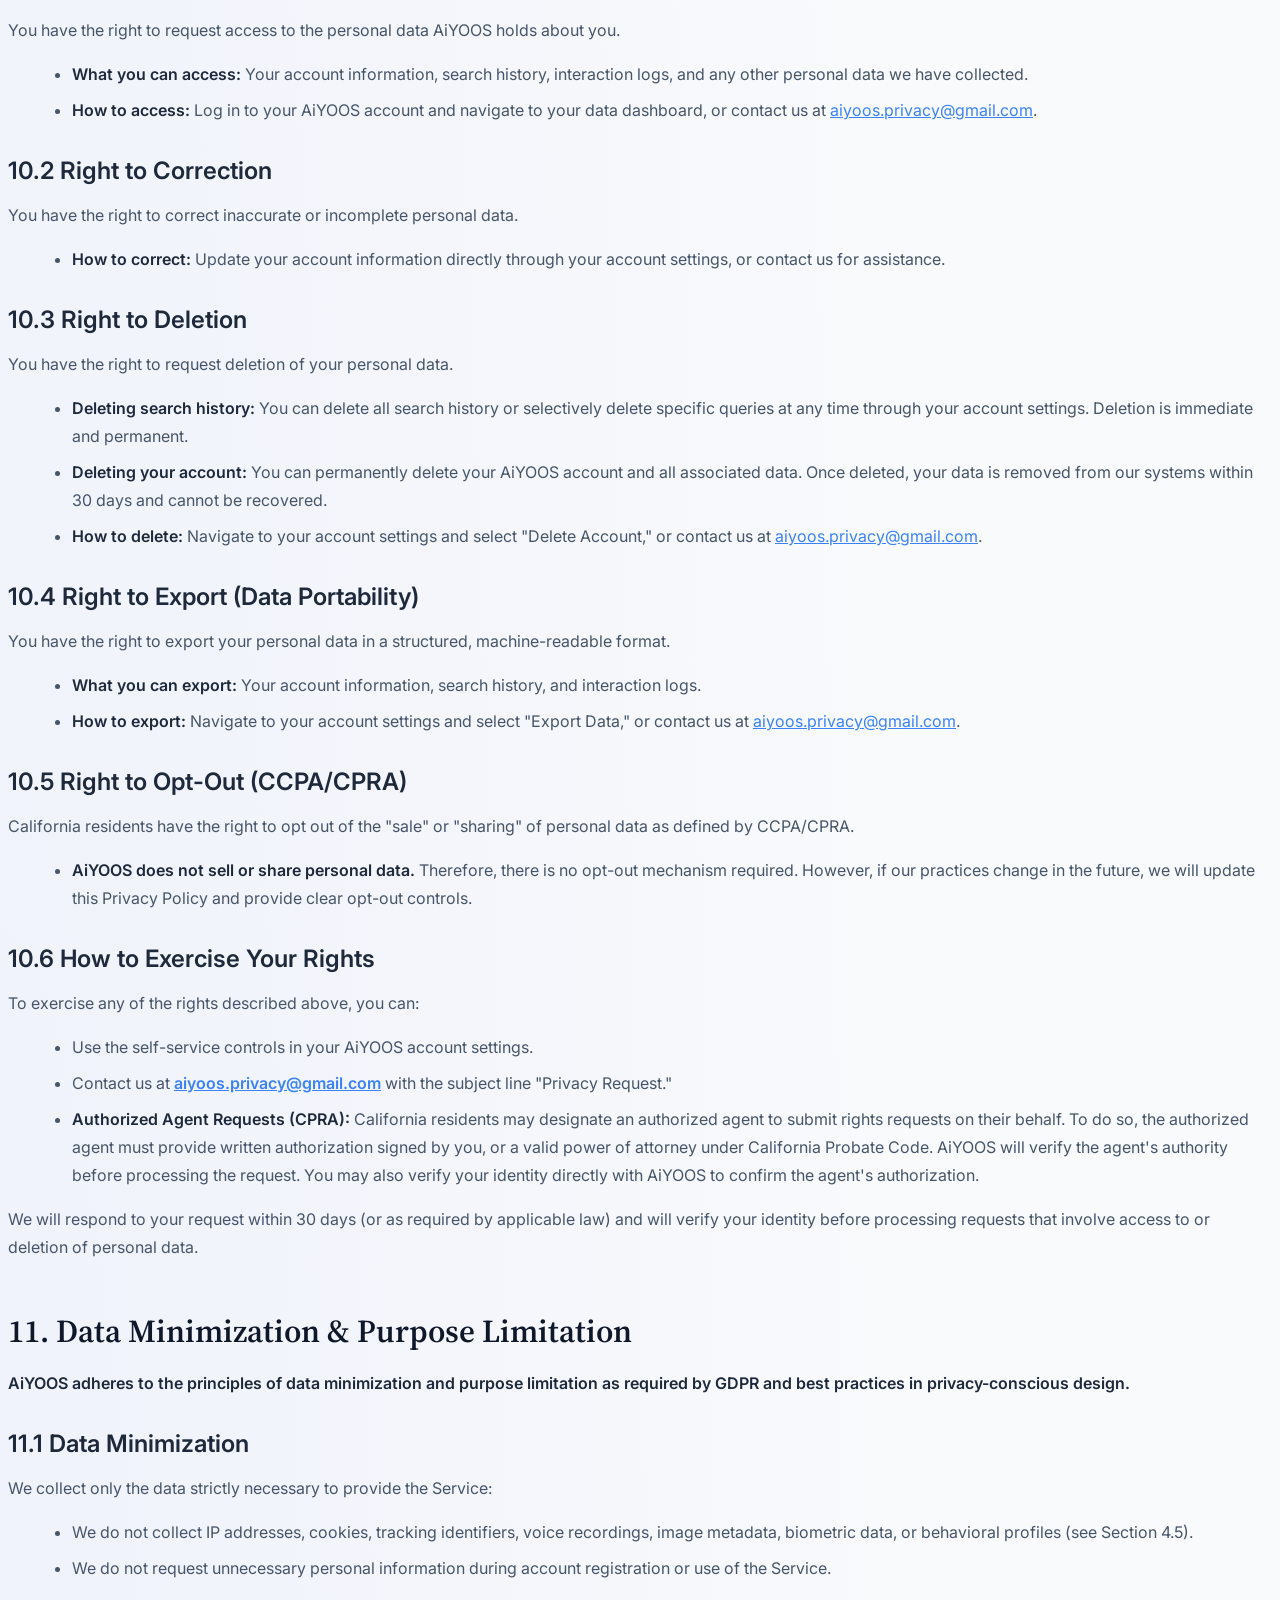
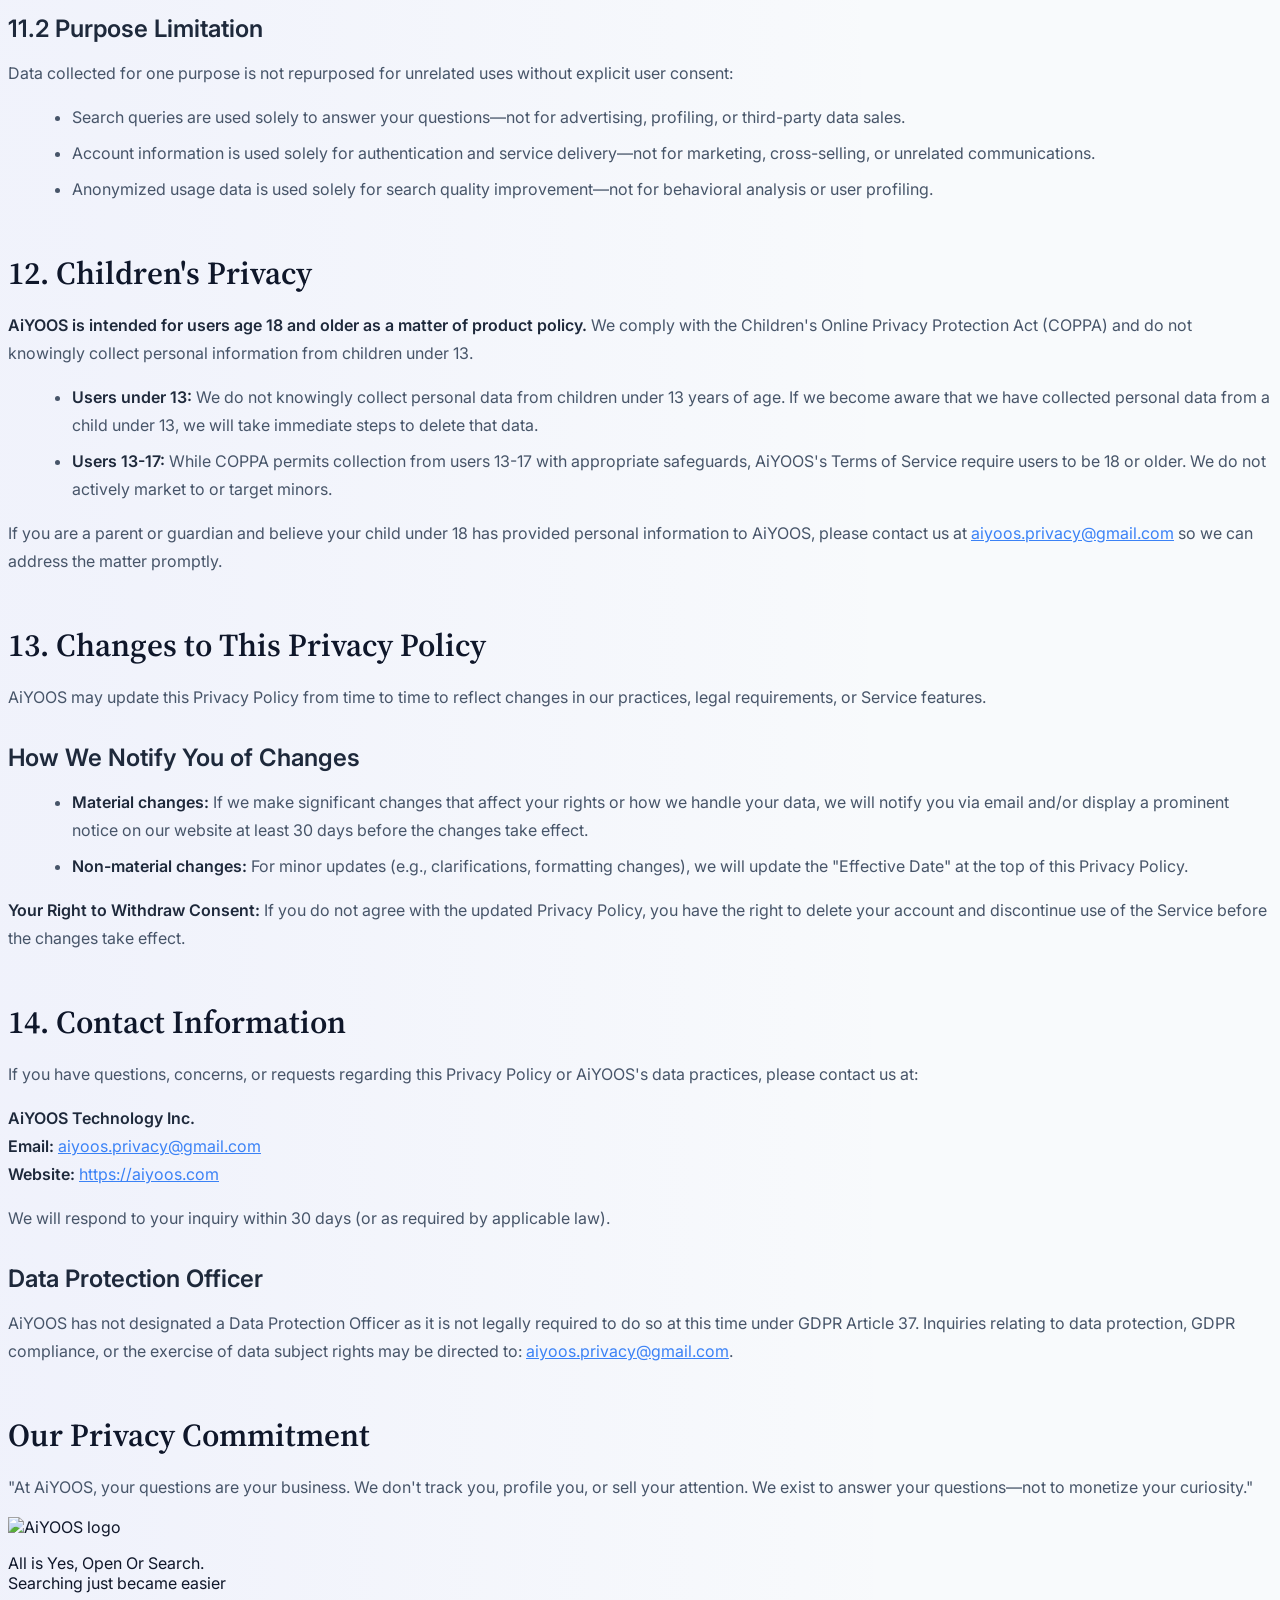
==== commit a4056653: "fix: replace contact link with email and update top navigation" ====
--- a/privacy/index.html
+++ b/privacy/index.html
@@ -5,7 +5,17 @@
     <link rel="icon" type="image/png" href="../favicon.png" />
     <meta name="viewport" content="width=device-width, initial-scale=1.0">
     <title>Privacy Policy - AiYOOS</title>
-    <script src="https://cdn.tailwindcss.com"></script>
+    <meta name="description" content="AiYOOS Privacy Policy: how we collect, use, and protect your information.">
+    <meta name="robots" content="index,follow">
+    <link rel="canonical" href="https://www.aiyoos.com/privacy/">
+    <meta property="og:type" content="website">
+    <meta property="og:site_name" content="AiYOOS">
+    <meta property="og:title" content="Privacy Policy - AiYOOS">
+    <meta property="og:description" content="How AiYOOS collects, uses, and protects your information.">
+    <meta property="og:url" content="https://www.aiyoos.com/privacy/">
+    <meta property="og:image" content="https://www.aiyoos.com/logo_light.png">
+    <meta name="twitter:card" content="summary_large_image">
+    <link href="../style.css" rel="stylesheet">
     <script src="https://code.iconify.design/iconify-icon/1.0.7/iconify-icon.min.js"></script>
     <link rel="preconnect" href="https://fonts.googleapis.com">
     <link rel="preconnect" href="https://fonts.gstatic.com" crossorigin="">
@@ -103,14 +113,15 @@
         <div class="max-w-7xl mx-auto px-6 h-16 flex items-center justify-between">
             <div class="flex items-center gap-2">
                 <a href="/">
-                    <img src="../logo_light.png" width="96" height="32" alt="logo" />
+                    <img src="../logo_light.png" width="96" height="32" alt="AiYOOS logo" />
                 </a>
             </div>
 
             <div class="hidden md:flex items-center gap-8 text-sm text-slate-600 font-medium">
-                <a href="/#features" class="hover:text-blue-600 transition-colors">Features</a>
-                <a href="/#privacy" class="hover:text-blue-600 transition-colors">Privacy</a>
-                <a href="/#enterprise" class="hover:text-blue-600 transition-colors">Enterprise</a>
+                <a href="/about" class="hover:text-blue-600 transition-colors">About</a>
+                <a href="/privacy" class="hover:text-blue-600 transition-colors">Privacy Policy</a>
+                <a href="/terms-of-use" class="hover:text-blue-600 transition-colors">Terms of Use</a>
+                <a href="/security-compliance" class="hover:text-blue-600 transition-colors">Security</a>
             </div>
 
             <div class="flex items-center gap-4">
@@ -127,7 +138,7 @@
             <!-- Header -->
             <div class="text-center mb-12">
                 <div class="inline-flex items-center gap-2 px-3 py-1.5 rounded-full bg-green-50 border border-green-100 text-green-700 text-xs font-medium mb-6">
-                    <iconify-icon icon="solar:shield-check-bold" width="14"></iconify-icon>
+                    <iconify-icon icon="solar:shield-check-bold" width="14" aria-hidden="true"></iconify-icon>
                     <span>Privacy by Design</span>
                 </div>
                 <h1 class="font-serif-display text-5xl md:text-6xl leading-tight text-slate-900 tracking-tight mb-4">
@@ -597,7 +608,7 @@
             <div class="grid grid-cols-1 md:grid-cols-4 gap-12 mb-12">
                 <div class="md:col-span-1">
                     <div class="flex items-center gap-2 mb-4">
-                        <img src="../logo_dark.png" width="96" height="32" alt="logo" />
+                        <img src="../logo_dark.png" width="96" height="32" alt="AiYOOS logo" />
                     </div>
                     <p class="text-slate-400 text-sm leading-relaxed mb-4">
                         All is Yes, Open Or Search.<br/>
@@ -605,13 +616,13 @@
                     </p>
                     <div class="flex gap-3">
                         <a href="https://x.com/AiYOOSSearch" target="_blank" rel="noopener noreferrer" class="w-8 h-8 rounded-lg bg-white/5 flex items-center justify-center hover:bg-white/10 transition-colors">
-                            <iconify-icon icon="prime:twitter" width="16" class="text-slate-400"></iconify-icon>
+                            <iconify-icon icon="prime:twitter" width="16" class="text-slate-400" aria-hidden="true"></iconify-icon>
                         </a>
                         <a href="https://www.linkedin.com/company/aiyoos" target="_blank" rel="noopener noreferrer" class="w-8 h-8 rounded-lg bg-white/5 flex items-center justify-center hover:bg-white/10 transition-colors">
-                            <iconify-icon icon="mdi:linkedin" width="16" class="text-slate-400"></iconify-icon>
+                            <iconify-icon icon="mdi:linkedin" width="16" class="text-slate-400" aria-hidden="true"></iconify-icon>
                         </a>
                         <a href="https://discord.gg/EHbt3EFw" target="_blank" rel="noopener noreferrer" class="w-8 h-8 rounded-lg bg-white/5 flex items-center justify-center hover:bg-white/10 transition-colors">
-                            <iconify-icon icon="prime:discord" width="16" class="text-slate-400"></iconify-icon>
+                            <iconify-icon icon="prime:discord" width="16" class="text-slate-400" aria-hidden="true"></iconify-icon>
                         </a>
                     </div>
                 </div>
@@ -631,7 +642,7 @@
                         <li><a href="/about" class="hover:text-white transition-colors">About</a></li>
                         <!-- <li><a href="/#" class="hover:text-white transition-colors">Careers</a></li> -->
                         <li><a href="/#" class="hover:text-white transition-colors">Blog</a></li>
-                        <li><a href="/#" class="hover:text-white transition-colors">Contact</a></li>
+                        <li><a href="mailto:aiyoostechnology@gmail.com" class="hover:text-white transition-colors">Contact</a></li>
                     </ul>
                 </div>
 
@@ -651,11 +662,11 @@
                 </p>
                 <div class="flex items-center gap-6">
                     <div class="flex items-center gap-2 text-xs text-slate-500">
-                        <iconify-icon icon="solar:shield-check-bold" width="14" class="text-green-500"></iconify-icon>
+                        <iconify-icon icon="solar:shield-check-bold" width="14" class="text-green-500" aria-hidden="true"></iconify-icon>
                         GDPR Compliant
                     </div>
                     <div class="flex items-center gap-2 text-xs text-slate-500">
-                        <iconify-icon icon="solar:shield-check-bold" width="14" class="text-green-500"></iconify-icon>
+                        <iconify-icon icon="solar:shield-check-bold" width="14" class="text-green-500" aria-hidden="true"></iconify-icon>
                         CCPA Compliant
                     </div>
                 </div>
